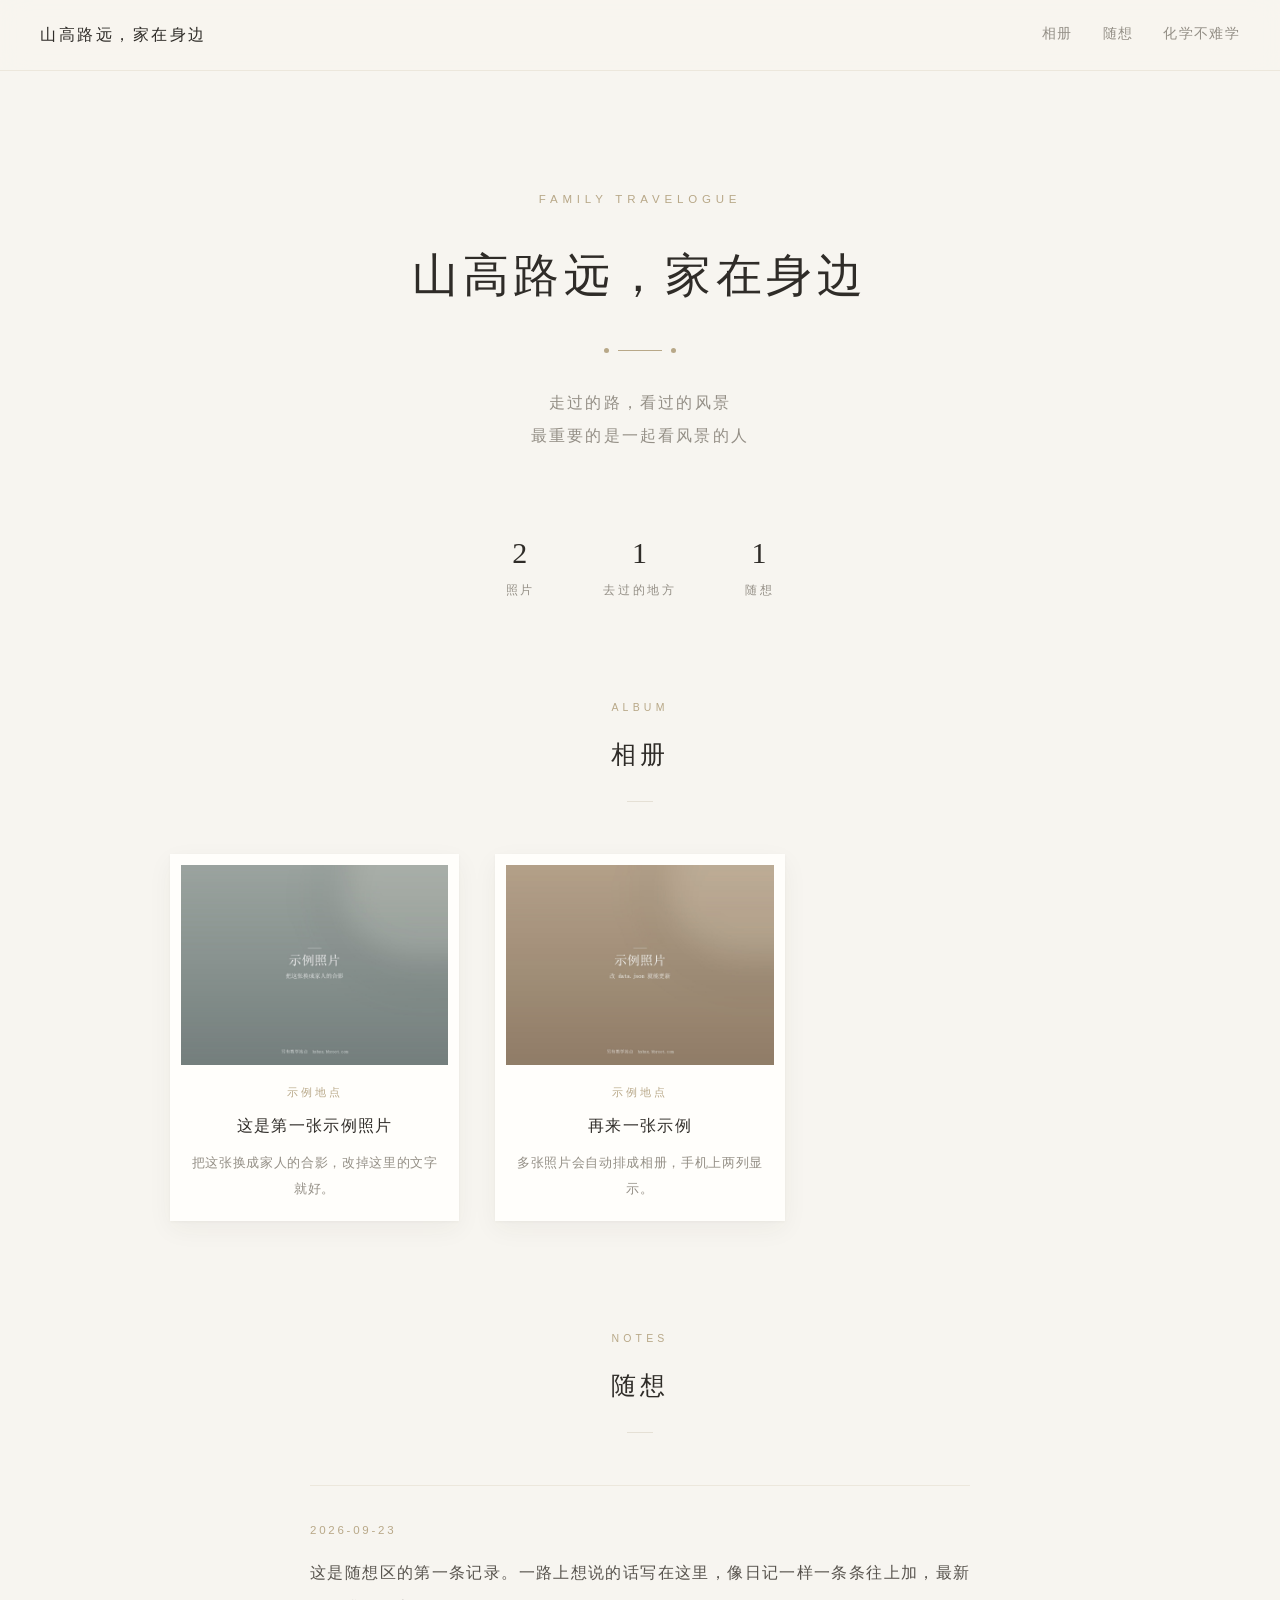
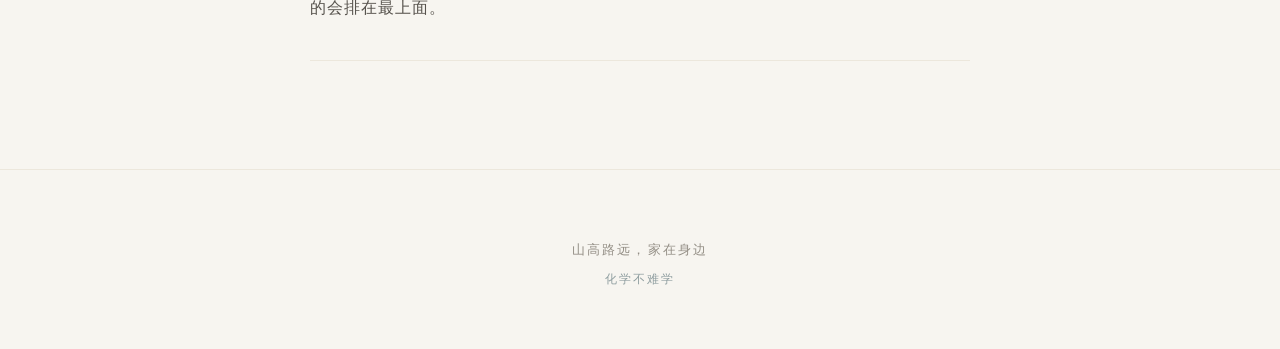
==== index.html @ c6950146 "style: 改为日系胶片风 — 家庭游记《山高路远，家在身边》" ====
<!DOCTYPE html>
<html lang="zh-CN">
<head>
<meta charset="UTF-8">
<meta name="viewport" content="width=device-width, initial-scale=1.0">
<title>山高路远，家在身边</title>
<meta name="description" content="一家人的旅行记录 — 走过的路，看过的风景，和身边的人">
<link rel="icon" href="data:image/svg+xml,<svg xmlns='http://www.w3.org/2000/svg' viewBox='0 0 100 100'><text y='.9em' font-size='88'>⛰</text></svg>">
<link rel="stylesheet" href="assets/blog.css">
</head>
<body>

<nav class="nav">
  <a href="index.html" class="nav-logo">山高路远，家在身边</a>
  <div class="nav-links">
    <a href="#photos">相册</a>
    <a href="#notes">随想</a>
    <a href="https://hxbnx.bbroot.com" target="_blank" rel="noopener">化学不难学</a>
  </div>
</nav>

<header class="hero">
  <div class="hero-en">Family Travelogue</div>
  <h1 class="hero-title">山高路远，家在身边</h1>
  <div class="hero-divider"></div>
  <p class="hero-sub">
    走过的路，看过的风景<br>
    最重要的是一起看风景的人
  </p>
</header>

<div class="stats">
  <div class="stat">
    <div class="stat-num" id="statPhotos">0</div>
    <div class="stat-label">照片</div>
  </div>
  <div class="stat">
    <div class="stat-num" id="statPlaces">0</div>
    <div class="stat-label">去过的地方</div>
  </div>
  <div class="stat">
    <div class="stat-num" id="statNotes">0</div>
    <div class="stat-label">随想</div>
  </div>
</div>

<section class="section" id="photos">
  <div class="section-head">
    <div class="section-en">Album</div>
    <h2 class="section-title">相册</h2>
  </div>
  <div class="photo-grid" id="photoGrid"></div>
</section>

<section class="section" id="notes">
  <div class="section-head">
    <div class="section-en">Notes</div>
    <h2 class="section-title">随想</h2>
  </div>
  <div class="notes" id="noteList"></div>
</section>

<footer class="footer">
  山高路远，家在身边<br>
  <span style="font-size:12px;opacity:.85;">
    <a href="https://hxbnx.bbroot.com" target="_blank" rel="noopener">化学不难学</a>
  </span>
</footer>

<div class="lightbox" id="lightbox">
  <span class="lightbox-close">✕</span>
  <img id="lightboxImg" alt="">
  <div class="lightbox-cap" id="lightboxCap"></div>
</div>

<script src="assets/blog.js"></script>
</body>
</html>
---- assets/blog.css ----
/* ===== 山高路远，家在身边 — 日系胶片感 ===== */
/* 米白底 / 大留白 / 细衬线 / 柔和暖调 */

:root {
  --paper: #f7f5f0;
  --paper-warm: #f2efe7;
  --card: #fffefb;
  --ink: #2f2c28;
  --ink-light: #57534d;
  --ink-faint: #948f86;
  --line: #e5e0d5;
  --line-soft: #ece7dc;
  --accent: #8a7a63;
  --accent-soft: #b8a888;
  --sea: #7d8f92;
  --shadow: 0 1px 3px rgba(58, 50, 38, 0.04), 0 8px 24px rgba(58, 50, 38, 0.05);
  --shadow-hover: 0 2px 6px rgba(58, 50, 38, 0.06), 0 16px 40px rgba(58, 50, 38, 0.10);
  --serif: 'Songti SC', 'STSong', 'SimSun', 'Noto Serif SC', Georgia, serif;
  --sans: 'PingFang SC', 'Hiragino Sans GB', 'Microsoft YaHei', sans-serif;
}

* { margin: 0; padding: 0; box-sizing: border-box; }

html { scroll-behavior: smooth; }

body {
  font-family: var(--sans);
  background: var(--paper);
  color: var(--ink);
  line-height: 1.9;
  -webkit-font-smoothing: antialiased;
  letter-spacing: 0.02em;
}

a { color: inherit; text-decoration: none; }

/* ===== 导航 ===== */
.nav {
  position: sticky;
  top: 0;
  z-index: 100;
  display: flex;
  align-items: center;
  justify-content: space-between;
  padding: 20px 40px;
  background: rgba(247, 245, 240, 0.88);
  backdrop-filter: saturate(160%) blur(14px);
  border-bottom: 1px solid var(--line-soft);
}

.nav-logo {
  font-family: var(--serif);
  font-size: 16px;
  letter-spacing: 0.16em;
  color: var(--ink);
}

.nav-links {
  display: flex;
  gap: 30px;
  font-size: 13.5px;
  letter-spacing: 0.1em;
}

.nav-links a {
  color: var(--ink-faint);
  transition: color 0.3s;
  padding-bottom: 2px;
  border-bottom: 1px solid transparent;
}

.nav-links a:hover {
  color: var(--ink);
  border-bottom-color: var(--accent-soft);
}

/* ===== 封面 ===== */
.hero {
  text-align: center;
  padding: 118px 32px 86px;
  position: relative;
}

.hero-en {
  font-size: 11.5px;
  letter-spacing: 0.42em;
  color: var(--accent-soft);
  text-transform: uppercase;
  margin-bottom: 30px;
  font-family: var(--sans);
}

.hero-title {
  font-family: var(--serif);
  font-size: 46px;
  font-weight: 400;
  letter-spacing: 0.1em;
  line-height: 1.5;
  color: var(--ink);
}

.hero-divider {
  width: 44px;
  height: 1px;
  background: var(--accent-soft);
  margin: 40px auto 0;
  position: relative;
}

.hero-divider::before,
.hero-divider::after {
  content: '';
  position: absolute;
  top: -2.5px;
  width: 5px;
  height: 5px;
  border-radius: 50%;
  background: var(--accent-soft);
}
.hero-divider::before { left: -14px; }
.hero-divider::after { right: -14px; }

.hero-sub {
  font-family: var(--serif);
  font-size: 15.5px;
  color: var(--ink-faint);
  margin-top: 36px;
  letter-spacing: 0.14em;
  line-height: 2.1;
}

/* ===== 统计 ===== */
.stats {
  display: flex;
  justify-content: center;
  gap: 68px;
  padding: 0 32px 96px;
  flex-wrap: wrap;
}

.stat { text-align: center; }

.stat-num {
  font-family: var(--serif);
  font-size: 30px;
  color: var(--ink);
  line-height: 1;
  letter-spacing: 0.04em;
}

.stat-label {
  font-size: 11.5px;
  color: var(--ink-faint);
  letter-spacing: 0.24em;
  margin-top: 12px;
}

/* ===== 区块 ===== */
.section {
  max-width: 1020px;
  margin: 0 auto;
  padding: 0 40px 108px;
}

.section-head {
  text-align: center;
  margin-bottom: 52px;
}

.section-en {
  font-size: 10.5px;
  letter-spacing: 0.4em;
  color: var(--accent-soft);
  text-transform: uppercase;
  margin-bottom: 13px;
}

.section-title {
  font-family: var(--serif);
  font-size: 25px;
  font-weight: 400;
  letter-spacing: 0.18em;
  color: var(--ink);
}

.section-title::after {
  content: '';
  display: block;
  width: 26px;
  height: 1px;
  background: var(--line);
  margin: 22px auto 0;
}

/* ===== 照片网格 ===== */
.photo-grid {
  display: grid;
  grid-template-columns: repeat(auto-fill, minmax(268px, 1fr));
  gap: 52px 36px;
}

.photo-card { display: block; }

/* 胶片感相框：米白内边距 + 极淡暖色 */
.photo-frame {
  background: var(--card);
  padding: 11px 11px 0;
  box-shadow: var(--shadow);
  transition: transform 0.5s cubic-bezier(.2,.8,.3,1), box-shadow 0.5s;
  position: relative;
}

.photo-card:hover .photo-frame {
  transform: translateY(-6px);
  box-shadow: var(--shadow-hover);
}

.photo-thumb {
  width: 100%;
  aspect-ratio: 4 / 3;
  overflow: hidden;
  background: var(--paper-warm);
  position: relative;
}

.photo-thumb img {
  width: 100%;
  height: 100%;
  object-fit: cover;
  display: block;
  /* 轻微降饱和 + 暖调，模仿胶片 */
  filter: saturate(0.9) contrast(0.98) brightness(1.02);
  transition: transform 1.1s cubic-bezier(.2,.8,.3,1), filter 0.6s;
}

.photo-card:hover .photo-thumb img {
  transform: scale(1.035);
  filter: saturate(1) contrast(1) brightness(1);
}

.photo-body {
  padding: 17px 5px 19px;
  text-align: center;
}

.photo-place {
  font-size: 11px;
  letter-spacing: 0.26em;
  color: var(--accent-soft);
  margin-bottom: 9px;
}

.photo-caption {
  font-family: var(--serif);
  font-size: 16px;
  color: var(--ink);
  letter-spacing: 0.08em;
  line-height: 1.7;
}

.photo-note {
  font-family: var(--serif);
  font-size: 13px;
  color: var(--ink-faint);
  line-height: 2;
  margin-top: 11px;
  letter-spacing: 0.05em;
  display: -webkit-box;
  -webkit-line-clamp: 2;
  -webkit-box-orient: vertical;
  overflow: hidden;
}

/* ===== 随想 ===== */
.notes {
  max-width: 660px;
  margin: 0 auto;
  display: flex;
  flex-direction: column;
}

.note-item {
  padding: 34px 0;
  border-bottom: 1px solid var(--line-soft);
}

.note-item:first-child { border-top: 1px solid var(--line-soft); }

.note-date {
  font-size: 11.5px;
  letter-spacing: 0.24em;
  color: var(--accent-soft);
  margin-bottom: 15px;
}

.note-text {
  font-family: var(--serif);
  font-size: 15.5px;
  line-height: 2.25;
  color: var(--ink-light);
  letter-spacing: 0.06em;
  text-align: justify;
}

/* ===== 空状态 ===== */
.empty {
  text-align: center;
  padding: 76px 32px;
  color: var(--ink-faint);
  font-family: var(--serif);
  font-size: 14px;
  letter-spacing: 0.1em;
  border: 1px dashed var(--line);
  background: var(--card);
}

.empty-mark {
  font-family: var(--serif);
  font-size: 26px;
  color: var(--accent-soft);
  margin-bottom: 16px;
  letter-spacing: 0.2em;
}

/* ===== 页脚 ===== */
.footer {
  text-align: center;
  padding: 66px 32px 56px;
  font-family: var(--serif);
  font-size: 13px;
  color: var(--ink-faint);
  letter-spacing: 0.16em;
  line-height: 2.2;
  border-top: 1px solid var(--line-soft);
}

.footer a { color: var(--sea); border-bottom: 1px solid transparent; transition: border-color 0.3s; }
.footer a:hover { border-bottom-color: var(--sea); }

/* ===== 灯箱 ===== */
.lightbox {
  position: fixed;
  inset: 0;
  z-index: 999;
  display: none;
  align-items: center;
  justify-content: center;
  background: rgba(30, 27, 23, 0.94);
  padding: 48px;
  cursor: zoom-out;
  backdrop-filter: blur(3px);
}

.lightbox.on { display: flex; animation: fadeIn 0.35s; }

.lightbox img {
  max-width: 100%;
  max-height: 86vh;
  box-shadow: 0 24px 70px rgba(0, 0, 0, 0.55);
}

.lightbox-cap {
  position: absolute;
  bottom: 30px;
  left: 0;
  right: 0;
  text-align: center;
  font-family: var(--serif);
  font-size: 14px;
  color: rgba(255, 255, 255, 0.8);
  letter-spacing: 0.16em;
}

.lightbox-close {
  position: absolute;
  top: 26px;
  right: 34px;
  font-size: 24px;
  color: rgba(255, 255, 255, 0.65);
  cursor: pointer;
  line-height: 1;
  font-family: var(--serif);
}
.lightbox-close:hover { color: #fff; }

@keyframes fadeIn { from { opacity: 0; } to { opacity: 1; } }

/* ===== 响应式 ===== */
@media (max-width: 720px) {
  .nav { padding: 15px 20px; }
  .nav-logo { font-size: 14px; letter-spacing: 0.12em; }
  .nav-links { gap: 18px; font-size: 12.5px; letter-spacing: 0.06em; }
  .hero { padding: 76px 24px 60px; }
  .hero-title { font-size: 30px; letter-spacing: 0.08em; }
  .hero-sub { font-size: 14px; margin-top: 28px; }
  .hero-en { margin-bottom: 22px; letter-spacing: 0.3em; }
  .stats { gap: 44px; padding: 0 20px 68px; }
  .stat-num { font-size: 25px; }
  .section { padding: 0 20px 76px; }
  .section-title { font-size: 21px; letter-spacing: 0.14em; }
  .photo-grid {
    grid-template-columns: repeat(2, 1fr);
    gap: 30px 16px;
  }
  .photo-frame { padding: 7px 7px 0; }
  .photo-body { padding: 12px 2px 14px; }
  .photo-caption { font-size: 13.5px; letter-spacing: 0.04em; }
  .photo-note { display: none; }
  .note-text { font-size: 14.5px; }
  .lightbox { padding: 20px; }
}
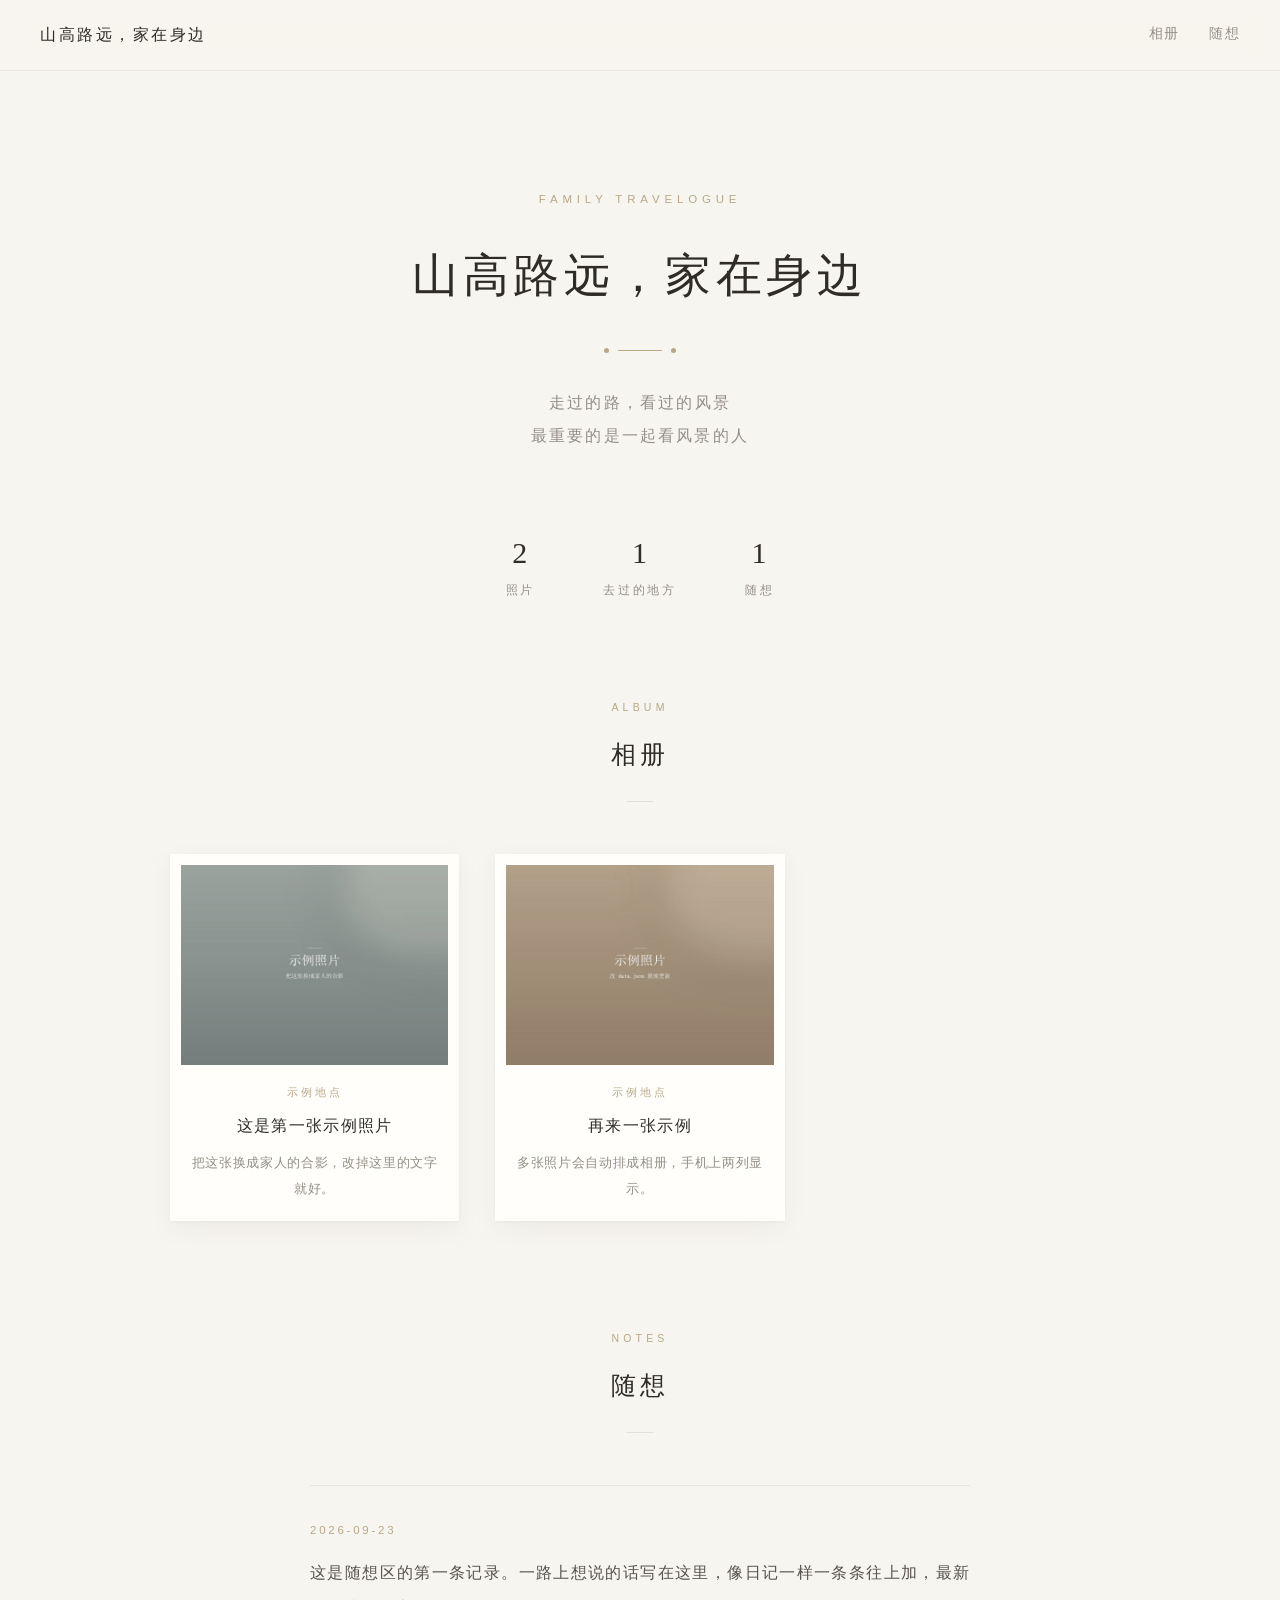
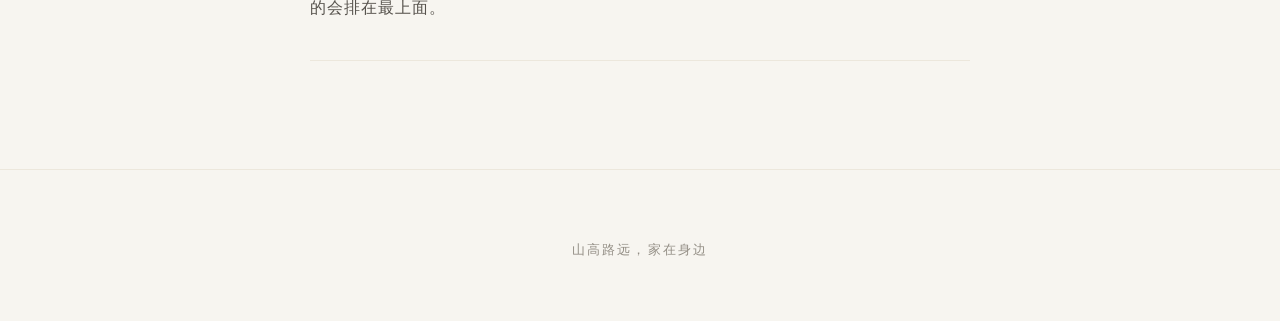
==== commit c9e87c58: "chore: 与 hxbnx 完全隔离，移除所有交叉引用" ====
--- a/index.html
+++ b/index.html
@@ -15,7 +15,6 @@
   <div class="nav-links">
     <a href="#photos">相册</a>
     <a href="#notes">随想</a>
-    <a href="https://hxbnx.bbroot.com" target="_blank" rel="noopener">化学不难学</a>
   </div>
 </nav>
 
@@ -61,10 +60,7 @@
 </section>
 
 <footer class="footer">
-  山高路远，家在身边<br>
-  <span style="font-size:12px;opacity:.85;">
-    <a href="https://hxbnx.bbroot.com" target="_blank" rel="noopener">化学不难学</a>
-  </span>
+  山高路远，家在身边
 </footer>
 
 <div class="lightbox" id="lightbox">
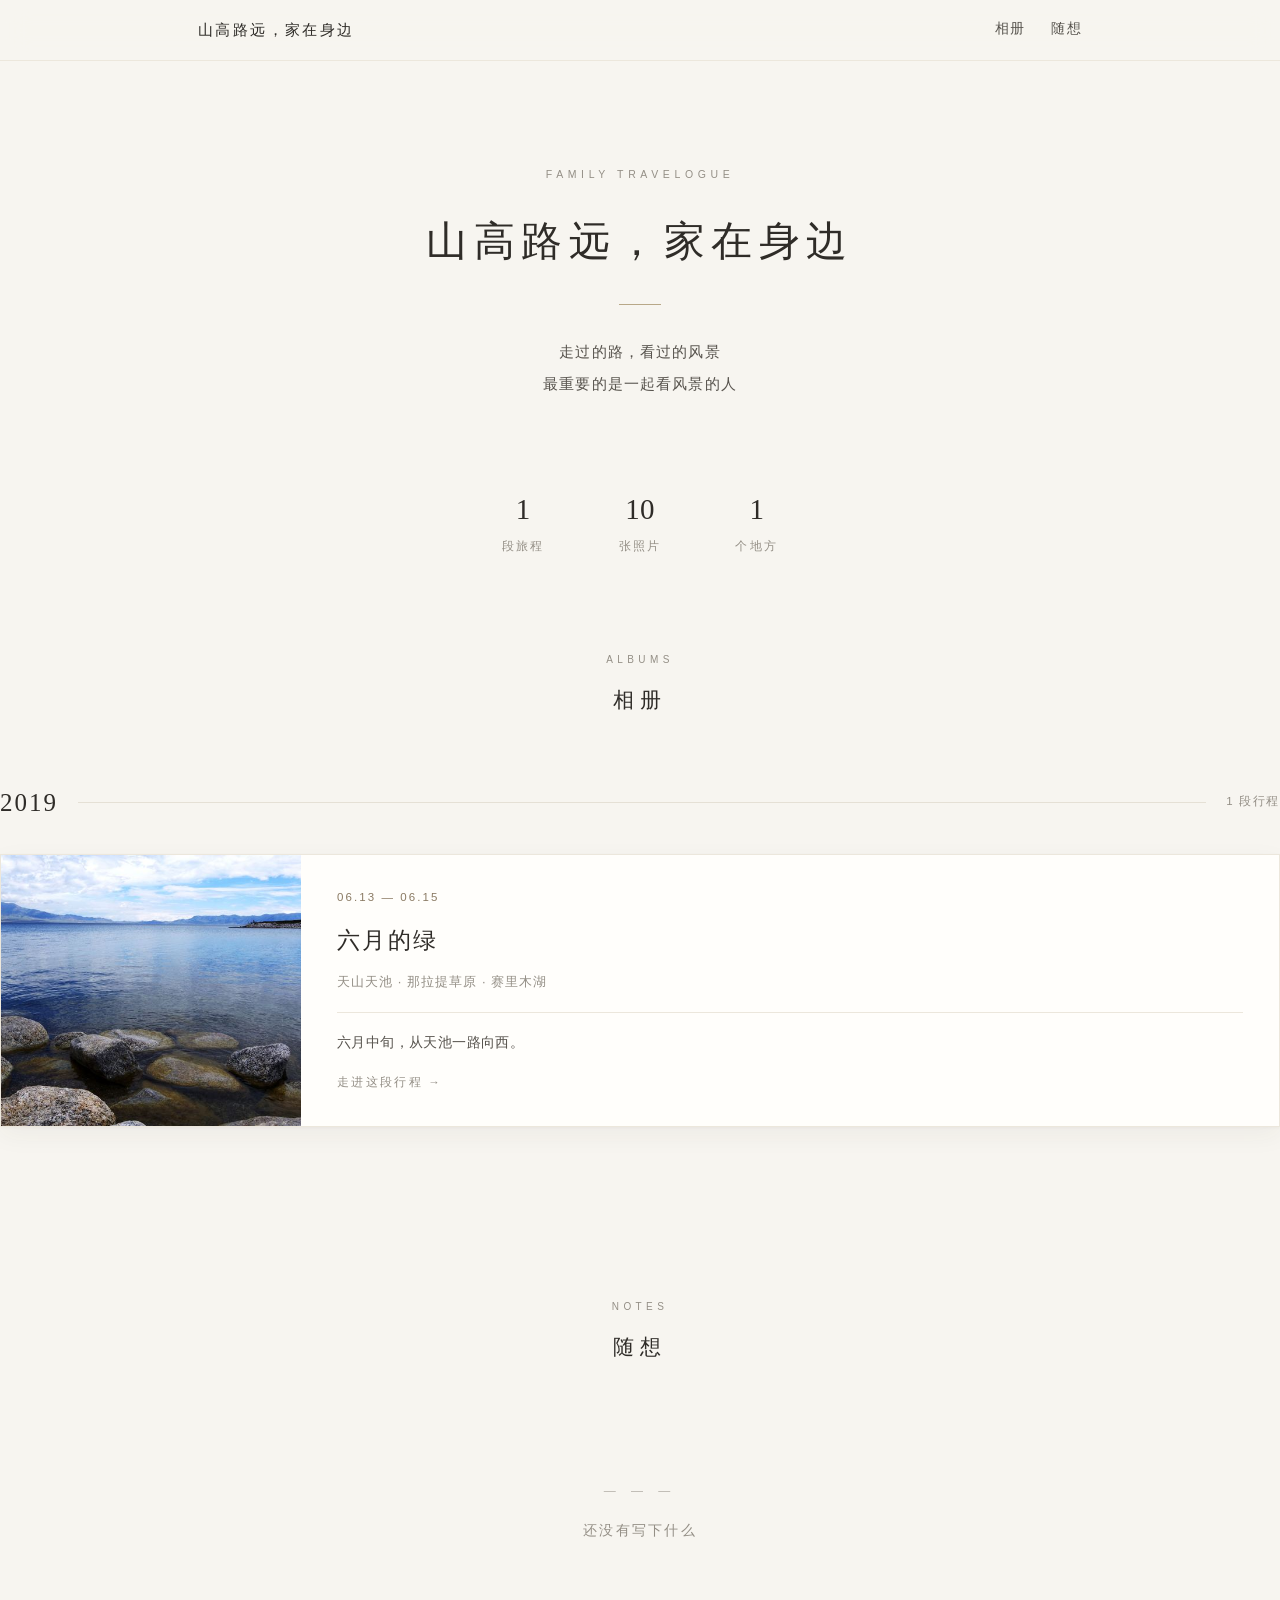
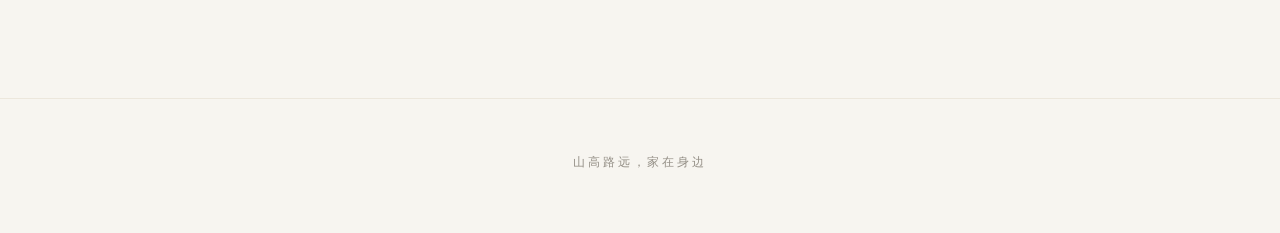
==== commit b12be87a: "feat: 上线首段行程《六月的绿》— 2019 天山天池/那拉提/赛里木湖 - 新增 trip.html 行程详情页（照片流 + 配文 + 灯箱） - 首页改为年份时间轴 + 行程卡片 - data" ====
--- a/index.html
+++ b/index.html
@@ -4,17 +4,19 @@
 <meta charset="UTF-8">
 <meta name="viewport" content="width=device-width, initial-scale=1.0">
 <title>山高路远，家在身边</title>
-<meta name="description" content="一家人的旅行记录 — 走过的路，看过的风景，和身边的人">
+<meta name="description" content="一家人的旅行记录 — 走过的路，看过的风景，最重要的是我们一起看的">
 <link rel="icon" href="data:image/svg+xml,<svg xmlns='http://www.w3.org/2000/svg' viewBox='0 0 100 100'><text y='.9em' font-size='88'>⛰</text></svg>">
 <link rel="stylesheet" href="assets/blog.css">
 </head>
 <body>
 
 <nav class="nav">
-  <a href="index.html" class="nav-logo">山高路远，家在身边</a>
-  <div class="nav-links">
-    <a href="#photos">相册</a>
-    <a href="#notes">随想</a>
+  <div class="nav-in">
+    <a href="index.html" class="nav-logo">山高路远，家在身边</a>
+    <div class="nav-links">
+      <a href="#albums">相册</a>
+      <a href="#notes">随想</a>
+    </div>
   </div>
 </nav>
 
@@ -22,53 +24,48 @@
   <div class="hero-en">Family Travelogue</div>
   <h1 class="hero-title">山高路远，家在身边</h1>
   <div class="hero-divider"></div>
-  <p class="hero-sub">
-    走过的路，看过的风景<br>
-    最重要的是一起看风景的人
-  </p>
+  <p class="hero-sub">走过的路，看过的风景<br>最重要的是一起看风景的人</p>
 </header>
 
 <div class="stats">
   <div class="stat">
-    <div class="stat-num" id="statPhotos">0</div>
-    <div class="stat-label">照片</div>
+    <div class="stat-num" id="statTrips">—</div>
+    <div class="stat-label">段旅程</div>
   </div>
   <div class="stat">
-    <div class="stat-num" id="statPlaces">0</div>
-    <div class="stat-label">去过的地方</div>
+    <div class="stat-num" id="statPhotos">—</div>
+    <div class="stat-label">张照片</div>
   </div>
   <div class="stat">
-    <div class="stat-num" id="statNotes">0</div>
-    <div class="stat-label">随想</div>
+    <div class="stat-num" id="statPlaces">—</div>
+    <div class="stat-label">个地方</div>
   </div>
 </div>
 
-<section class="section" id="photos">
-  <div class="section-head">
-    <div class="section-en">Album</div>
-    <h2 class="section-title">相册</h2>
+<section class="section" id="albums">
+  <div class="wrap">
+    <div class="section-head">
+      <div class="section-en">Albums</div>
+      <h2 class="section-title">相册</h2>
+    </div>
+    <div class="timeline" id="timeline"></div>
   </div>
-  <div class="photo-grid" id="photoGrid"></div>
 </section>
 
 <section class="section" id="notes">
-  <div class="section-head">
-    <div class="section-en">Notes</div>
-    <h2 class="section-title">随想</h2>
+  <div class="wrap">
+    <div class="section-head">
+      <div class="section-en">Notes</div>
+      <h2 class="section-title">随想</h2>
+    </div>
+    <div class="notes" id="noteList"></div>
   </div>
-  <div class="notes" id="noteList"></div>
 </section>
 
 <footer class="footer">
   山高路远，家在身边
 </footer>
 
-<div class="lightbox" id="lightbox">
-  <span class="lightbox-close">✕</span>
-  <img id="lightboxImg" alt="">
-  <div class="lightbox-cap" id="lightboxCap"></div>
-</div>
-
 <script src="assets/blog.js"></script>
 </body>
 </html>
--- a/assets/blog.css
+++ b/assets/blog.css
@@ -17,6 +17,7 @@
   --shadow-hover: 0 2px 6px rgba(58, 50, 38, 0.06), 0 16px 40px rgba(58, 50, 38, 0.10);
   --serif: 'Songti SC', 'STSong', 'SimSun', 'Noto Serif SC', Georgia, serif;
   --sans: 'PingFang SC', 'Hiragino Sans GB', 'Microsoft YaHei', sans-serif;
+  --maxw: 940px;
 }
 
 * { margin: 0; padding: 0; box-sizing: border-box; }
@@ -33,379 +34,480 @@
 }
 
 a { color: inherit; text-decoration: none; }
+img { display: block; max-width: 100%; height: auto; }
 
 /* ===== 导航 ===== */
 .nav {
   position: sticky;
   top: 0;
-  z-index: 100;
+  z-index: 50;
+  background: rgba(247, 245, 240, .9);
+  backdrop-filter: saturate(180%) blur(14px);
+  -webkit-backdrop-filter: saturate(180%) blur(14px);
+  border-bottom: 1px solid var(--line-soft);
+}
+.nav-in {
+  max-width: var(--maxw);
+  margin: 0 auto;
+  padding: 0 28px;
+  height: 60px;
   display: flex;
   align-items: center;
   justify-content: space-between;
-  padding: 20px 40px;
-  background: rgba(247, 245, 240, 0.88);
-  backdrop-filter: saturate(160%) blur(14px);
-  border-bottom: 1px solid var(--line-soft);
-}
-
+}
 .nav-logo {
   font-family: var(--serif);
-  font-size: 16px;
-  letter-spacing: 0.16em;
-  color: var(--ink);
-}
-
-.nav-links {
-  display: flex;
-  gap: 30px;
-  font-size: 13.5px;
-  letter-spacing: 0.1em;
-}
-
+  font-size: 15px;
+  letter-spacing: .16em;
+  color: var(--ink);
+  white-space: nowrap;
+}
+.nav-links { display: flex; gap: 26px; font-size: 13.5px; }
 .nav-links a {
-  color: var(--ink-faint);
-  transition: color 0.3s;
+  color: var(--ink-light);
+  letter-spacing: .1em;
+  border-bottom: 1px solid transparent;
   padding-bottom: 2px;
-  border-bottom: 1px solid transparent;
-}
-
-.nav-links a:hover {
-  color: var(--ink);
-  border-bottom-color: var(--accent-soft);
-}
-
-/* ===== 封面 ===== */
+  transition: color .25s, border-color .25s;
+}
+.nav-links a:hover { color: var(--accent); border-color: var(--accent-soft); }
+
+/* ===== 首页头部 ===== */
 .hero {
+  max-width: var(--maxw);
+  margin: 0 auto;
+  padding: 104px 28px 88px;
   text-align: center;
-  padding: 118px 32px 86px;
-  position: relative;
-}
-
+}
 .hero-en {
-  font-size: 11.5px;
-  letter-spacing: 0.42em;
-  color: var(--accent-soft);
+  font-size: 10.5px;
+  letter-spacing: .44em;
   text-transform: uppercase;
-  margin-bottom: 30px;
-  font-family: var(--sans);
-}
-
+  color: var(--ink-faint);
+  margin-bottom: 26px;
+}
 .hero-title {
   font-family: var(--serif);
-  font-size: 46px;
+  font-size: 41px;
   font-weight: 400;
-  letter-spacing: 0.1em;
+  letter-spacing: .16em;
   line-height: 1.5;
   color: var(--ink);
 }
-
 .hero-divider {
-  width: 44px;
+  width: 42px;
   height: 1px;
   background: var(--accent-soft);
-  margin: 40px auto 0;
-  position: relative;
-}
-
-.hero-divider::before,
-.hero-divider::after {
-  content: '';
-  position: absolute;
-  top: -2.5px;
-  width: 5px;
-  height: 5px;
-  border-radius: 50%;
-  background: var(--accent-soft);
-}
-.hero-divider::before { left: -14px; }
-.hero-divider::after { right: -14px; }
-
+  margin: 32px auto;
+}
 .hero-sub {
-  font-family: var(--serif);
-  font-size: 15.5px;
-  color: var(--ink-faint);
-  margin-top: 36px;
-  letter-spacing: 0.14em;
-  line-height: 2.1;
+  font-size: 14.5px;
+  color: var(--ink-light);
+  line-height: 2.2;
+  letter-spacing: .08em;
 }
 
 /* ===== 统计 ===== */
 .stats {
+  max-width: var(--maxw);
+  margin: 0 auto;
+  padding: 0 28px 92px;
   display: flex;
   justify-content: center;
-  gap: 68px;
-  padding: 0 32px 96px;
-  flex-wrap: wrap;
-}
-
+  gap: 74px;
+}
 .stat { text-align: center; }
-
 .stat-num {
   font-family: var(--serif);
-  font-size: 30px;
-  color: var(--ink);
-  line-height: 1;
-  letter-spacing: 0.04em;
-}
-
+  font-size: 29px;
+  color: var(--ink);
+  line-height: 1.4;
+  font-variant-numeric: tabular-nums;
+}
 .stat-label {
   font-size: 11.5px;
   color: var(--ink-faint);
-  letter-spacing: 0.24em;
-  margin-top: 12px;
-}
-
-/* ===== 区块 ===== */
-.section {
-  max-width: 1020px;
-  margin: 0 auto;
-  padding: 0 40px 108px;
-}
-
-.section-head {
-  text-align: center;
-  margin-bottom: 52px;
-}
-
+  letter-spacing: .2em;
+  margin-top: 6px;
+}
+
+/* ===== 区块标题 ===== */
+.section { padding-bottom: 100px; }
+.section-head { text-align: center; margin-bottom: 58px; }
 .section-en {
-  font-size: 10.5px;
-  letter-spacing: 0.4em;
-  color: var(--accent-soft);
+  font-size: 10px;
+  letter-spacing: .44em;
   text-transform: uppercase;
-  margin-bottom: 13px;
-}
-
+  color: var(--ink-faint);
+  margin-bottom: 12px;
+}
 .section-title {
   font-family: var(--serif);
+  font-size: 21px;
+  font-weight: 400;
+  letter-spacing: .28em;
+  color: var(--ink);
+}
+
+/* ===== 年份时间轴 ===== */
+.year-block { margin-bottom: 70px; }
+.year-line {
+  display: flex;
+  align-items: center;
+  gap: 20px;
+  margin-bottom: 28px;
+}
+.year-num {
+  font-family: var(--serif);
   font-size: 25px;
-  font-weight: 400;
-  letter-spacing: 0.18em;
-  color: var(--ink);
-}
-
-.section-title::after {
-  content: '';
-  display: block;
-  width: 26px;
-  height: 1px;
-  background: var(--line);
-  margin: 22px auto 0;
-}
-
-/* ===== 照片网格 ===== */
-.photo-grid {
+  color: var(--ink);
+  letter-spacing: .08em;
+  font-variant-numeric: tabular-nums;
+}
+.year-rule { flex: 1; height: 1px; background: var(--line); }
+.year-count {
+  font-size: 11.5px;
+  color: var(--ink-faint);
+  letter-spacing: .14em;
+}
+
+.trip-list { display: grid; gap: 28px; }
+
+/* ===== 行程卡片 ===== */
+.trip-card {
   display: grid;
-  grid-template-columns: repeat(auto-fill, minmax(268px, 1fr));
-  gap: 52px 36px;
-}
-
-.photo-card { display: block; }
-
-/* 胶片感相框：米白内边距 + 极淡暖色 */
-.photo-frame {
+  grid-template-columns: 300px 1fr;
   background: var(--card);
-  padding: 11px 11px 0;
+  border: 1px solid var(--line-soft);
   box-shadow: var(--shadow);
-  transition: transform 0.5s cubic-bezier(.2,.8,.3,1), box-shadow 0.5s;
+  overflow: hidden;
+  transition: box-shadow .45s cubic-bezier(.2,.7,.3,1), transform .45s cubic-bezier(.2,.7,.3,1);
+}
+.trip-card:hover {
+  transform: translateY(-3px);
+  box-shadow: var(--shadow-hover);
+}
+.trip-cover {
   position: relative;
-}
-
-.photo-card:hover .photo-frame {
-  transform: translateY(-6px);
-  box-shadow: var(--shadow-hover);
-}
-
-.photo-thumb {
-  width: 100%;
-  aspect-ratio: 4 / 3;
   overflow: hidden;
   background: var(--paper-warm);
-  position: relative;
-}
-
-.photo-thumb img {
+  min-height: 220px;
+}
+.trip-cover img {
   width: 100%;
   height: 100%;
   object-fit: cover;
-  display: block;
-  /* 轻微降饱和 + 暖调，模仿胶片 */
-  filter: saturate(0.9) contrast(0.98) brightness(1.02);
-  transition: transform 1.1s cubic-bezier(.2,.8,.3,1), filter 0.6s;
-}
-
-.photo-card:hover .photo-thumb img {
-  transform: scale(1.035);
-  filter: saturate(1) contrast(1) brightness(1);
-}
-
-.photo-body {
-  padding: 17px 5px 19px;
-  text-align: center;
-}
-
-.photo-place {
-  font-size: 11px;
-  letter-spacing: 0.26em;
-  color: var(--accent-soft);
-  margin-bottom: 9px;
-}
-
-.photo-caption {
-  font-family: var(--serif);
-  font-size: 16px;
-  color: var(--ink);
-  letter-spacing: 0.08em;
-  line-height: 1.7;
-}
-
-.photo-note {
-  font-family: var(--serif);
+  transition: transform 1.2s cubic-bezier(.2,.7,.3,1);
+}
+.trip-card:hover .trip-cover img { transform: scale(1.05); }
+
+.trip-body {
+  padding: 32px 36px;
+  display: flex;
+  flex-direction: column;
+  justify-content: center;
+}
+.trip-date {
+  font-size: 11.5px;
+  color: var(--accent);
+  letter-spacing: .18em;
+  margin-bottom: 14px;
+  font-variant-numeric: tabular-nums;
+}
+.trip-title {
+  font-family: var(--serif);
+  font-size: 23px;
+  font-weight: 400;
+  letter-spacing: .1em;
+  color: var(--ink);
+  line-height: 1.6;
+  margin-bottom: 10px;
+}
+.trip-sub {
   font-size: 13px;
   color: var(--ink-faint);
+  letter-spacing: .08em;
+  line-height: 1.9;
+  margin-bottom: 18px;
+}
+.trip-intro {
+  font-size: 13.5px;
+  color: var(--ink-light);
   line-height: 2;
-  margin-top: 11px;
-  letter-spacing: 0.05em;
+  letter-spacing: .03em;
+  border-top: 1px solid var(--line-soft);
+  padding-top: 16px;
   display: -webkit-box;
-  -webkit-line-clamp: 2;
+  -webkit-line-clamp: 3;
   -webkit-box-orient: vertical;
   overflow: hidden;
 }
+.trip-more {
+  font-size: 11.5px;
+  color: var(--ink-faint);
+  letter-spacing: .2em;
+  margin-top: 16px;
+}
+.trip-more::after { content: " →"; }
 
 /* ===== 随想 ===== */
-.notes {
-  max-width: 660px;
-  margin: 0 auto;
-  display: flex;
-  flex-direction: column;
-}
-
-.note-item {
-  padding: 34px 0;
-  border-bottom: 1px solid var(--line-soft);
-}
-
-.note-item:first-child { border-top: 1px solid var(--line-soft); }
-
+.notes { max-width: 640px; margin: 0 auto; }
+.note-item { padding: 26px 0; border-bottom: 1px solid var(--line-soft); }
+.note-item:last-child { border-bottom: 0; }
 .note-date {
   font-size: 11.5px;
-  letter-spacing: 0.24em;
-  color: var(--accent-soft);
-  margin-bottom: 15px;
-}
-
+  color: var(--ink-faint);
+  letter-spacing: .16em;
+  margin-bottom: 10px;
+}
 .note-text {
   font-family: var(--serif);
   font-size: 15.5px;
-  line-height: 2.25;
-  color: var(--ink-light);
-  letter-spacing: 0.06em;
-  text-align: justify;
+  color: var(--ink);
+  line-height: 2.1;
+  letter-spacing: .04em;
 }
 
 /* ===== 空状态 ===== */
 .empty {
   text-align: center;
-  padding: 76px 32px;
-  color: var(--ink-faint);
-  font-family: var(--serif);
+  color: var(--ink-faint);
   font-size: 14px;
-  letter-spacing: 0.1em;
-  border: 1px dashed var(--line);
-  background: var(--card);
-}
-
+  letter-spacing: .16em;
+  padding: 54px 0;
+}
 .empty-mark {
-  font-family: var(--serif);
-  font-size: 26px;
-  color: var(--accent-soft);
-  margin-bottom: 16px;
-  letter-spacing: 0.2em;
+  font-size: 12px;
+  letter-spacing: .5em;
+  margin-bottom: 14px;
+  opacity: .6;
 }
 
 /* ===== 页脚 ===== */
 .footer {
+  border-top: 1px solid var(--line-soft);
+  padding: 50px 28px 58px;
   text-align: center;
-  padding: 66px 32px 56px;
-  font-family: var(--serif);
-  font-size: 13px;
-  color: var(--ink-faint);
-  letter-spacing: 0.16em;
+  font-size: 12px;
+  color: var(--ink-faint);
+  letter-spacing: .24em;
   line-height: 2.2;
+}
+
+/* ============================================
+   行程详情页
+   ============================================ */
+.trip-hero-cover {
+  width: 100%;
+  height: 70vh;
+  overflow: hidden;
+  background: var(--paper-warm);
+}
+.trip-hero-cover img {
+  width: 100%;
+  height: 100%;
+  object-fit: cover;
+  object-position: center;
+}
+.trip-hero-inner {
+  max-width: var(--maxw);
+  margin: 0 auto;
+  padding: 68px 28px 58px;
+  text-align: center;
+}
+.trip-hero-date {
+  font-size: 11.5px;
+  color: var(--accent);
+  letter-spacing: .26em;
+  margin-bottom: 20px;
+  font-variant-numeric: tabular-nums;
+}
+.trip-hero-title {
+  font-family: var(--serif);
+  font-size: 35px;
+  font-weight: 400;
+  letter-spacing: .16em;
+  line-height: 1.6;
+  color: var(--ink);
+}
+.trip-hero-place {
+  font-size: 13.5px;
+  color: var(--ink-faint);
+  letter-spacing: .2em;
+  margin-top: 18px;
+}
+.trip-hero-divider {
+  width: 42px;
+  height: 1px;
+  background: var(--accent-soft);
+  margin: 34px auto;
+}
+.trip-hero-lead {
+  max-width: 600px;
+  margin: 0 auto;
+  font-family: var(--serif);
+  font-size: 15.5px;
+  color: var(--ink-light);
+  line-height: 2.3;
+  letter-spacing: .05em;
+  text-align: left;
+}
+.trip-hero-lead p + p { margin-top: 1em; }
+
+/* ===== 照片流 ===== */
+.flow {
+  max-width: var(--maxw);
+  margin: 0 auto;
+  padding: 16px 28px 96px;
+}
+.flow-item { margin-bottom: 82px; }
+.flow-item:last-child { margin-bottom: 0; }
+
+.flow-pic {
+  background: var(--paper-warm);
+  overflow: hidden;
+  cursor: zoom-in;
+  box-shadow: var(--shadow);
+}
+.flow-pic img { width: 100%; transition: opacity .5s; }
+.flow-pic:hover img { opacity: .94; }
+
+/* 竖构图：限宽居中，更耐看 */
+.flow-item.is-portrait .flow-pic { max-width: 540px; margin: 0 auto; }
+.flow-item.is-square .flow-pic { max-width: 700px; margin: 0 auto; }
+
+.flow-cap {
+  margin-top: 20px;
+  padding-left: 2px;
+}
+.flow-cap-head {
+  display: flex;
+  align-items: baseline;
+  gap: 14px;
+}
+.flow-cap-no {
+  font-size: 10.5px;
+  color: var(--ink-faint);
+  letter-spacing: .16em;
+  font-variant-numeric: tabular-nums;
+  flex-shrink: 0;
+}
+.flow-cap-main {
+  font-family: var(--serif);
+  font-size: 15px;
+  color: var(--ink);
+  letter-spacing: .12em;
+}
+.flow-cap-note {
+  font-family: var(--serif);
+  font-size: 14px;
+  color: var(--ink-light);
+  line-height: 2.1;
+  letter-spacing: .04em;
+  margin-top: 9px;
+  padding-left: 2px;
+  max-width: 620px;
+}
+.flow-item.is-portrait .flow-cap,
+.flow-item.is-square .flow-cap { max-width: 540px; margin-left: auto; margin-right: auto; }
+
+/* ===== 底部行程导航 ===== */
+.trip-end {
   border-top: 1px solid var(--line-soft);
-}
-
-.footer a { color: var(--sea); border-bottom: 1px solid transparent; transition: border-color 0.3s; }
-.footer a:hover { border-bottom-color: var(--sea); }
+  max-width: var(--maxw);
+  margin: 0 auto;
+  padding: 52px 28px 68px;
+  display: flex;
+  align-items: center;
+  justify-content: center;
+  gap: 40px;
+  font-size: 12.5px;
+  letter-spacing: .18em;
+}
+.trip-end a, .trip-end span { color: var(--ink-light); transition: color .25s; }
+.trip-end a:hover { color: var(--accent); }
+.trip-end .dim { color: var(--ink-faint); }
 
 /* ===== 灯箱 ===== */
 .lightbox {
   position: fixed;
   inset: 0;
-  z-index: 999;
-  display: none;
+  z-index: 200;
+  background: rgba(28, 25, 22, .95);
+  display: flex;
   align-items: center;
   justify-content: center;
-  background: rgba(30, 27, 23, 0.94);
-  padding: 48px;
-  cursor: zoom-out;
-  backdrop-filter: blur(3px);
-}
-
-.lightbox.on { display: flex; animation: fadeIn 0.35s; }
-
+  padding: 40px 28px;
+  opacity: 0;
+  pointer-events: none;
+  transition: opacity .34s ease;
+}
+.lightbox.on { opacity: 1; pointer-events: auto; }
 .lightbox img {
   max-width: 100%;
-  max-height: 86vh;
-  box-shadow: 0 24px 70px rgba(0, 0, 0, 0.55);
-}
-
+  max-height: 84vh;
+  object-fit: contain;
+  box-shadow: 0 30px 80px -30px rgba(0,0,0,.7);
+}
 .lightbox-cap {
   position: absolute;
-  bottom: 30px;
-  left: 0;
-  right: 0;
+  bottom: 32px; left: 0; right: 0;
   text-align: center;
-  font-family: var(--serif);
-  font-size: 14px;
-  color: rgba(255, 255, 255, 0.8);
-  letter-spacing: 0.16em;
-}
-
+  color: rgba(255,255,255,.72);
+  font-size: 12.5px;
+  letter-spacing: .2em;
+}
 .lightbox-close {
   position: absolute;
-  top: 26px;
-  right: 34px;
-  font-size: 24px;
-  color: rgba(255, 255, 255, 0.65);
+  top: 20px; right: 28px;
+  color: rgba(255,255,255,.55);
+  font-size: 23px;
+  line-height: 1;
+  padding: 8px;
   cursor: pointer;
-  line-height: 1;
-  font-family: var(--serif);
+  transition: color .25s;
 }
 .lightbox-close:hover { color: #fff; }
 
-@keyframes fadeIn { from { opacity: 0; } to { opacity: 1; } }
+/* ===== 载入淡入 ===== */
+.fade-in { animation: fadeUp .85s cubic-bezier(.2,.7,.3,1) both; }
+@keyframes fadeUp {
+  from { opacity: 0; transform: translateY(14px); }
+  to   { opacity: 1; transform: none; }
+}
 
 /* ===== 响应式 ===== */
-@media (max-width: 720px) {
-  .nav { padding: 15px 20px; }
-  .nav-logo { font-size: 14px; letter-spacing: 0.12em; }
-  .nav-links { gap: 18px; font-size: 12.5px; letter-spacing: 0.06em; }
-  .hero { padding: 76px 24px 60px; }
-  .hero-title { font-size: 30px; letter-spacing: 0.08em; }
-  .hero-sub { font-size: 14px; margin-top: 28px; }
-  .hero-en { margin-bottom: 22px; letter-spacing: 0.3em; }
-  .stats { gap: 44px; padding: 0 20px 68px; }
-  .stat-num { font-size: 25px; }
-  .section { padding: 0 20px 76px; }
-  .section-title { font-size: 21px; letter-spacing: 0.14em; }
-  .photo-grid {
-    grid-template-columns: repeat(2, 1fr);
-    gap: 30px 16px;
-  }
-  .photo-frame { padding: 7px 7px 0; }
-  .photo-body { padding: 12px 2px 14px; }
-  .photo-caption { font-size: 13.5px; letter-spacing: 0.04em; }
-  .photo-note { display: none; }
-  .note-text { font-size: 14.5px; }
-  .lightbox { padding: 20px; }
-}
+@media (max-width: 820px) {
+  .hero { padding: 76px 24px 66px; }
+  .hero-title { font-size: 30px; letter-spacing: .12em; }
+  .hero-sub { font-size: 14px; }
+  .stats { gap: 42px; padding-bottom: 70px; }
+  .stat-num { font-size: 24px; }
+
+  .trip-card { grid-template-columns: 1fr; }
+  .trip-cover { min-height: 0; aspect-ratio: 16/10; }
+  .trip-body { padding: 26px 24px 30px; }
+  .trip-title { font-size: 20px; }
+
+  .trip-hero-cover { height: 46vh; }
+  .trip-hero-inner { padding: 48px 24px 44px; }
+  .trip-hero-title { font-size: 25px; }
+
+  .flow { padding: 8px 20px 68px; }
+  .flow-item { margin-bottom: 56px; }
+  .flow-item.is-portrait .flow-pic { max-width: 100%; }
+  .trip-end { gap: 22px; font-size: 12px; }
+
+  .nav-in { padding: 0 20px; }
+  .nav-logo { font-size: 13.5px; letter-spacing: .1em; }
+  .nav-links { gap: 18px; font-size: 13px; }
+}
+
+@media (max-width: 480px) {
+  .hero-title { font-size: 25px; }
+  .section-title { font-size: 18px; }
+  .stats { gap: 30px; }
+  .stat-num { font-size: 21px; }
+  .stat-label { font-size: 10.5px; letter-spacing: .14em; }
+  .flow-cap-note { font-size: 13.5px; }
+}
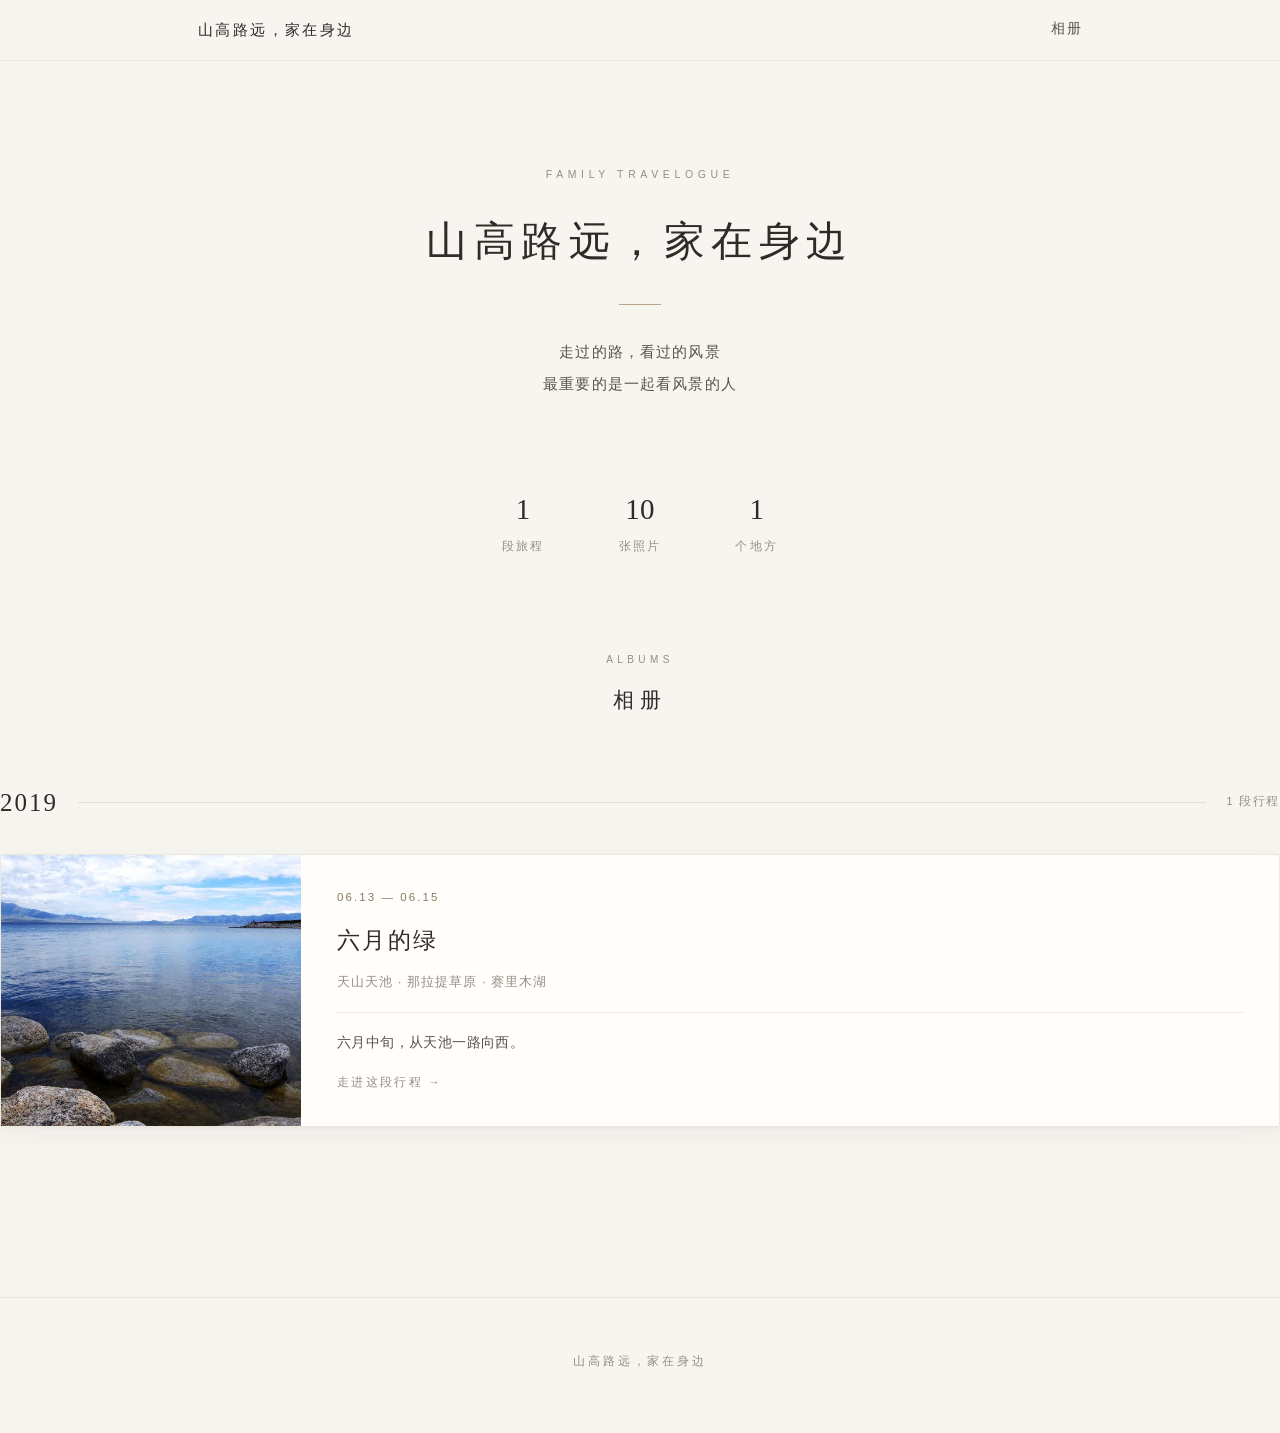
==== commit 841e00c7: "chore: 移除「随想」栏目，站点聚焦家庭相册" ====
--- a/index.html
+++ b/index.html
@@ -15,7 +15,6 @@
     <a href="index.html" class="nav-logo">山高路远，家在身边</a>
     <div class="nav-links">
       <a href="#albums">相册</a>
-      <a href="#notes">随想</a>
     </div>
   </div>
 </nav>
@@ -52,16 +51,6 @@
   </div>
 </section>
 
-<section class="section" id="notes">
-  <div class="wrap">
-    <div class="section-head">
-      <div class="section-en">Notes</div>
-      <h2 class="section-title">随想</h2>
-    </div>
-    <div class="notes" id="noteList"></div>
-  </div>
-</section>
-
 <footer class="footer">
   山高路远，家在身边
 </footer>
--- a/assets/blog.css
+++ b/assets/blog.css
@@ -250,24 +250,6 @@
 }
 .trip-more::after { content: " →"; }
 
-/* ===== 随想 ===== */
-.notes { max-width: 640px; margin: 0 auto; }
-.note-item { padding: 26px 0; border-bottom: 1px solid var(--line-soft); }
-.note-item:last-child { border-bottom: 0; }
-.note-date {
-  font-size: 11.5px;
-  color: var(--ink-faint);
-  letter-spacing: .16em;
-  margin-bottom: 10px;
-}
-.note-text {
-  font-family: var(--serif);
-  font-size: 15.5px;
-  color: var(--ink);
-  line-height: 2.1;
-  letter-spacing: .04em;
-}
-
 /* ===== 空状态 ===== */
 .empty {
   text-align: center;
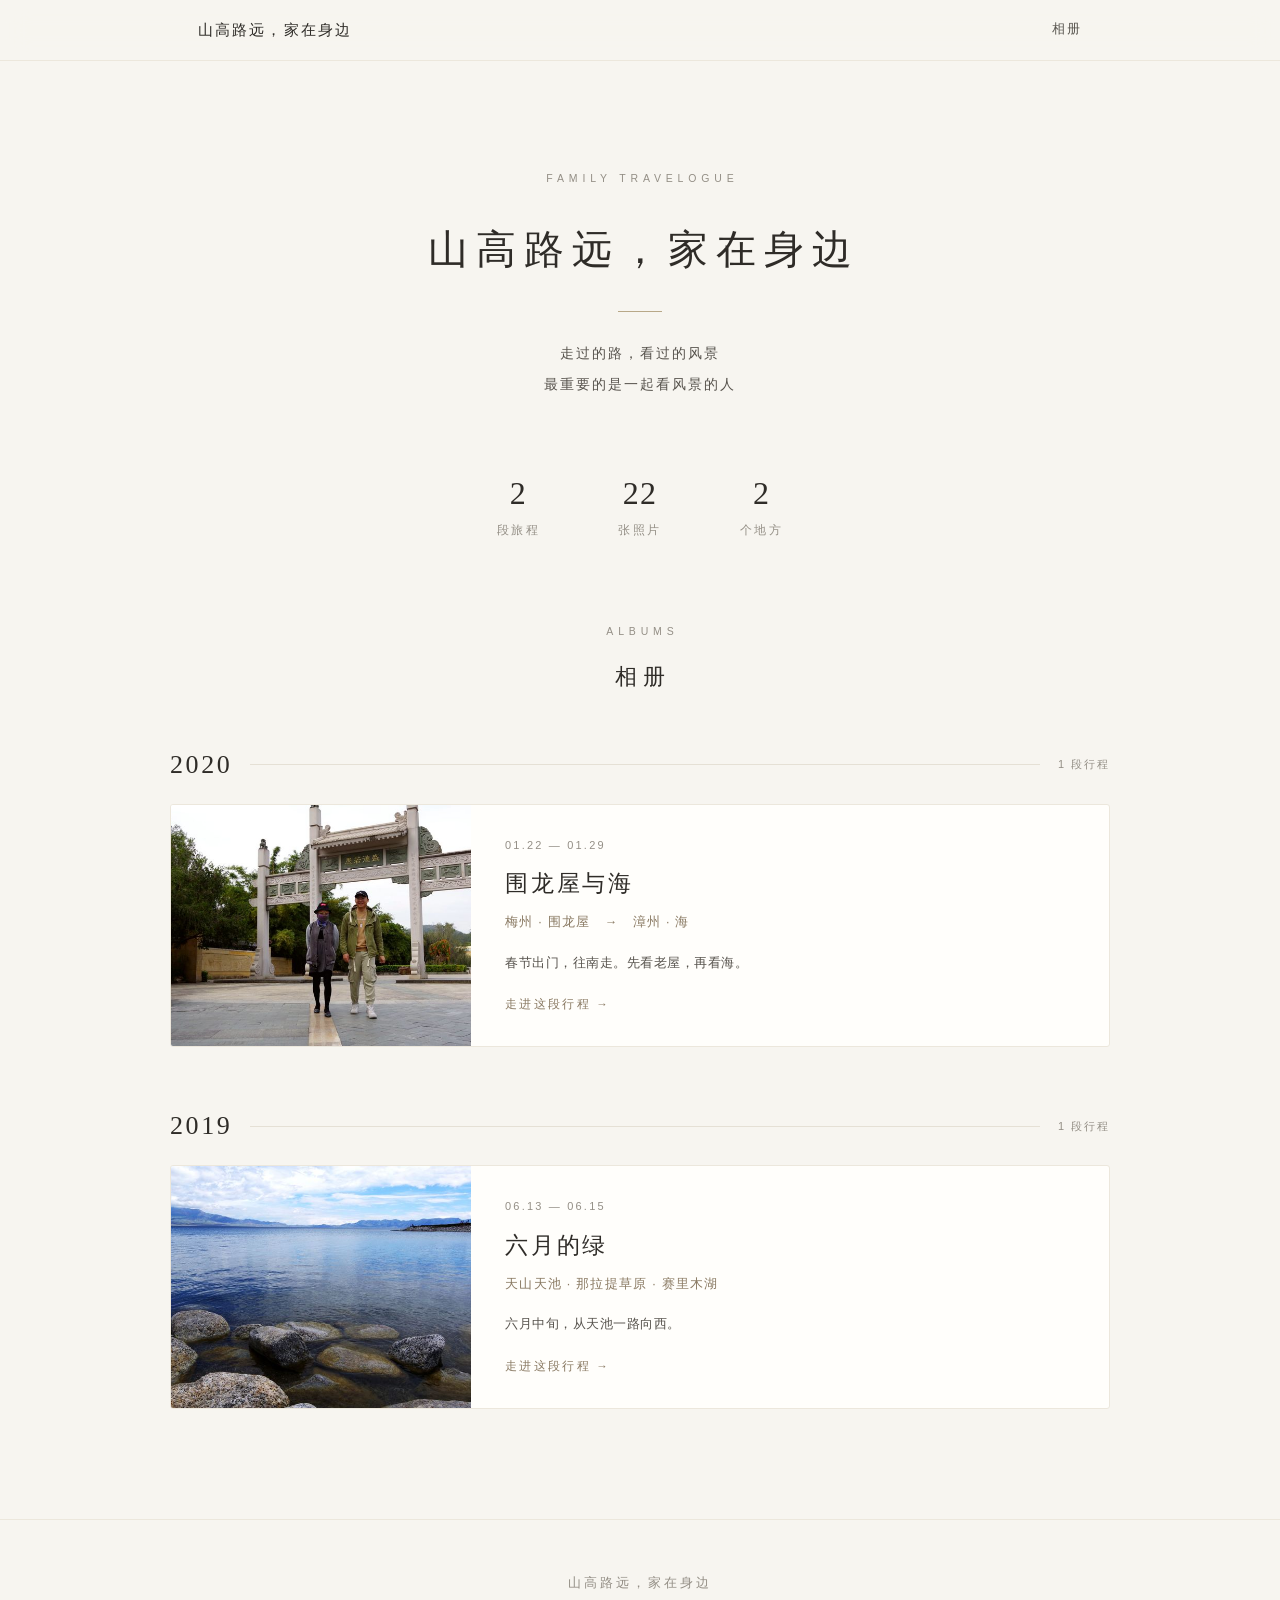
==== commit 2d5afb83: "feat: 新增《围龙屋与海》— 2020 春节梅州·漳州，并升级照片版式系统 - 新增行程 12 张（人物为主：围龙屋門前 / 东山书院 / 盛德若愚牌坊 / 海边码头 / 蓝墙） - 照片流改为 " ====
--- a/index.html
+++ b/index.html
@@ -4,7 +4,7 @@
 <meta charset="UTF-8">
 <meta name="viewport" content="width=device-width, initial-scale=1.0">
 <title>山高路远，家在身边</title>
-<meta name="description" content="一家人的旅行记录 — 走过的路，看过的风景，最重要的是我们一起看的">
+<meta name="description" content="一家人的生活记录 — 走过的路，看过的风景，最重要的是一起看风景的人">
 <link rel="icon" href="data:image/svg+xml,<svg xmlns='http://www.w3.org/2000/svg' viewBox='0 0 100 100'><text y='.9em' font-size='88'>⛰</text></svg>">
 <link rel="stylesheet" href="assets/blog.css">
 </head>
--- a/assets/blog.css
+++ b/assets/blog.css
@@ -1,5 +1,8 @@
-/* ===== 山高路远，家在身边 — 日系胶片感 ===== */
-/* 米白底 / 大留白 / 细衬线 / 柔和暖调 */
+/* ==========================================================
+   山高路远，家在身边 — 日系胶片感
+   米白纸底 / 大留白 / 细衬线 / 柔和暖调
+   行程页采用 12 列栅格，多版式编排（像翻开的相册）
+   ========================================================== */
 
 :root {
   --paper: #f7f5f0;
@@ -18,10 +21,11 @@
   --serif: 'Songti SC', 'STSong', 'SimSun', 'Noto Serif SC', Georgia, serif;
   --sans: 'PingFang SC', 'Hiragino Sans GB', 'Microsoft YaHei', sans-serif;
   --maxw: 940px;
+  --tripw: 1060px;
+  --gap: 24px;
 }
 
 * { margin: 0; padding: 0; box-sizing: border-box; }
-
 html { scroll-behavior: smooth; }
 
 body {
@@ -38,458 +42,333 @@
 
 /* ===== 导航 ===== */
 .nav {
-  position: sticky;
-  top: 0;
-  z-index: 50;
+  position: sticky; top: 0; z-index: 50;
   background: rgba(247, 245, 240, .9);
   backdrop-filter: saturate(180%) blur(14px);
   -webkit-backdrop-filter: saturate(180%) blur(14px);
   border-bottom: 1px solid var(--line-soft);
 }
 .nav-in {
-  max-width: var(--maxw);
-  margin: 0 auto;
-  padding: 0 28px;
-  height: 60px;
-  display: flex;
-  align-items: center;
-  justify-content: space-between;
+  max-width: var(--maxw); margin: 0 auto; padding: 0 28px;
+  height: 60px; display: flex; align-items: center; justify-content: space-between;
 }
 .nav-logo {
-  font-family: var(--serif);
-  font-size: 15px;
-  letter-spacing: .16em;
-  color: var(--ink);
-  white-space: nowrap;
-}
-.nav-links { display: flex; gap: 26px; font-size: 13.5px; }
+  font-family: var(--serif); font-size: 15px;
+  letter-spacing: .14em; color: var(--ink);
+}
+.nav-links { display: flex; gap: 26px; }
 .nav-links a {
-  color: var(--ink-light);
-  letter-spacing: .1em;
-  border-bottom: 1px solid transparent;
-  padding-bottom: 2px;
-  transition: color .25s, border-color .25s;
-}
-.nav-links a:hover { color: var(--accent); border-color: var(--accent-soft); }
-
-/* ===== 首页头部 ===== */
-.hero {
-  max-width: var(--maxw);
-  margin: 0 auto;
-  padding: 104px 28px 88px;
-  text-align: center;
-}
+  font-size: 13px; color: var(--ink-light); letter-spacing: .14em;
+  position: relative; padding-bottom: 2px; transition: color .25s;
+}
+.nav-links a::after {
+  content: ''; position: absolute; left: 0; right: 100%; bottom: 0;
+  height: 1px; background: var(--accent-soft); transition: right .3s ease;
+}
+.nav-links a:hover { color: var(--ink); }
+.nav-links a:hover::after { right: 0; }
+
+/* ===== 首页 Hero ===== */
+.hero { text-align: center; padding: 108px 28px 74px; }
 .hero-en {
-  font-size: 10.5px;
-  letter-spacing: .44em;
-  text-transform: uppercase;
-  color: var(--ink-faint);
-  margin-bottom: 26px;
+  font-size: 10.5px; letter-spacing: .46em; text-transform: uppercase;
+  color: var(--ink-faint); margin-bottom: 30px; padding-left: .46em;
 }
 .hero-title {
-  font-family: var(--serif);
-  font-size: 41px;
-  font-weight: 400;
-  letter-spacing: .16em;
-  line-height: 1.5;
-  color: var(--ink);
+  font-family: var(--serif); font-size: 40px; font-weight: 400;
+  letter-spacing: .2em; color: var(--ink); line-height: 1.55;
+  padding-left: .2em;
 }
 .hero-divider {
-  width: 42px;
-  height: 1px;
-  background: var(--accent-soft);
-  margin: 32px auto;
+  width: 44px; height: 1px; background: var(--accent-soft);
+  margin: 30px auto 26px;
 }
 .hero-sub {
-  font-size: 14.5px;
-  color: var(--ink-light);
-  line-height: 2.2;
-  letter-spacing: .08em;
+  font-size: 14px; color: var(--ink-light); line-height: 2.2;
+  letter-spacing: .14em;
 }
 
 /* ===== 统计 ===== */
 .stats {
-  max-width: var(--maxw);
-  margin: 0 auto;
-  padding: 0 28px 92px;
-  display: flex;
-  justify-content: center;
-  gap: 74px;
+  max-width: var(--maxw); margin: 0 auto; padding: 0 28px 80px;
+  display: flex; justify-content: center; gap: 78px;
 }
 .stat { text-align: center; }
 .stat-num {
-  font-family: var(--serif);
-  font-size: 29px;
-  color: var(--ink);
-  line-height: 1.4;
-  font-variant-numeric: tabular-nums;
+  font-family: var(--serif); font-size: 32px; font-weight: 400;
+  color: var(--ink); line-height: 1.2; letter-spacing: .04em;
 }
 .stat-label {
-  font-size: 11.5px;
-  color: var(--ink-faint);
-  letter-spacing: .2em;
-  margin-top: 6px;
-}
-
-/* ===== 区块标题 ===== */
-.section { padding-bottom: 100px; }
-.section-head { text-align: center; margin-bottom: 58px; }
+  font-size: 11.5px; color: var(--ink-faint);
+  letter-spacing: .22em; margin-top: 8px;
+}
+
+/* ===== 区块 ===== */
+.section { padding: 0 28px 110px; }
+.wrap { max-width: var(--maxw); margin: 0 auto; }
+.section-head { text-align: center; margin-bottom: 54px; }
 .section-en {
-  font-size: 10px;
-  letter-spacing: .44em;
-  text-transform: uppercase;
-  color: var(--ink-faint);
-  margin-bottom: 12px;
+  font-size: 10.5px; letter-spacing: .46em; text-transform: uppercase;
+  color: var(--ink-faint); margin-bottom: 14px; padding-left: .46em;
 }
 .section-title {
-  font-family: var(--serif);
-  font-size: 21px;
-  font-weight: 400;
-  letter-spacing: .28em;
-  color: var(--ink);
-}
-
-/* ===== 年份时间轴 ===== */
-.year-block { margin-bottom: 70px; }
-.year-line {
-  display: flex;
-  align-items: center;
-  gap: 20px;
-  margin-bottom: 28px;
-}
+  font-family: var(--serif); font-size: 22px; font-weight: 400;
+  letter-spacing: .3em; color: var(--ink); padding-left: .3em;
+}
+
+/* ===== 年份时间轴（首页）===== */
+.year-block { margin-bottom: 66px; }
+.year-block:last-child { margin-bottom: 0; }
+.year-line { display: flex; align-items: center; gap: 18px; margin-bottom: 26px; }
 .year-num {
-  font-family: var(--serif);
-  font-size: 25px;
-  color: var(--ink);
-  letter-spacing: .08em;
-  font-variant-numeric: tabular-nums;
+  font-family: var(--serif); font-size: 26px; font-weight: 400;
+  color: var(--ink); letter-spacing: .1em; line-height: 1;
 }
 .year-rule { flex: 1; height: 1px; background: var(--line); }
-.year-count {
-  font-size: 11.5px;
-  color: var(--ink-faint);
-  letter-spacing: .14em;
-}
+.year-count { font-size: 11px; color: var(--ink-faint); letter-spacing: .18em; }
 
 .trip-list { display: grid; gap: 28px; }
 
-/* ===== 行程卡片 ===== */
+/* ===== 行程卡（首页）===== */
 .trip-card {
-  display: grid;
-  grid-template-columns: 300px 1fr;
-  background: var(--card);
-  border: 1px solid var(--line-soft);
-  box-shadow: var(--shadow);
-  overflow: hidden;
-  transition: box-shadow .45s cubic-bezier(.2,.7,.3,1), transform .45s cubic-bezier(.2,.7,.3,1);
+  display: grid; grid-template-columns: 300px 1fr;
+  background: var(--card); border: 1px solid var(--line-soft);
+  border-radius: 3px; overflow: hidden;
+  transition: transform .5s cubic-bezier(.2,.8,.2,1), box-shadow .5s, border-color .5s;
 }
 .trip-card:hover {
   transform: translateY(-3px);
   box-shadow: var(--shadow-hover);
-}
-.trip-cover {
-  position: relative;
-  overflow: hidden;
+  border-color: var(--line);
+}
+.trip-cover { overflow: hidden; background: var(--paper-warm); }
+.trip-cover img {
+  width: 100%; height: 100%; object-fit: cover;
+  transition: transform 1.4s cubic-bezier(.2,.8,.2,1);
+}
+.trip-card:hover .trip-cover img { transform: scale(1.045); }
+.trip-body { padding: 30px 34px; display: flex; flex-direction: column; justify-content: center; }
+.trip-date {
+  font-size: 11px; color: var(--ink-faint);
+  letter-spacing: .2em; margin-bottom: 12px;
+}
+.trip-title {
+  font-family: var(--serif); font-size: 23px; font-weight: 400;
+  letter-spacing: .12em; color: var(--ink); line-height: 1.5;
+}
+.trip-sub {
+  font-size: 12.5px; color: var(--accent); letter-spacing: .1em;
+  margin-top: 9px;
+}
+.trip-intro {
+  font-size: 13px; color: var(--ink-light); line-height: 2.05;
+  margin-top: 15px; letter-spacing: .04em;
+  display: -webkit-box; -webkit-line-clamp: 2; -webkit-box-orient: vertical; overflow: hidden;
+}
+.trip-more {
+  font-size: 11.5px; color: var(--accent);
+  letter-spacing: .2em; margin-top: 18px;
+}
+.trip-more::after { content: " →"; }
+
+/* ==========================================================
+   行程详情页
+   ========================================================== */
+
+/* --- 头图 --- */
+.trip-hero {
+  position: relative; max-width: var(--tripw); margin: 0 auto;
+  padding: 0 28px; opacity: 0; transition: opacity 1.1s ease;
+}
+.trip-hero.fade-in { opacity: 1; }
+.trip-hero-in {
+  position: relative; overflow: hidden; border-radius: 3px;
   background: var(--paper-warm);
-  min-height: 220px;
-}
-.trip-cover img {
-  width: 100%;
-  height: 100%;
-  object-fit: cover;
-  transition: transform 1.2s cubic-bezier(.2,.7,.3,1);
-}
-.trip-card:hover .trip-cover img { transform: scale(1.05); }
-
-.trip-body {
-  padding: 32px 36px;
-  display: flex;
-  flex-direction: column;
-  justify-content: center;
-}
-.trip-date {
-  font-size: 11.5px;
-  color: var(--accent);
-  letter-spacing: .18em;
-  margin-bottom: 14px;
-  font-variant-numeric: tabular-nums;
-}
-.trip-title {
-  font-family: var(--serif);
-  font-size: 23px;
-  font-weight: 400;
+}
+.trip-hero-in img { width: 100%; max-height: 74vh; object-fit: cover; }
+.trip-hero-in::after {
+  content: ''; position: absolute; inset: 0;
+  background: linear-gradient(to top, rgba(30,26,20,.42) 0%, rgba(30,26,20,.10) 38%, transparent 66%);
+}
+.trip-hero-cap {
+  position: absolute; left: 0; right: 0; bottom: 0;
+  padding: 40px 44px; color: #fff; z-index: 2;
+}
+.trip-hero-date {
+  font-size: 11px; letter-spacing: .28em; opacity: .88; margin-bottom: 12px;
+}
+.trip-hero-title {
+  font-family: var(--serif); font-size: 34px; font-weight: 400;
+  letter-spacing: .16em; line-height: 1.4;
+}
+.trip-hero-place {
+  font-size: 13px; letter-spacing: .16em; opacity: .9; margin-top: 10px;
+}
+
+/* --- 导语 --- */
+.trip-lead {
+  max-width: 660px; margin: 0 auto; padding: 62px 28px 76px;
+  text-align: center;
+}
+.trip-lead p {
+  font-family: var(--serif); font-size: 15.5px; color: var(--ink-light);
+  line-height: 2.35; letter-spacing: .05em; margin-bottom: 14px;
+}
+.trip-lead p:last-child { margin-bottom: 0; }
+.trip-lead::after {
+  content: ''; display: block; width: 30px; height: 1px;
+  background: var(--line); margin: 46px auto 0;
+}
+
+/* --- 照片流：12 列栅格 --- */
+.flow {
+  max-width: var(--tripw); margin: 0 auto; padding: 0 28px 40px;
+  display: grid; grid-template-columns: repeat(12, 1fr);
+  column-gap: var(--gap); row-gap: 72px;
+  align-items: start;
+}
+
+/* 单张版式 */
+.f-full    { grid-column: 1 / -1; }
+.f-center  { grid-column: 3 / 11; }
+.f-narrow  { grid-column: 4 / 10; }
+.f-left    { grid-column: 1 / 9; }
+.f-right   { grid-column: 5 / 13; }
+
+/* 图文并排版式（图 7 栏 + 文字 4 栏）*/
+.f-aside { grid-column: 1 / -1; }
+.f-aside .flow-item {
+  display: grid; grid-template-columns: 7fr 4fr;
+  column-gap: 46px; align-items: center;
+}
+
+/* 双图并排 */
+.f-duo {
+  grid-column: 1 / -1;
+  display: grid; grid-template-columns: 1fr 1fr;
+  column-gap: var(--gap); align-items: start;
+}
+
+/* --- 单张照片 --- */
+.flow-item { margin: 0; }
+.flow-pic { overflow: hidden; background: var(--paper-warm); cursor: zoom-in; }
+.flow-pic img { width: 100%; transition: transform 1.6s cubic-bezier(.2,.8,.2,1); }
+.flow-pic:hover img { transform: scale(1.025); }
+.is-portrait .flow-pic img { max-height: 76vh; width: auto; margin: 0 auto; }
+
+.flow-cap { margin-top: 18px; }
+.flow-cap-head { display: flex; align-items: baseline; gap: 11px; }
+.flow-cap-no {
+  font-family: var(--serif); font-size: 11px; color: var(--accent-soft);
+  letter-spacing: .1em; flex-shrink: 0;
+}
+.flow-cap-main {
+  font-family: var(--serif); font-size: 15.5px; color: var(--ink);
   letter-spacing: .1em;
-  color: var(--ink);
-  line-height: 1.6;
-  margin-bottom: 10px;
-}
-.trip-sub {
-  font-size: 13px;
-  color: var(--ink-faint);
-  letter-spacing: .08em;
-  line-height: 1.9;
-  margin-bottom: 18px;
-}
-.trip-intro {
-  font-size: 13.5px;
-  color: var(--ink-light);
-  line-height: 2;
-  letter-spacing: .03em;
-  border-top: 1px solid var(--line-soft);
-  padding-top: 16px;
-  display: -webkit-box;
-  -webkit-line-clamp: 3;
-  -webkit-box-orient: vertical;
-  overflow: hidden;
-}
-.trip-more {
-  font-size: 11.5px;
-  color: var(--ink-faint);
-  letter-spacing: .2em;
-  margin-top: 16px;
-}
-.trip-more::after { content: " →"; }
+}
+.flow-cap-note {
+  font-size: 13px; color: var(--ink-light); line-height: 2.15;
+  margin-top: 9px; letter-spacing: .04em;
+  padding-left: 27px;
+}
+
+/* 图下配文的宽度控制 */
+.f-full .flow-cap, .f-center .flow-cap, .f-left .flow-cap, .f-right .flow-cap {
+  max-width: 620px;
+}
+.f-center .flow-cap, .f-narrow .flow-cap { margin-left: auto; margin-right: auto; }
+.f-right .flow-cap { margin-left: auto; }
+.f-aside .flow-cap { margin-top: 0; }
+.f-aside .flow-cap-note { padding-left: 0; }
+.f-duo .flow-cap-note { padding-left: 0; font-size: 12.5px; }
+
+/* --- 页尾 --- */
+.trip-end {
+  max-width: var(--tripw); margin: 0 auto; padding: 26px 28px 110px;
+  display: flex; justify-content: space-between; align-items: center;
+  gap: 18px; font-size: 12.5px; letter-spacing: .12em;
+  border-top: 1px solid var(--line-soft); margin-top: 46px;
+}
+.trip-end a { color: var(--accent); transition: color .25s, opacity .25s; }
+.trip-end a:hover { color: var(--ink); }
+.trip-end .dim { color: var(--ink-faint); }
+
+/* ===== 灯箱 ===== */
+.lightbox {
+  position: fixed; inset: 0; z-index: 200;
+  background: rgba(28, 25, 20, .94);
+  display: flex; flex-direction: column;
+  align-items: center; justify-content: center;
+  padding: 40px; opacity: 0; pointer-events: none;
+  transition: opacity .4s ease;
+}
+.lightbox.on { opacity: 1; pointer-events: auto; }
+.lightbox img {
+  max-width: 92vw; max-height: 82vh;
+  object-fit: contain; border-radius: 2px;
+}
+.lightbox-cap {
+  font-family: var(--serif); font-size: 14px; color: rgba(255,255,255,.82);
+  letter-spacing: .16em; margin-top: 22px;
+}
 
 /* ===== 空状态 ===== */
 .empty {
-  text-align: center;
-  color: var(--ink-faint);
-  font-size: 14px;
-  letter-spacing: .16em;
-  padding: 54px 0;
+  text-align: center; color: var(--ink-faint);
+  font-size: 14px; letter-spacing: .16em; padding: 54px 0;
 }
 .empty-mark {
-  font-size: 12px;
-  letter-spacing: .5em;
-  margin-bottom: 14px;
-  opacity: .6;
+  font-family: var(--serif); font-size: 20px;
+  margin-bottom: 14px; color: var(--accent-soft); letter-spacing: .3em;
 }
 
 /* ===== 页脚 ===== */
 .footer {
+  text-align: center; padding: 52px 28px 62px;
+  font-family: var(--serif); font-size: 12.5px;
+  color: var(--ink-faint); letter-spacing: .24em;
   border-top: 1px solid var(--line-soft);
-  padding: 50px 28px 58px;
-  text-align: center;
-  font-size: 12px;
-  color: var(--ink-faint);
-  letter-spacing: .24em;
-  line-height: 2.2;
-}
-
-/* ============================================
-   行程详情页
-   ============================================ */
-.trip-hero-cover {
-  width: 100%;
-  height: 70vh;
-  overflow: hidden;
-  background: var(--paper-warm);
-}
-.trip-hero-cover img {
-  width: 100%;
-  height: 100%;
-  object-fit: cover;
-  object-position: center;
-}
-.trip-hero-inner {
-  max-width: var(--maxw);
-  margin: 0 auto;
-  padding: 68px 28px 58px;
-  text-align: center;
-}
-.trip-hero-date {
-  font-size: 11.5px;
-  color: var(--accent);
-  letter-spacing: .26em;
-  margin-bottom: 20px;
-  font-variant-numeric: tabular-nums;
-}
-.trip-hero-title {
-  font-family: var(--serif);
-  font-size: 35px;
-  font-weight: 400;
-  letter-spacing: .16em;
-  line-height: 1.6;
-  color: var(--ink);
-}
-.trip-hero-place {
-  font-size: 13.5px;
-  color: var(--ink-faint);
-  letter-spacing: .2em;
-  margin-top: 18px;
-}
-.trip-hero-divider {
-  width: 42px;
-  height: 1px;
-  background: var(--accent-soft);
-  margin: 34px auto;
-}
-.trip-hero-lead {
-  max-width: 600px;
-  margin: 0 auto;
-  font-family: var(--serif);
-  font-size: 15.5px;
-  color: var(--ink-light);
-  line-height: 2.3;
-  letter-spacing: .05em;
-  text-align: left;
-}
-.trip-hero-lead p + p { margin-top: 1em; }
-
-/* ===== 照片流 ===== */
-.flow {
-  max-width: var(--maxw);
-  margin: 0 auto;
-  padding: 16px 28px 96px;
-}
-.flow-item { margin-bottom: 82px; }
-.flow-item:last-child { margin-bottom: 0; }
-
-.flow-pic {
-  background: var(--paper-warm);
-  overflow: hidden;
-  cursor: zoom-in;
-  box-shadow: var(--shadow);
-}
-.flow-pic img { width: 100%; transition: opacity .5s; }
-.flow-pic:hover img { opacity: .94; }
-
-/* 竖构图：限宽居中，更耐看 */
-.flow-item.is-portrait .flow-pic { max-width: 540px; margin: 0 auto; }
-.flow-item.is-square .flow-pic { max-width: 700px; margin: 0 auto; }
-
-.flow-cap {
-  margin-top: 20px;
-  padding-left: 2px;
-}
-.flow-cap-head {
-  display: flex;
-  align-items: baseline;
-  gap: 14px;
-}
-.flow-cap-no {
-  font-size: 10.5px;
-  color: var(--ink-faint);
-  letter-spacing: .16em;
-  font-variant-numeric: tabular-nums;
-  flex-shrink: 0;
-}
-.flow-cap-main {
-  font-family: var(--serif);
-  font-size: 15px;
-  color: var(--ink);
-  letter-spacing: .12em;
-}
-.flow-cap-note {
-  font-family: var(--serif);
-  font-size: 14px;
-  color: var(--ink-light);
-  line-height: 2.1;
-  letter-spacing: .04em;
-  margin-top: 9px;
-  padding-left: 2px;
-  max-width: 620px;
-}
-.flow-item.is-portrait .flow-cap,
-.flow-item.is-square .flow-cap { max-width: 540px; margin-left: auto; margin-right: auto; }
-
-/* ===== 底部行程导航 ===== */
-.trip-end {
-  border-top: 1px solid var(--line-soft);
-  max-width: var(--maxw);
-  margin: 0 auto;
-  padding: 52px 28px 68px;
-  display: flex;
-  align-items: center;
-  justify-content: center;
-  gap: 40px;
-  font-size: 12.5px;
-  letter-spacing: .18em;
-}
-.trip-end a, .trip-end span { color: var(--ink-light); transition: color .25s; }
-.trip-end a:hover { color: var(--accent); }
-.trip-end .dim { color: var(--ink-faint); }
-
-/* ===== 灯箱 ===== */
-.lightbox {
-  position: fixed;
-  inset: 0;
-  z-index: 200;
-  background: rgba(28, 25, 22, .95);
-  display: flex;
-  align-items: center;
-  justify-content: center;
-  padding: 40px 28px;
-  opacity: 0;
-  pointer-events: none;
-  transition: opacity .34s ease;
-}
-.lightbox.on { opacity: 1; pointer-events: auto; }
-.lightbox img {
-  max-width: 100%;
-  max-height: 84vh;
-  object-fit: contain;
-  box-shadow: 0 30px 80px -30px rgba(0,0,0,.7);
-}
-.lightbox-cap {
-  position: absolute;
-  bottom: 32px; left: 0; right: 0;
-  text-align: center;
-  color: rgba(255,255,255,.72);
-  font-size: 12.5px;
-  letter-spacing: .2em;
-}
-.lightbox-close {
-  position: absolute;
-  top: 20px; right: 28px;
-  color: rgba(255,255,255,.55);
-  font-size: 23px;
-  line-height: 1;
-  padding: 8px;
-  cursor: pointer;
-  transition: color .25s;
-}
-.lightbox-close:hover { color: #fff; }
-
-/* ===== 载入淡入 ===== */
-.fade-in { animation: fadeUp .85s cubic-bezier(.2,.7,.3,1) both; }
-@keyframes fadeUp {
-  from { opacity: 0; transform: translateY(14px); }
-  to   { opacity: 1; transform: none; }
 }
 
 /* ===== 响应式 ===== */
-@media (max-width: 820px) {
-  .hero { padding: 76px 24px 66px; }
-  .hero-title { font-size: 30px; letter-spacing: .12em; }
-  .hero-sub { font-size: 14px; }
-  .stats { gap: 42px; padding-bottom: 70px; }
-  .stat-num { font-size: 24px; }
-
+@media (max-width: 900px) {
+  .f-center { grid-column: 2 / 12; }
+  .f-narrow { grid-column: 3 / 11; }
+  .f-aside .flow-item { grid-template-columns: 6fr 5fr; column-gap: 30px; }
+}
+
+@media (max-width: 760px) {
+  .hero { padding: 76px 22px 52px; }
+  .hero-title { font-size: 30px; letter-spacing: .16em; }
+  .stats { gap: 46px; padding-bottom: 60px; }
+  .stat-num { font-size: 26px; }
+  .section { padding: 0 22px 80px; }
+
+  /* 首页卡片改竖排 */
   .trip-card { grid-template-columns: 1fr; }
-  .trip-cover { min-height: 0; aspect-ratio: 16/10; }
-  .trip-body { padding: 26px 24px 30px; }
-  .trip-title { font-size: 20px; }
-
-  .trip-hero-cover { height: 46vh; }
-  .trip-hero-inner { padding: 48px 24px 44px; }
+  .trip-cover img { height: 210px; }
+  .trip-body { padding: 24px 24px 28px; }
+
+  /* 行程页：栅格收紧 */
+  .trip-hero, .flow, .trip-end { padding-left: 22px; padding-right: 22px; }
+  .trip-hero-cap { padding: 26px 24px; }
   .trip-hero-title { font-size: 25px; }
-
-  .flow { padding: 8px 20px 68px; }
-  .flow-item { margin-bottom: 56px; }
-  .flow-item.is-portrait .flow-pic { max-width: 100%; }
-  .trip-end { gap: 22px; font-size: 12px; }
-
-  .nav-in { padding: 0 20px; }
-  .nav-logo { font-size: 13.5px; letter-spacing: .1em; }
-  .nav-links { gap: 18px; font-size: 13px; }
+  .trip-lead { padding: 44px 22px 52px; }
+
+  .flow { row-gap: 52px; column-gap: 16px; }
+  .f-full, .f-center, .f-narrow, .f-left, .f-right { grid-column: 1 / -1; }
+  .f-aside .flow-item { grid-template-columns: 1fr; row-gap: 16px; }
+  .f-duo { grid-template-columns: 1fr; row-gap: 44px; }
+  .is-portrait .flow-pic img { max-height: none; width: 100%; }
+  .flow-cap-note { padding-left: 0; }
+  .trip-end { flex-direction: column; align-items: flex-start; gap: 14px; }
+
+  .lightbox { padding: 20px; }
 }
 
 @media (max-width: 480px) {
   .hero-title { font-size: 25px; }
-  .section-title { font-size: 18px; }
   .stats { gap: 30px; }
-  .stat-num { font-size: 21px; }
-  .stat-label { font-size: 10.5px; letter-spacing: .14em; }
-  .flow-cap-note { font-size: 13.5px; }
-}
+  .stat-num { font-size: 22px; }
+  .stat-label { font-size: 10.5px; letter-spacing: .16em; }
+}
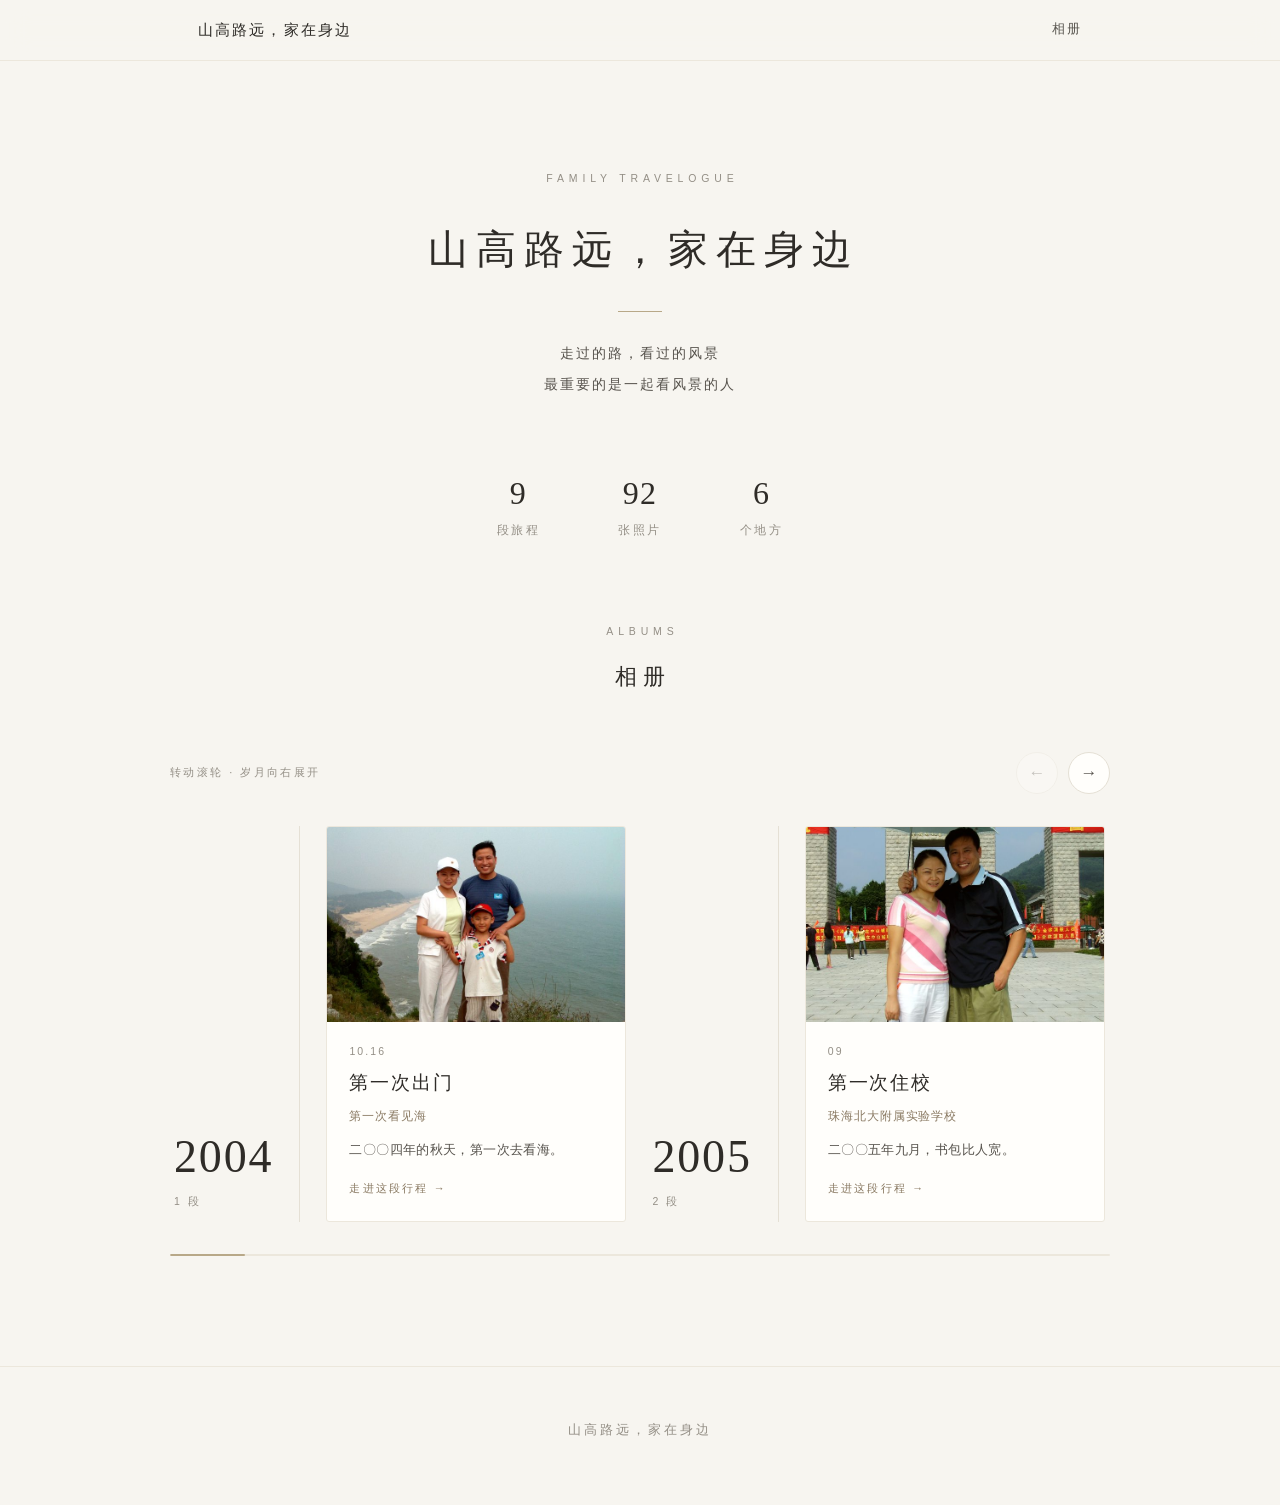
==== commit 4636c40d: "首页改版：相册改横向胶片长卷（滚轮映射+拖拽+箭头+进度条）" ====
--- a/index.html
+++ b/index.html
@@ -47,7 +47,15 @@
       <div class="section-en">Albums</div>
       <h2 class="section-title">相册</h2>
     </div>
-    <div class="timeline" id="timeline"></div>
+    <div class="reel-head">
+      <div class="reel-hint">转动滚轮 · 岁月向右展开</div>
+      <div class="reel-nav">
+        <button class="reel-btn" id="reelPrev" aria-label="向前">←</button>
+        <button class="reel-btn" id="reelNext" aria-label="向后">→</button>
+      </div>
+    </div>
+    <div class="timeline reel" id="timeline"></div>
+    <div class="reel-progress"><i class="reel-bar" id="reelBar"></i></div>
   </div>
 </section>
 
@@ -55,6 +63,7 @@
   山高路远，家在身边
 </footer>
 
+<script src="assets/data.js"></script>
 <script src="assets/blog.js"></script>
 </body>
 </html>
--- a/assets/blog.css
+++ b/assets/blog.css
@@ -116,60 +116,111 @@
   letter-spacing: .3em; color: var(--ink); padding-left: .3em;
 }
 
-/* ===== 年份时间轴（首页）===== */
-.year-block { margin-bottom: 66px; }
-.year-block:last-child { margin-bottom: 0; }
-.year-line { display: flex; align-items: center; gap: 18px; margin-bottom: 26px; }
-.year-num {
-  font-family: var(--serif); font-size: 26px; font-weight: 400;
-  color: var(--ink); letter-spacing: .1em; line-height: 1;
-}
-.year-rule { flex: 1; height: 1px; background: var(--line); }
-.year-count { font-size: 11px; color: var(--ink-faint); letter-spacing: .18em; }
-
-.trip-list { display: grid; gap: 28px; }
-
-/* ===== 行程卡（首页）===== */
-.trip-card {
-  display: grid; grid-template-columns: 300px 1fr;
+/* ===== 胶片长卷（首页·横向滚筒）===== */
+.reel-head {
+  display: flex; align-items: center; justify-content: space-between;
+  margin-bottom: 26px;
+}
+.reel-hint {
+  font-size: 11px; color: var(--ink-faint);
+  letter-spacing: .22em;
+}
+.reel-nav { display: flex; gap: 10px; }
+.reel-btn {
+  width: 42px; height: 42px; border: 1px solid var(--line);
+  background: var(--card); border-radius: 50%;
+  color: var(--ink-light); font-size: 17px; line-height: 1;
+  cursor: pointer; transition: border-color .3s, color .3s, opacity .3s;
+  font-family: var(--serif);
+}
+.reel-btn:hover { border-color: var(--accent); color: var(--accent); }
+
+.reel {
+  display: flex; align-items: stretch; gap: 26px;
+  overflow-x: auto; overflow-y: hidden;
+  padding: 6px 4px 28px;
+  cursor: grab;
+  scroll-snap-type: x proximity;
+  scrollbar-width: none;
+  -webkit-overflow-scrolling: touch;
+}
+.reel::-webkit-scrollbar { display: none; }
+.reel.dragging { cursor: grabbing; scroll-snap-type: none; }
+.reel { -webkit-user-select: none; user-select: none; }
+.reel img { -webkit-user-drag: none; }
+
+/* 年代分隔牌 */
+.era {
+  flex: 0 0 auto; scroll-snap-align: start;
+  display: flex; flex-direction: column; justify-content: flex-end;
+  min-width: 100px; padding: 0 26px 10px 0;
+  border-right: 1px solid var(--line);
+}
+.era-year {
+  font-family: var(--serif); font-size: 46px; font-weight: 400;
+  color: var(--ink); line-height: 1.1; letter-spacing: .04em;
+}
+.era-count {
+  font-size: 10.5px; color: var(--ink-faint);
+  letter-spacing: .24em; margin-top: 10px;
+}
+
+/* 行程卡（横筒内竖版）*/
+.reel .trip-card {
+  flex: 0 0 300px; display: flex; flex-direction: column;
+  scroll-snap-align: center;
   background: var(--card); border: 1px solid var(--line-soft);
   border-radius: 3px; overflow: hidden;
   transition: transform .5s cubic-bezier(.2,.8,.2,1), box-shadow .5s, border-color .5s;
 }
-.trip-card:hover {
+.reel .trip-card:hover {
   transform: translateY(-3px);
   box-shadow: var(--shadow-hover);
   border-color: var(--line);
 }
-.trip-cover { overflow: hidden; background: var(--paper-warm); }
-.trip-cover img {
-  width: 100%; height: 100%; object-fit: cover;
+.reel .trip-cover { overflow: hidden; background: var(--paper-warm); flex: 0 0 auto; }
+.reel .trip-cover img {
+  width: 100%; height: 195px; object-fit: cover; display: block;
   transition: transform 1.4s cubic-bezier(.2,.8,.2,1);
-}
-.trip-card:hover .trip-cover img { transform: scale(1.045); }
-.trip-body { padding: 30px 34px; display: flex; flex-direction: column; justify-content: center; }
-.trip-date {
-  font-size: 11px; color: var(--ink-faint);
-  letter-spacing: .2em; margin-bottom: 12px;
-}
-.trip-title {
-  font-family: var(--serif); font-size: 23px; font-weight: 400;
-  letter-spacing: .12em; color: var(--ink); line-height: 1.5;
-}
-.trip-sub {
-  font-size: 12.5px; color: var(--accent); letter-spacing: .1em;
-  margin-top: 9px;
-}
-.trip-intro {
-  font-size: 13px; color: var(--ink-light); line-height: 2.05;
-  margin-top: 15px; letter-spacing: .04em;
+  pointer-events: none;
+}
+.reel .trip-card:hover .trip-cover img { transform: scale(1.045); }
+.reel .trip-body {
+  padding: 20px 22px 22px; flex: 1;
+  display: flex; flex-direction: column; align-items: flex-start;
+}
+.reel .trip-date {
+  font-size: 10.5px; color: var(--ink-faint);
+  letter-spacing: .2em; margin-bottom: 8px;
+}
+.reel .trip-title {
+  font-family: var(--serif); font-size: 18.5px; font-weight: 400;
+  letter-spacing: .1em; color: var(--ink); line-height: 1.55;
+}
+.reel .trip-sub {
+  font-size: 12px; color: var(--accent); letter-spacing: .08em; margin-top: 7px;
+}
+.reel .trip-intro {
+  font-size: 12.5px; color: var(--ink-light); line-height: 1.95;
+  margin-top: 10px; letter-spacing: .03em;
   display: -webkit-box; -webkit-line-clamp: 2; -webkit-box-orient: vertical; overflow: hidden;
 }
-.trip-more {
-  font-size: 11.5px; color: var(--accent);
-  letter-spacing: .2em; margin-top: 18px;
-}
-.trip-more::after { content: " →"; }
+.reel .trip-more {
+  font-size: 11px; color: var(--accent);
+  letter-spacing: .2em; margin-top: auto; padding-top: 16px;
+}
+.reel .trip-more::after { content: " →"; }
+
+/* 进度条 */
+.reel-progress {
+  height: 2px; background: var(--line-soft);
+  border-radius: 2px; overflow: hidden; margin-top: 4px;
+}
+.reel-bar {
+  display: block; height: 100%; width: 8%;
+  background: var(--accent-soft); border-radius: 2px;
+  transition: width .25s ease;
+}
 
 /* ==========================================================
    行程详情页
@@ -248,6 +299,18 @@
   display: grid; grid-template-columns: 1fr 1fr;
   column-gap: var(--gap); align-items: start;
 }
+
+/* 重点照片：白边纸感大头图 + 居中大字图注（一段行程的定性之作）*/
+.f-hero { grid-column: 1 / -1; }
+.f-hero .flow-pic {
+  border: 12px solid #fff;
+  box-shadow: 0 30px 64px -34px rgba(58, 48, 34, .55), 0 1px 0 rgba(58, 48, 34, .07);
+}
+.f-hero .flow-cap { max-width: 640px; margin: 32px auto 0; text-align: center; }
+.f-hero .flow-cap-head { display: block; }
+.f-hero .flow-cap-no { display: block; margin-bottom: 12px; letter-spacing: .34em; }
+.f-hero .flow-cap-main { display: block; font-size: 23px; letter-spacing: .24em; line-height: 1.62; }
+.f-hero .flow-cap-note { padding-left: 0; margin-top: 16px; text-align: center; }
 
 /* --- 单张照片 --- */
 .flow-item { margin: 0; }
@@ -344,10 +407,14 @@
   .stat-num { font-size: 26px; }
   .section { padding: 0 22px 80px; }
 
-  /* 首页卡片改竖排 */
-  .trip-card { grid-template-columns: 1fr; }
-  .trip-cover img { height: 210px; }
-  .trip-body { padding: 24px 24px 28px; }
+  /* 胶片长卷：触屏原生横滑，隐藏箭头 */
+  .reel-btn, .reel-hint { display: none; }
+  .reel { gap: 16px; padding: 4px 18px 22px; cursor: default; }
+  .era { min-width: 64px; padding-right: 14px; }
+  .era-year { font-size: 30px; }
+  .reel .trip-card { flex: 0 0 72vw; }
+  .reel .trip-cover img { height: 200px; }
+  .reel .trip-body { padding: 20px 20px 22px; }
 
   /* 行程页：栅格收紧 */
   .trip-hero, .flow, .trip-end { padding-left: 22px; padding-right: 22px; }
@@ -359,6 +426,8 @@
   .f-full, .f-center, .f-narrow, .f-left, .f-right { grid-column: 1 / -1; }
   .f-aside .flow-item { grid-template-columns: 1fr; row-gap: 16px; }
   .f-duo { grid-template-columns: 1fr; row-gap: 44px; }
+  .f-hero .flow-pic { border-width: 7px; }
+  .f-hero .flow-cap-main { font-size: 19px; letter-spacing: .18em; }
   .is-portrait .flow-pic img { max-height: none; width: 100%; }
   .flow-cap-note { padding-left: 0; }
   .trip-end { flex-direction: column; align-items: flex-start; gap: 14px; }
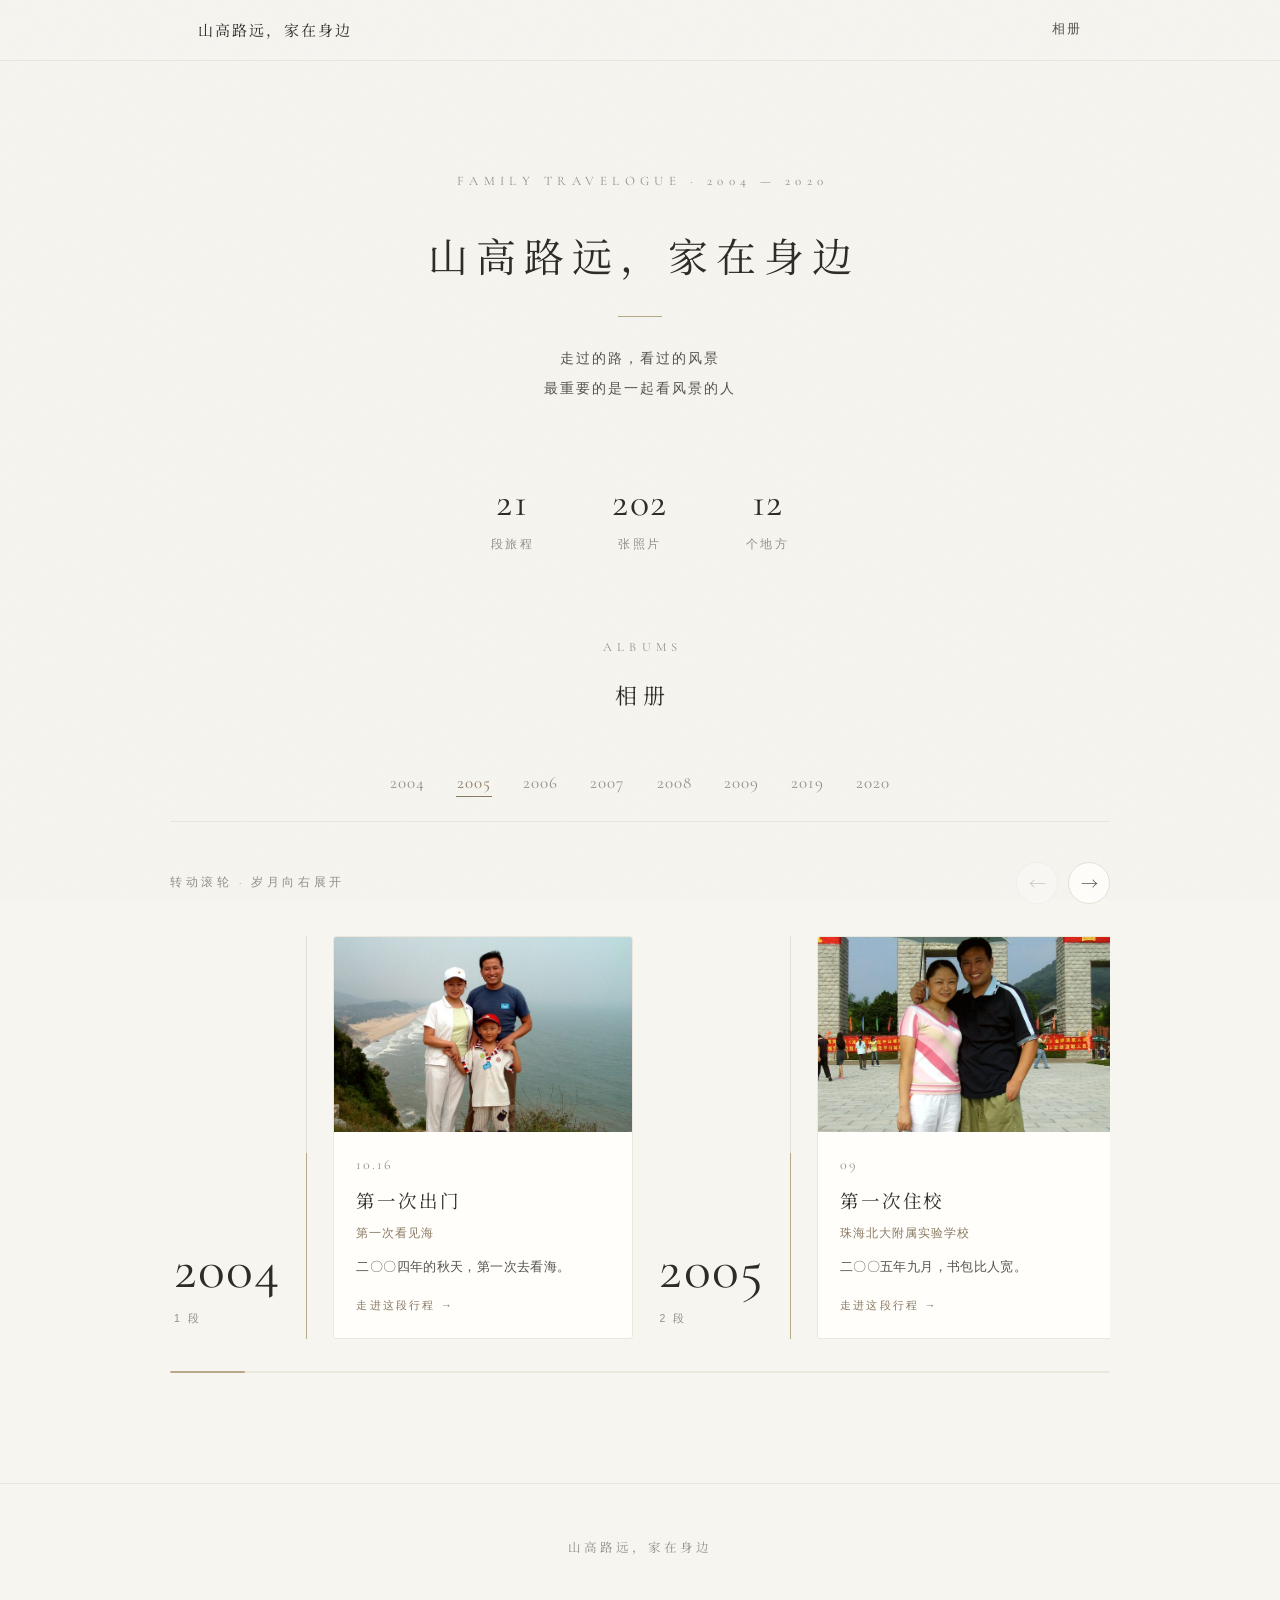
==== commit 6eb40931: "全面精致化改版：字体子集(思源宋体+Cormorant)、照片相纸化、行程页翻篇仪式感、总览时间线、灯箱键盘翻页、质感小件" ====
--- a/index.html
+++ b/index.html
@@ -5,10 +5,11 @@
 <meta name="viewport" content="width=device-width, initial-scale=1.0">
 <title>山高路远，家在身边</title>
 <meta name="description" content="一家人的生活记录 — 走过的路，看过的风景，最重要的是一起看风景的人">
-<link rel="icon" href="data:image/svg+xml,<svg xmlns='http://www.w3.org/2000/svg' viewBox='0 0 100 100'><text y='.9em' font-size='88'>⛰</text></svg>">
+<link rel="icon" href="favicon.png" type="image/png">
+<link rel="stylesheet" href="assets/blog-fonts.css">
 <link rel="stylesheet" href="assets/blog.css">
 </head>
-<body>
+<body class="main-fade">
 
 <nav class="nav">
   <div class="nav-in">
@@ -20,7 +21,7 @@
 </nav>
 
 <header class="hero">
-  <div class="hero-en">Family Travelogue</div>
+  <div class="hero-en">Family Travelogue · 2004 — 2020</div>
   <h1 class="hero-title">山高路远，家在身边</h1>
   <div class="hero-divider"></div>
   <p class="hero-sub">走过的路，看过的风景<br>最重要的是一起看风景的人</p>
@@ -47,6 +48,7 @@
       <div class="section-en">Albums</div>
       <h2 class="section-title">相册</h2>
     </div>
+    <div class="eras-line" id="erasLine"></div>
     <div class="reel-head">
       <div class="reel-hint">转动滚轮 · 岁月向右展开</div>
       <div class="reel-nav">
--- a/assets/blog-fonts.css
+++ b/assets/blog-fonts.css
@@ -0,0 +1,593 @@
+/* 本地字体子集：思源宋体(400/600) + Cormorant Garamond(400/italic) */
+
+@font-face {font-family: 'Noto Serif SC';
+  font-style: normal;
+  font-display: swap;
+  font-weight: 400;
+  src: url(fonts/noto-serif-sc-25-400-normal.woff2) format('woff2');
+  unicode-range: U+98dd,U+98e1-98e2,U+98e7-98ea,U+98ec,U+98ee-98ef,U+98f2,U+98f4,U+98fc-98fe,U+9903,U+9905,U+9908,U+990a,U+990c-990d,U+9913-9914,U+9918,U+991a-991b,U+991e,U+9921,U+9928,U+992c,U+992e,U+9935,U+9938-9939,U+993d-993e,U+9945,U+994b-994c,U+9951-9952,U+9954-9955,U+9957,U+995e,U+9963,U+9966-9969,U+996b-996c,U+996f,U+9974-9975,U+9977-9979,U+997d-997e,U+9980-9981,U+9983-9984,U+9987,U+998a-998b,U+998d-9991,U+9993-9995,U+9997-9998,U+99a5,U+99ab,U+99ad-99ae,U+99b1,U+99b3-99b4,U+99bc,U+99bf,U+99c1,U+99c3-99c6,U+99cc,U+99d0,U+99d2,U+99d5,U+99db,U+99dd,U+99e1,U+99ed,U+99f1,U+99ff,U+9a01,U+9a03-9a04,U+9a0e-9a0f,U+9a11-9a13,U+9a19,U+9a1b,U+9a28,U+9a2b,U+9a30,U+9a32,U+9a37,U+9a40,U+9a45,U+9a4a,U+9a4d-9a4e,U+9a52,U+9a55,U+9a57,U+9a5a-9a5b,U+9a5f,U+9a62,U+9a65,U+9a69,U+9a6b,U+9a6e,U+9a75,U+9a77-9a7a,U+9a7d;
+}
+
+@font-face {font-family: 'Noto Serif SC';
+  font-style: normal;
+  font-display: swap;
+  font-weight: 400;
+  src: url(fonts/noto-serif-sc-26-400-normal.woff2) format('woff2');
+  unicode-range: U+975b-975c,U+9763,U+9765-9766,U+976c-976d,U+9773,U+9776,U+977a,U+977c,U+9784-9785,U+978e-978f,U+9791-9792,U+9794-9795,U+9798,U+979a,U+979e,U+97a3,U+97a5-97a6,U+97a8,U+97ab-97ac,U+97ae-97af,U+97b2,U+97b4,U+97c6,U+97cb-97cc,U+97d3,U+97d8,U+97dc,U+97e1,U+97ea-97eb,U+97ee,U+97fb,U+97fe-97ff,U+9801-9803,U+9805-9806,U+9808,U+980c,U+9810-9814,U+9817-9818,U+981e,U+9820-9821,U+9824,U+9828,U+982b-982d,U+9830,U+9834,U+9838-9839,U+983c,U+9846,U+984d-984f,U+9851-9852,U+9854-9855,U+9857-9858,U+985a-985b,U+9862-9863,U+9865,U+9867,U+986b,U+986f-9871,U+9877-9878,U+987c,U+9880,U+9883,U+9885,U+9889,U+988b-988f,U+9893-9895,U+9899-989b,U+989e-989f,U+98a1-98a2,U+98a5-98a7,U+98a9,U+98af,U+98b1,U+98b6,U+98ba,U+98be,U+98c3-98c4,U+98c6-98c8,U+98cf-98d6,U+98da-98db;
+}
+
+@font-face {font-family: 'Noto Serif SC';
+  font-style: normal;
+  font-display: swap;
+  font-weight: 400;
+  src: url(fonts/noto-serif-sc-27-400-normal.woff2) format('woff2');
+  unicode-range: U+95c4-95ca,U+95cc-95cd,U+95d4-95d6,U+95d8,U+95e1-95e2,U+95e9,U+95f0-95f1,U+95f3,U+95f6,U+95fc,U+95fe-95ff,U+9602-9604,U+9606-960d,U+960f,U+9611-9613,U+9615-9617,U+9619-961b,U+961d,U+9621,U+9628,U+962f,U+963c-963e,U+9641-9642,U+9649,U+9654,U+965b-965f,U+9661,U+9663,U+9665,U+9667-9668,U+966c,U+9670,U+9672-9674,U+9678,U+967a,U+967d,U+9682,U+9685,U+9688,U+968a,U+968d-968e,U+9695,U+9697-9698,U+969e,U+96a0,U+96a3-96a4,U+96a8,U+96aa,U+96b0-96b1,U+96b3-96b4,U+96b7-96b9,U+96bb-96bd,U+96c9,U+96cb,U+96ce,U+96d1-96d2,U+96d6,U+96d9,U+96db-96dc,U+96de,U+96e0,U+96e3,U+96e9,U+96eb,U+96f0-96f2,U+96f9,U+96ff,U+9701-9702,U+9705,U+9708,U+970a,U+970e-970f,U+9711,U+9719,U+9727,U+972a,U+972d,U+9730,U+973d,U+9742,U+9744,U+9748-9749,U+9750-9751,U+975a;
+}
+
+@font-face {font-family: 'Noto Serif SC';
+  font-style: normal;
+  font-display: swap;
+  font-weight: 400;
+  src: url(fonts/noto-serif-sc-37-400-normal.woff2) format('woff2');
+  unicode-range: U+8882,U+8884-8886,U+8888,U+888f,U+8892-8893,U+889b,U+88a2,U+88a4,U+88a6,U+88a8,U+88aa,U+88ae,U+88b1,U+88b4,U+88b7,U+88bc,U+88c0,U+88c6-88c9,U+88ce-88cf,U+88d1-88d3,U+88d8,U+88db-88dd,U+88df,U+88e1-88e3,U+88e5,U+88e8,U+88ec,U+88f0-88f1,U+88f3-88f4,U+88fc-88fe,U+8900,U+8902,U+8906-8907,U+8909-890c,U+8912-8915,U+8918-891b,U+8921,U+8925,U+892b,U+8930,U+8932,U+8934,U+8936,U+893b,U+893d,U+8941,U+894c,U+8955-8956,U+8959,U+895c,U+895e-8960,U+8966,U+896a,U+896c,U+896f-8970,U+8972,U+897b,U+897e,U+8980,U+8983,U+8985,U+8987-8988,U+898c,U+898f,U+8993,U+8997,U+899a,U+89a1,U+89a7,U+89a9-89aa,U+89b2-89b3,U+89b7,U+89c0,U+89c7,U+89ca-89cc,U+89ce-89d1,U+89d6,U+89da,U+89dc,U+89de,U+89e5,U+89e7,U+89eb,U+89ef,U+89f1,U+89f3-89f4,U+89f8,U+89ff,U+8a01-8a03,U+8a07-8a0a,U+8a0e-8a0f,U+8a13;
+}
+
+@font-face {font-family: 'Noto Serif SC';
+  font-style: normal;
+  font-display: swap;
+  font-weight: 400;
+  src: url(fonts/noto-serif-sc-43-400-normal.woff2) format('woff2');
+  unicode-range: U+8016,U+8018-8019,U+801c,U+801e,U+8026-802a,U+8031,U+8034-8035,U+8037,U+8043,U+804b,U+804d,U+8052,U+8056,U+8059,U+805e,U+8061,U+8068-8069,U+806e-8074,U+8076-8078,U+807c-8080,U+8082,U+8084-8085,U+8088,U+808f,U+8093,U+809c,U+809f,U+80ab,U+80ad-80ae,U+80b1,U+80b6-80b8,U+80bc-80bd,U+80c2,U+80c4,U+80ca,U+80cd,U+80d1,U+80d4,U+80d7,U+80d9-80db,U+80dd,U+80e0,U+80e4-80e5,U+80e7-80ed,U+80ef-80f1,U+80f3-80f4,U+80fc,U+8101,U+8104-8105,U+8107-8108,U+810c-810e,U+8112-8115,U+8117-8119,U+811b-811f,U+8121-8130,U+8132-8134,U+8137,U+8139,U+813f-8140,U+8142,U+8146,U+8148,U+814d-814e,U+8151,U+8153,U+8158-815a,U+815e,U+8160;
+}
+
+@font-face {font-family: 'Noto Serif SC';
+  font-style: normal;
+  font-display: swap;
+  font-weight: 400;
+  src: url(fonts/noto-serif-sc-51-400-normal.woff2) format('woff2');
+  unicode-range: U+7722,U+7726,U+7728,U+772b-7730,U+7732-7736,U+7739-773a,U+773d-773f,U+7743,U+7746-7747,U+774c-774f,U+7751-7752,U+7758-775a,U+775c-775e,U+7762,U+7765-7766,U+7768-776a,U+776c-776d,U+7771-7772,U+777a,U+777c-777e,U+7780,U+7785,U+7787,U+778b-778d,U+778f-7791,U+7793,U+779e-77a0,U+77a2,U+77a5,U+77ad,U+77af,U+77b4-77b7,U+77bd-77c0,U+77c2,U+77c5,U+77c7,U+77cd,U+77d6-77d7,U+77d9-77da,U+77dd-77de,U+77e7,U+77ea,U+77ec,U+77ef,U+77f8,U+77fb,U+77fd-77fe,U+7800,U+7803,U+7806,U+7809,U+780f-7812,U+7815,U+7817-7818,U+781a-781f,U+7821-7823,U+7825-7827,U+7829,U+782b-7830,U+7832-7833,U+7835,U+7837,U+7839-783c,U+783e,U+7841-7844,U+7847-7849,U+784b;
+}
+
+@font-face {font-family: 'Noto Serif SC';
+  font-style: normal;
+  font-display: swap;
+  font-weight: 400;
+  src: url(fonts/noto-serif-sc-66-400-normal.woff2) format('woff2');
+  unicode-range: U+64f1-64f2,U+64f4,U+64f7-64f8,U+64fa,U+64fc,U+64fe-64ff,U+6503,U+6509,U+650f,U+6514,U+6518,U+651c-651e,U+6522-6525,U+652a-652c,U+652e,U+6530-6532,U+6534-6535,U+6537-6538,U+653a,U+653c-653d,U+6542,U+6549-654b,U+654d-654e,U+6553-6555,U+6557-6558,U+655d,U+6564,U+6569,U+656b,U+656d-656f,U+6571,U+6573,U+6575-6576,U+6578-657e,U+6581-6583,U+6585-6586,U+6589,U+658e-658f,U+6592-6593,U+6595-6596,U+659b,U+659d,U+659f-65a1,U+65a3,U+65ab-65ac,U+65b2,U+65b6-65b7,U+65ba-65bb,U+65be-65c0,U+65c2-65c4,U+65c6-65c8,U+65cc,U+65ce,U+65d0,U+65d2-65d3,U+65d6,U+65db,U+65dd,U+65e1,U+65e3,U+65ee-65f0,U+65f3-65f5,U+65f8,U+65fb-65fc,U+65fe-6600,U+6603,U+6607,U+6609,U+660b,U+6610-6611,U+6619-661a,U+661c-661e,U+6621,U+6624,U+6626,U+662a-662c,U+662e,U+6630;
+}
+
+@font-face {font-family: 'Noto Serif SC';
+  font-style: normal;
+  font-display: swap;
+  font-weight: 400;
+  src: url(fonts/noto-serif-sc-72-400-normal.woff2) format('woff2');
+  unicode-range: U+5d26-5d27,U+5d2e-5d34,U+5d3c-5d3e,U+5d41-5d44,U+5d46-5d48,U+5d4a-5d4b,U+5d4e,U+5d50,U+5d52,U+5d55-5d58,U+5d5a-5d5d,U+5d68-5d69,U+5d6b-5d6c,U+5d6f,U+5d74,U+5d7f,U+5d82-5d89,U+5d8b-5d8c,U+5d8f,U+5d92-5d93,U+5d99,U+5d9d,U+5db2,U+5db6-5db7,U+5dba,U+5dbc-5dbd,U+5dc2-5dc3,U+5dc6-5dc7,U+5dc9,U+5dcc,U+5dd2,U+5dd4,U+5dd6-5dd8,U+5ddb-5ddc,U+5de3,U+5ded,U+5def,U+5df3,U+5df6,U+5dfa-5dfd,U+5dff-5e00,U+5e07,U+5e0f,U+5e11,U+5e13-5e14,U+5e19-5e1b,U+5e22,U+5e25,U+5e28,U+5e2a,U+5e2f-5e31,U+5e33-5e34,U+5e36,U+5e39-5e3c,U+5e3e,U+5e40,U+5e44,U+5e46-5e48,U+5e4c,U+5e4f,U+5e53-5e54,U+5e57,U+5e59,U+5e5b,U+5e5e-5e5f,U+5e61,U+5e63,U+5e6a-5e6b,U+5e75,U+5e77,U+5e79-5e7a,U+5e7e,U+5e80-5e81,U+5e83,U+5e85,U+5e87,U+5e8b,U+5e91-5e92,U+5e96;
+}
+
+@font-face {font-family: 'Noto Serif SC';
+  font-style: normal;
+  font-display: swap;
+  font-weight: 400;
+  src: url(fonts/noto-serif-sc-79-400-normal.woff2) format('woff2');
+  unicode-range: U+550f,U+5511-5514,U+5516-5517,U+5519,U+551b,U+551d-551e,U+5520,U+5522-5523,U+5526-5527,U+552a-552c,U+5530,U+5532-5535,U+5537-5538,U+553b-5541,U+5543-5544,U+5547-5549,U+554b,U+554d,U+5550,U+5553,U+5555-5558,U+555b-555f,U+5567-5569,U+556b-5572,U+5574-5577,U+557b-557c,U+557e-557f,U+5581,U+5583,U+5585-5586,U+5588,U+558b-558c,U+558e-5591,U+5593,U+5599-559a,U+559f,U+55a5-55a6,U+55a8-55ac,U+55ae,U+55b0-55b3,U+55b6,U+55b9-55ba,U+55bc-55be,U+55c4,U+55c6-55c7,U+55c9,U+55cc-55d2,U+55d4-55db,U+55dd-55df,U+55e1,U+55e3-55e6,U+55ea-55ee,U+55f0-55f3;
+}
+
+@font-face {font-family: 'Noto Serif SC';
+  font-style: normal;
+  font-display: swap;
+  font-weight: 400;
+  src: url(fonts/noto-serif-sc-80-400-normal.woff2) format('woff2');
+  unicode-range: U+53e7-53e9,U+53f1,U+53f4-53f5,U+53fa-5400,U+5402,U+5405-5407,U+540b,U+540f,U+5412,U+5414,U+5416,U+5418-541a,U+541d,U+5420-5423,U+5425,U+5429-542a,U+542d-542e,U+5431-5433,U+5436,U+543d,U+543f,U+5442-5443,U+5449,U+544b-544c,U+544e,U+5451-5454,U+5456,U+5459,U+545b-545c,U+5461,U+5463-5464,U+546a-5472,U+5474,U+5476-5478,U+547a,U+547e-5484,U+5486,U+548a,U+548d-548e,U+5490-5491,U+5494,U+5497-5499,U+549b,U+549d,U+54a1-54a7,U+54a9,U+54ab,U+54ad,U+54b4-54b5,U+54b9,U+54bb,U+54be-54bf,U+54c2-54c3,U+54c9-54cc,U+54cf-54d0,U+54d3,U+54d5-54d6,U+54d9-54da,U+54dc-54de,U+54e2,U+54e7,U+54f3-54f4,U+54f8-54f9,U+54fd-54ff,U+5501,U+5504-5506,U+550c-550e;
+}
+
+@font-face {font-family: 'Noto Serif SC';
+  font-style: normal;
+  font-display: swap;
+  font-weight: 400;
+  src: url(fonts/noto-serif-sc-83-400-normal.woff2) format('woff2');
+  unicode-range: U+4fd1,U+4fd3,U+4fda-4fdc,U+4fdf-4fe0,U+4fe2-4fe4,U+4fe6,U+4fe8,U+4feb-4fed,U+4ff3,U+4ff5-4ff6,U+4ff8,U+4ffe,U+5001,U+5005-5006,U+5009,U+500c,U+500f,U+5013-5018,U+501b-501e,U+5022-5025,U+5027-5028,U+502b-502e,U+5030,U+5033-5034,U+5036-5039,U+503b,U+5041-5043,U+5045-5046,U+5048-504a,U+504c-504e,U+5051,U+5053,U+5055-5057,U+505b,U+505e,U+5060,U+5062-5063,U+5067,U+506a,U+506c,U+5070-5072,U+5074-5075,U+5078,U+507b,U+507d-507e,U+5080,U+5088-5089,U+5091-5092,U+5095,U+5097-509e,U+50a2-50a3,U+50a5-50a7,U+50a9,U+50ad,U+50b3,U+50b5,U+50b7,U+50ba,U+50be,U+50c4-50c5,U+50c7,U+50ca,U+50cd,U+50d1,U+50d5-50d6,U+50da,U+50de,U+50e5-50e6,U+50ec-50ee,U+50f0-50f1,U+50f3,U+50f9-50fb,U+50fe-5102;
+}
+
+@font-face {font-family: 'Noto Serif SC';
+  font-style: normal;
+  font-display: swap;
+  font-weight: 400;
+  src: url(fonts/noto-serif-sc-84-400-normal.woff2) format('woff2');
+  unicode-range: U+4ea3,U+4ea5,U+4eb0-4eb1,U+4eb3-4eb6,U+4eb8-4eb9,U+4ebb-4ebe,U+4ec2-4ec4,U+4ec8-4ec9,U+4ecc,U+4ecf-4ed0,U+4ed2,U+4eda-4edb,U+4edd-4ee1,U+4ee6-4ee9,U+4eeb,U+4eee-4eef,U+4ef3-4ef5,U+4ef8-4efa,U+4efc,U+4f00,U+4f03-4f05,U+4f08-4f09,U+4f0b,U+4f0e,U+4f12-4f13,U+4f15,U+4f1b,U+4f1d,U+4f21-4f22,U+4f25,U+4f27-4f29,U+4f2b-4f2e,U+4f31-4f33,U+4f36-4f37,U+4f39,U+4f3e,U+4f40-4f41,U+4f43,U+4f47-4f49,U+4f54,U+4f57-4f58,U+4f5d-4f5e,U+4f61-4f62,U+4f64-4f65,U+4f67,U+4f6a,U+4f6e-4f6f,U+4f72,U+4f74-4f7e,U+4f80-4f82,U+4f84,U+4f89-4f8a,U+4f8e-4f98,U+4f9e,U+4fa1,U+4fa5,U+4fa9-4faa,U+4fac,U+4fb3,U+4fb6-4fb8,U+4fbd,U+4fc2,U+4fc5-4fc6,U+4fcd-4fce,U+4fd0;
+}
+
+@font-face {font-family: 'Noto Serif SC';
+  font-style: normal;
+  font-display: swap;
+  font-weight: 400;
+  src: url(fonts/noto-serif-sc-86-400-normal.woff2) format('woff2');
+  unicode-range: U+279f-27a2,U+27a4-27a5,U+27a8,U+27b0,U+27b2-27b3,U+27b9,U+27e8-27e9,U+27f6,U+2800,U+28ec,U+2913,U+2921-2922,U+2934-2935,U+2a2f,U+2b05-2b07,U+2b50,U+2b55,U+2bc5-2bc6,U+2e1c-2e1d,U+2ebb,U+2f00,U+2f08,U+2f24,U+2f2d,U+2f2f-2f30,U+2f3c,U+2f45,U+2f63-2f64,U+2f74,U+2f83,U+2f8f,U+2fbc,U+3003,U+3005-3007,U+3012-3013,U+301c-301e,U+3021,U+3023-3024,U+3030,U+3034-3035,U+3041,U+3043,U+3045,U+3047,U+3049,U+3056,U+3058,U+305c,U+305e,U+3062,U+306c,U+3074,U+3077,U+307a,U+307c-307d,U+3080,U+308e,U+3090-3091,U+3099-309b,U+309d-309e,U+30a5,U+30bc,U+30be,U+30c2,U+30c5,U+30cc,U+30d8,U+30e2,U+30e8,U+30ee,U+30f0-30f2,U+30f4-30f6,U+30fd-30fe,U+3105-3126,U+3128;
+}
+
+@font-face {font-family: 'Noto Serif SC';
+  font-style: normal;
+  font-display: swap;
+  font-weight: 400;
+  src: url(fonts/noto-serif-sc-87-400-normal.woff2) format('woff2');
+  unicode-range: U+2651-2655,U+2658,U+265a-265b,U+265d-265e,U+2660-266d,U+266f,U+267b,U+2688,U+2693-2696,U+2698-2699,U+269c,U+26a0-26a1,U+26a4,U+26aa-26ab,U+26bd-26be,U+26c4-26c5,U+26d4,U+26e9,U+26f0-26f1,U+26f3,U+26f5,U+26fd,U+2702,U+2704-2706,U+2708-270f,U+2712-2718,U+271a-271b,U+271d,U+271f,U+2721,U+2724-2730,U+2732-2734,U+273a,U+273d-2744,U+2747-2749,U+274c,U+274e-274f,U+2753-2757,U+275b,U+275d-275e,U+2763,U+2765-2767,U+276e-276f,U+2776-277e,U+2780-2782,U+278a-278c,U+278e,U+2794-2796,U+279c;
+}
+
+@font-face {font-family: 'Noto Serif SC';
+  font-style: normal;
+  font-display: swap;
+  font-weight: 400;
+  src: url(fonts/noto-serif-sc-100-400-normal.woff2) format('woff2');
+  unicode-range: U+221a,U+2264,U+2464,U+25a0,U+3008,U+4e10,U+512a,U+5152,U+5201,U+5241,U+5340,U+5352,U+549a,U+54b2,U+54c6,U+54d7,U+54e1,U+5509,U+55c5,U+5618,U+5716,U+576f,U+5784,U+57a2,U+589f,U+5a20,U+5a25,U+5a29,U+5a34,U+5a7f,U+5ad6,U+5b09,U+5b5c,U+5bc7,U+5be6,U+5c27,U+5d2d,U+5dcd,U+5f1b,U+5f37,U+604d,U+6055,U+6073,U+60eb,U+61ff,U+62ce,U+62ed,U+6345,U+6390,U+63b0,U+63b7,U+64ae,U+64c2,U+64d2,U+6556,U+663c,U+667e,U+66d9,U+66f8,U+6756,U+6789,U+689d,U+68f1,U+695e,U+6975,U+6a1f,U+6b0a,U+6b61,U+6b87,U+6c5d,U+6c7e,U+6c92,U+6d31,U+6df9,U+6e0d,U+6e2d,U+6f31,U+6f3e,U+70b3,U+70bd,U+70ca,U+70e8,U+725f,U+733f,U+7396,U+739f,U+7459,U+74a7,U+75a1,U+75f0,U+76cf,U+76d4,U+7729,U+77aa,U+77b0,U+77e3,U+780c,U+78d5,U+7941,U+7977,U+797a,U+79c3,U+7a20,U+7a92,U+7b71,U+7bf1,U+7c9f,U+7eb6,U+7eca,U+7ef7,U+7f07,U+7f09,U+7f15,U+7f81,U+7fb9,U+8038,U+8098,U+80b4,U+8110,U+814b-814c,U+816e,U+818a,U+8205,U+8235,U+828b,U+82a5,U+82b7,U+82d4,U+82db,U+82df,U+8317,U+8338,U+8385-8386,U+83c1,U+83cf,U+8537,U+853b,U+854a,U+8715,U+8783,U+892a,U+8a71,U+8bb3,U+8d2e,U+8d58,U+8dbe,U+8f67,U+8fab,U+8fc4,U+8fe6,U+9023,U+9084,U+9091,U+916a,U+91c9,U+91dc,U+94b3,U+9502,U+9523,U+9551,U+956f,U+960e,U+962a,U+962e,U+9647,U+96f3,U+9739,U+97a0,U+97ed,U+983b,U+985e,U+988a,U+99ac,U+9a6f,U+9a87,U+9a8b,U+9ab7,U+9abc,U+9ac5,U+9e25,U+e608,U+e621,U+ff06,U+ff14-ff16;
+}
+
+@font-face {font-family: 'Noto Serif SC';
+  font-style: normal;
+  font-display: swap;
+  font-weight: 400;
+  src: url(fonts/noto-serif-sc-101-400-normal.woff2) format('woff2');
+  unicode-range: U+161,U+926,U+928,U+939,U+93f-940,U+94d,U+e17,U+e22,U+e44,U+25c7,U+25ce,U+2764,U+3009,U+3016-3017,U+4e4d,U+4e53,U+4f5a,U+4f70,U+4fae,U+4fd8,U+4ffa,U+5011,U+501a,U+51c4,U+5225,U+547b,U+5495,U+54e8,U+54ee,U+5594,U+55d3,U+55dc,U+55fd,U+560e,U+565c,U+5662,U+5669,U+566c,U+56bc,U+5742,U+5824,U+5834,U+598a,U+5992,U+59a9,U+5a04,U+5ac9,U+5b75,U+5b7d,U+5bc5,U+5c49,U+5c90,U+5e1c,U+5e27,U+5e2b,U+5e37,U+5e90,U+618b,U+61f5,U+620a,U+620c,U+6273,U+62c7,U+62f7,U+6320,U+6342,U+6401-6402,U+6413,U+6512,U+655b,U+65a7,U+65f1,U+65f7,U+665f,U+6687,U+66a7,U+673d,U+67b8,U+6854,U+68d8,U+68fa,U+696d,U+6a02,U+6a0a,U+6a80,U+6b7c,U+6bd9,U+6c2e,U+6c76,U+6cf8,U+6d4a,U+6d85,U+6e24,U+6e32,U+6ec7,U+6f88,U+700f,U+701a,U+7078,U+707c,U+70ac,U+70c1,U+72e9,U+7409,U+7422,U+745a,U+7480,U+74a8,U+752b,U+7574,U+7656,U+7699,U+7737,U+785d,U+78be,U+79b9,U+7a3d,U+7a91,U+7a9f,U+7ae3,U+7b77,U+7c3f,U+7d1a,U+7d50,U+7d93,U+8042,U+808b,U+8236,U+82b8-82b9,U+82ef,U+8309,U+836b,U+83ef,U+8431,U+85c9,U+865e,U+868c,U+8759,U+8760,U+8845,U+89ba,U+8a2a,U+8aaa,U+8c41,U+8d2c,U+8d4e,U+8e66,U+8e6d,U+8eaf,U+902e,U+914b,U+916e,U+919b,U+949b,U+94a0,U+94b0,U+9541-9542,U+9556,U+95eb,U+95f5,U+964b,U+968b,U+96cc-96cd,U+96cf,U+9713,U+9890,U+98a8,U+9985,U+9992,U+9a6d,U+9a81,U+9a86,U+9ab8,U+9ca4,U+e606-e607,U+e60a,U+e60c,U+e60e,U+fe0f,U+ff02,U+ff1e;
+}
+
+@font-face {font-family: 'Noto Serif SC';
+  font-style: normal;
+  font-display: swap;
+  font-weight: 400;
+  src: url(fonts/noto-serif-sc-102-400-normal.woff2) format('woff2');
+  unicode-range: U+10c,U+627-629,U+639,U+644,U+64a,U+203b,U+2265,U+2463,U+2573,U+25b2,U+3448-3449,U+4e1e,U+4e5e,U+4f3a,U+4f5f,U+4fea,U+5026,U+508d,U+516e,U+5189,U+5254,U+5288,U+52d8,U+52fa,U+5306,U+5308,U+5364,U+5384,U+53ed,U+543c,U+5450,U+5455,U+5466,U+54c4,U+5578,U+55a7,U+561f,U+5631,U+572d,U+575f,U+57ae,U+57e0,U+5830,U+594e,U+5984,U+5993,U+5bdd,U+5c0d,U+5c7f,U+5c82,U+5e62,U+5ed3,U+5f08,U+607a,U+60bc,U+625b,U+6292,U+62e2,U+6363,U+6467,U+6714,U+675e,U+6771,U+67a2,U+67ff,U+6805,U+68a7,U+68e0,U+6930,U+6986,U+69a8,U+69df,U+6a44,U+6a5f,U+6c13,U+6c1f,U+6c22,U+6c2f,U+6c40,U+6c81,U+6c9b,U+6ca5,U+6da4,U+6df3,U+6e85,U+6eba,U+6ed5,U+6f13,U+6f33,U+6f62,U+715e,U+72c4,U+73d1,U+7405,U+7487,U+7578,U+75a4,U+75eb,U+7693,U+7738,U+7741,U+776b,U+7792,U+77a7,U+77a9,U+77b3,U+788c,U+7984,U+79a7,U+79e4,U+7a1a,U+7a57,U+7aa6,U+7b0b,U+7b5d,U+7c27,U+7c7d,U+7caa,U+7cd9,U+7cef,U+7eda,U+7ede,U+7f24,U+803f,U+8046,U+80fa,U+81fb,U+8207,U+8258,U+8335,U+8339,U+8354,U+840e,U+85b0,U+85fb,U+8695,U+86aa,U+8717,U+8749,U+874c,U+8996,U+89bd,U+89c5,U+8bdb,U+8bf5,U+8c5a,U+8cec,U+8d3f,U+8d9f,U+8e44,U+8fed,U+9005,U+9019,U+9082,U+90af,U+90dd,U+90e1,U+90f8,U+916f,U+9176,U+949e,U+94a7,U+94c2,U+9525,U+9580,U+95dc,U+96e2,U+96fb,U+9704,U+9a7c,U+9a7f,U+9b41,U+9ca8,U+9cc4,U+9cde,U+9e92,U+9ede,U+9f9a,U+e60b,U+e610,U+ff10,U+ff13,U+ff3b,U+ff3d,U+f012b;
+}
+
+@font-face {font-family: 'Noto Serif SC';
+  font-style: normal;
+  font-display: swap;
+  font-weight: 400;
+  src: url(fonts/noto-serif-sc-103-400-normal.woff2) format('woff2');
+  unicode-range: U+60,U+631,U+2606,U+3014-3015,U+309c,U+33a1,U+4e52,U+4ec6,U+4f86,U+4f8d,U+4fde,U+4fef,U+500b,U+502a,U+515c,U+518a,U+51a5,U+51f3,U+5243,U+52c9,U+52d5,U+53a2,U+53ee,U+54ce,U+54fa,U+54fc,U+5580,U+5587,U+563f,U+56da,U+5792,U+5815,U+5960,U+59d7,U+5b78,U+5b9b,U+5be1,U+5c4e,U+5c51,U+5c6f,U+5c9a,U+5cfb,U+5d16,U+5ed6,U+5f27,U+5f6a,U+609a,U+60df,U+6168,U+61c8,U+6236,U+62f1,U+62fd,U+631a,U+6328,U+632b,U+6346,U+638f,U+63a0,U+63c9,U+655e,U+6590,U+6615,U+6627,U+66ae,U+66e6,U+66f0,U+67da,U+67ec,U+6813,U+6816,U+6869,U+6893,U+68ad,U+68f5,U+6977,U+6984,U+69db,U+6b72,U+6bb7,U+6ce3,U+6cfb,U+6d47,U+6da1,U+6dc4,U+6e43,U+6eaf,U+6eff,U+6f8e,U+7011,U+7063,U+7076,U+7096,U+70ba,U+70db,U+70ef,U+7119-711a,U+7172,U+718f,U+7194,U+727a,U+72d9,U+72ed,U+7325,U+73ae,U+73ba,U+73c0,U+73fe,U+7410,U+7426,U+7455,U+7554,U+7576,U+75ae,U+75b9,U+762b,U+766b,U+7682,U+7750,U+7779,U+7784,U+77eb,U+77ee,U+78f7,U+79e9,U+7a79,U+7b1b,U+7b28,U+7bf7,U+7db2,U+7ec5,U+7eee,U+7f14,U+7f1a,U+7fe1,U+8087,U+809b,U+81b3,U+8231,U+830e,U+835f,U+83e9,U+849c,U+851a,U+868a,U+8718,U+874e,U+8822,U+8910,U+8944,U+8a3b,U+8bb6,U+8bbc,U+8e72,U+8f9c,U+900d,U+904b,U+904e,U+9063,U+90a2,U+90b9,U+9119,U+94f2,U+952f,U+9576-9577,U+9593,U+95f8,U+961c,U+969b,U+96a7,U+96c1,U+9716,U+9761,U+97ad,U+97e7,U+98a4,U+997a,U+9a73,U+9b44,U+9e3d,U+9ecf,U+9ed4,U+ff11-ff12,U+fffd;
+}
+
+@font-face {font-family: 'Noto Serif SC';
+  font-style: normal;
+  font-display: swap;
+  font-weight: 400;
+  src: url(fonts/noto-serif-sc-104-400-normal.woff2) format('woff2');
+  unicode-range: U+2003,U+2193,U+2462,U+4e19,U+4e2b,U+4e36,U+4ea8,U+4ed1,U+4ed7,U+4f51,U+4f63,U+4f83,U+50e7,U+5112,U+5167,U+51a4,U+51b6,U+5239,U+5265,U+532a,U+5351,U+537f,U+5401,U+548f,U+5492,U+54af,U+54b3,U+54bd,U+54d1,U+54df,U+554f,U+5564,U+5598,U+5632,U+56a3,U+56e7,U+574e,U+575d-575e,U+57d4,U+584c,U+58e4,U+5937,U+5955,U+5a05,U+5a1f,U+5a49,U+5ac2,U+5c39,U+5c61,U+5d0e,U+5de9,U+5e9a,U+5eb8,U+5f0a,U+5f13,U+5f6c,U+5f8c,U+603c,U+608d,U+611b,U+6127,U+62a0,U+62d0,U+634f,U+635e,U+63fd,U+6577,U+658b,U+65bc,U+660a,U+6643,U+6656,U+6703,U+6760,U+67af,U+67c4,U+67e0,U+6817,U+68cd,U+690e,U+6960,U+69b4,U+6a71,U+6aac,U+6b67,U+6bb4,U+6c55,U+6c70,U+6c82,U+6ca6,U+6cb8,U+6cbe,U+6ede,U+6ee5,U+6f4d,U+6f84,U+6f9c,U+7115,U+7121,U+722a,U+7261,U+7272,U+7280,U+72f8,U+7504,U+754f,U+75d8,U+767c,U+76ef,U+778e,U+77bb,U+77f6,U+786b,U+78b1,U+7948,U+7985,U+79be,U+7a83,U+7a8d,U+7eac,U+7eef,U+7ef8,U+7efd,U+7f00,U+803d,U+8086,U+810a,U+8165,U+819d,U+81a8,U+8214,U+829c,U+831c,U+832b,U+8367,U+83e0,U+83f1,U+8403,U+846b,U+8475,U+84b2,U+8513,U+8574,U+85af,U+86d9,U+86db,U+8acb,U+8bbd,U+8be0-8be1,U+8c0e,U+8d29,U+8d50,U+8d63,U+8f7f,U+9032,U+9042,U+90b1,U+90b5,U+9165,U+9175,U+94a6,U+94c5,U+950c,U+9610,U+9631,U+9699,U+973e,U+978d,U+97ec,U+97f6,U+984c,U+987d,U+9882,U+9965,U+996a,U+9972,U+9a8f,U+9ad3,U+9ae6,U+9cb8,U+9edb,U+e600,U+e60f,U+e611,U+ff05,U+ff0b;
+}
+
+@font-face {font-family: 'Noto Serif SC';
+  font-style: normal;
+  font-display: swap;
+  font-weight: 400;
+  src: url(fonts/noto-serif-sc-105-400-normal.woff2) format('woff2');
+  unicode-range: U+5e,U+2190,U+250a,U+25bc,U+25cf,U+4e56,U+4ea9,U+4f3d,U+4f6c,U+4f88,U+4fa8,U+4fcf,U+5029,U+5188,U+51f9,U+5203,U+524a,U+5256,U+529d,U+5375,U+53db,U+541f,U+5435,U+5457,U+548b,U+54c7,U+54d4,U+54e9,U+556a,U+5589,U+55bb,U+55e8,U+55ef,U+563b,U+566a,U+576a,U+58f9,U+598d,U+599e,U+59a8,U+5a9b,U+5ae3,U+5bb0,U+5bde,U+5c4c,U+5c60,U+5d1b,U+5deb,U+5df7,U+5e18,U+5f26,U+5f64,U+601c,U+6084,U+60e9,U+614c,U+6208,U+621a,U+6233,U+6254,U+62d8,U+62e6,U+62ef,U+6323,U+632a,U+633d,U+6361,U+6405,U+640f,U+6614,U+6642,U+6657,U+67a3,U+6808,U+683d,U+6850,U+6897,U+68b3,U+68b5,U+68d5,U+6a58,U+6b47,U+6b6a,U+6c28,U+6c90,U+6ca7,U+6cf5,U+6d51,U+6da9,U+6dc7,U+6dd1,U+6e0a,U+6e5b,U+6e9c,U+6f47,U+6f6d,U+70ad,U+70f9,U+710a,U+7130,U+71ac,U+745f,U+7476,U+7490,U+7529,U+7538,U+75d2,U+7696,U+76b1,U+76fc,U+777f,U+77dc,U+789f,U+795b,U+79bd,U+79c9,U+7a3b,U+7a46,U+7aa5,U+7ad6,U+7ca5,U+7cb9,U+7cdf,U+7d6e,U+7f06,U+7f38,U+7fa1,U+7fc1,U+8015,U+803b,U+80a2,U+80aa,U+8116,U+813e,U+82bd,U+8305,U+8328,U+8346,U+846c,U+8549,U+859b,U+8611,U+8680,U+87f9,U+884d,U+8877,U+888d,U+88d4,U+898b,U+8a79,U+8a93,U+8c05,U+8c0d,U+8c26,U+8d1e,U+8d31,U+8d81,U+8e22,U+8e81,U+8f90,U+8f96,U+90ca,U+916c,U+917f,U+9187,U+918b,U+9499,U+94a9,U+9524,U+9540,U+958b,U+9600,U+9640,U+96b6,U+96c7,U+96ef,U+98d9,U+9976,U+997f,U+9a74,U+9a84,U+9c8d,U+9e26,U+9e9f,U+ad6d,U+c5b4,U+d55c,U+ff0f;
+}
+
+@font-face {font-family: 'Noto Serif SC';
+  font-style: normal;
+  font-display: swap;
+  font-weight: 400;
+  src: url(fonts/noto-serif-sc-106-400-normal.woff2) format('woff2');
+  unicode-range: U+b0,U+2191,U+2460-2461,U+25c6,U+300e-300f,U+4e1b,U+4e7e,U+4ed5,U+4ef2,U+4f10,U+4f1e,U+4f50,U+4fa6,U+4faf,U+5021,U+50f5,U+5179,U+5180,U+51d1,U+522e,U+52a3,U+52c3,U+52cb,U+5300,U+5319,U+5320,U+5349,U+5395,U+53d9,U+541e,U+5428,U+543e,U+54b1,U+54c0,U+54d2,U+570b,U+5858,U+58f6,U+5974,U+59a5,U+59e8,U+59ec,U+5a36,U+5a9a,U+5ab3,U+5b99,U+5baa,U+5ce1,U+5d14,U+5d4c,U+5dc5,U+5de2,U+5e99,U+5e9e,U+5f18,U+5f66,U+5f70,U+6070,U+60d5,U+60e7,U+6101,U+611a,U+61be,U+6241,U+6252,U+626f,U+6296,U+62bc,U+62cc,U+6380,U+63a9,U+644a,U+6454,U+64a9,U+64b8,U+6500,U+6572,U+65a5,U+65a9,U+65ec,U+660f,U+6749,U+6795,U+67ab,U+68da,U+6912,U+6bbf,U+6bef,U+6cab,U+6cca,U+6ccc,U+6cfc,U+6d3d,U+6d78,U+6dee,U+6e17,U+6e34,U+6e83,U+6ea2,U+6eb6,U+6f20,U+6fa1,U+707f,U+70d8,U+70eb,U+714c,U+714e,U+7235,U+7239,U+73ca,U+743c,U+745c,U+7624,U+763e,U+76f2,U+77db,U+77e9,U+780d,U+7838,U+7845,U+78ca,U+796d,U+7a84,U+7aed,U+7b3c,U+7eb2,U+7f05,U+7f20,U+7f34,U+7f62,U+7fc5,U+7fd8,U+7ff0,U+800d,U+8036,U+80ba,U+80be,U+80c0-80c1,U+8155,U+817a,U+8180,U+81e3,U+8206,U+8247,U+8270,U+8299,U+82ad,U+8304,U+8393,U+83b9,U+840d,U+8427,U+8469,U+8471,U+84c4,U+84ec,U+853d,U+8681-8682,U+8721,U+8854,U+88d5,U+88f9,U+8bc0,U+8c0a,U+8c29,U+8c2d,U+8d41,U+8dea,U+8eb2,U+8f9f,U+903b,U+903e,U+9102,U+9493,U+94a5,U+94f8,U+95f7,U+9706,U+9709,U+9774,U+98a0,U+9e64,U+9f9f,U+e603;
+}
+
+@font-face {font-family: 'Noto Serif SC';
+  font-style: normal;
+  font-display: swap;
+  font-weight: 400;
+  src: url(fonts/noto-serif-sc-107-400-normal.woff2) format('woff2');
+  unicode-range: U+200b,U+2103,U+4e18,U+4e27-4e28,U+4e38,U+4e59,U+4e8f,U+4ead,U+4ec7,U+4fe9,U+503a,U+5085,U+5146,U+51af,U+51f8,U+52ab,U+5339,U+535c,U+5378,U+538c,U+5398,U+53f9,U+5415,U+5475,U+54aa,U+54ac,U+54b8,U+5582,U+5760,U+5764,U+57cb,U+5835,U+5885,U+5951,U+5983,U+59da,U+5a77,U+5b5d,U+5b5f,U+5bb5,U+5bc2,U+5be8,U+5bfa,U+5c2c,U+5c34,U+5c41,U+5c48,U+5c65,U+5cad,U+5e06,U+5e42,U+5ef7,U+5f17,U+5f25,U+5f6d,U+5f79,U+6028,U+6064,U+6068,U+606d,U+607c,U+6094,U+6109,U+6124,U+6247,U+626d,U+6291,U+629a,U+62ac,U+62b9,U+62fe,U+6324,U+6349,U+6367,U+6398,U+6495,U+64a4,U+64b0,U+64bc,U+64ce,U+658c,U+65ed,U+6602,U+6674,U+6691,U+66a8,U+674f,U+679a,U+67ef,U+67f4,U+680b,U+6876,U+68a8,U+6a59,U+6a61,U+6b20,U+6bc5,U+6d12,U+6d46,U+6d8c,U+6dc0,U+6e14,U+6e23,U+6f06,U+7164,U+716e,U+7199,U+71e5,U+72ac,U+742a,U+755c,U+75ab,U+75b2,U+75f4,U+7897,U+78b3,U+78c5,U+7978,U+79fd,U+7a74,U+7b4b,U+7b5b,U+7ece,U+7ed2,U+7ee3,U+7ef3,U+7f50,U+7f55,U+7f9e,U+7fe0,U+809d,U+8106,U+814a,U+8154,U+817b,U+818f,U+81c2,U+81ed,U+821f,U+82a6,U+82d1,U+8302,U+83c7,U+83ca,U+845b,U+848b,U+84c9,U+85e4,U+86ee,U+8700,U+8774,U+8881,U+8c1c,U+8c79,U+8d2a,U+8d3c,U+8eba,U+8f70,U+8fa9,U+8fb1,U+900a,U+9017,U+901d,U+9022,U+906e,U+946b,U+94dd,U+94ed,U+953b,U+95ef,U+95fa,U+95fd,U+96c0,U+971e,U+9753,U+9756,U+97e6,U+9881,U+9887,U+9b4f,U+9e2d,U+9f0e,U+e601-e602,U+e604-e605,U+ff5c;
+}
+
+@font-face {font-family: 'Noto Serif SC';
+  font-style: normal;
+  font-display: swap;
+  font-weight: 400;
+  src: url(fonts/noto-serif-sc-108-400-normal.woff2) format('woff2');
+  unicode-range: U+24,U+4e08,U+4e43,U+4e4f,U+4ef0,U+4f2a,U+507f,U+50ac,U+50bb,U+5151,U+51bb,U+51f6,U+51fd,U+5272,U+52fe,U+5362,U+53c9,U+53d4,U+53e0,U+543b,U+54f2,U+5507,U+5524,U+558a,U+55b5,U+561b,U+56ca,U+5782,U+57c3,U+5893,U+5915,U+5949,U+5962,U+59ae,U+59dc,U+59fb,U+5bd3,U+5c38,U+5cb3,U+5d07,U+5d29,U+5de1,U+5dfe,U+5e15,U+5eca,U+5f2f,U+5f7c,U+5fcc,U+6021,U+609f,U+60f9,U+6108,U+6148,U+6155,U+6170,U+61d2,U+6251,U+629b,U+62ab,U+62e8,U+62f3,U+6321,U+6350,U+6566,U+659c,U+65e8,U+6635,U+6655,U+6670,U+66f9,U+6734,U+679d,U+6851,U+6905,U+6b49,U+6b96,U+6c1b,U+6c41,U+6c6a,U+6c83,U+6cf3,U+6d9b,U+6dcb,U+6e1d,U+6e20-6e21,U+6eaa,U+6ee4,U+6ee9,U+6f58,U+70e4,U+722c,U+7262,U+7267,U+72b9,U+72e0,U+72ee,U+72f1,U+7334,U+73ab,U+7433,U+7470,U+758f,U+75d5,U+764c,U+7686,U+76c6,U+76fe,U+7720,U+77e2,U+7802,U+7816,U+788d,U+7891,U+7a00,U+7a9d,U+7b52,U+7bad,U+7c98,U+7cca,U+7eba,U+7eea,U+7ef5,U+7f1d,U+7f69,U+806a,U+809a,U+80bf,U+80c3,U+81c0,U+820c,U+82ac,U+82af,U+82cd,U+82d7,U+838e,U+839e,U+8404,U+84b8,U+852c,U+8587,U+8650,U+8679,U+86c7,U+8702,U+87ba,U+886b-886c,U+8870,U+8c10,U+8c23,U+8c6b,U+8d3e,U+8d4b-8d4c,U+8d64,U+8d6b,U+8d74,U+8e29,U+8f69,U+8f74,U+8fb0,U+8fdf,U+901b,U+9038,U+9093,U+9171,U+9489,U+94ae,U+94c3,U+9508,U+9510,U+9601,U+9614,U+964c,U+9675,U+971c,U+97f5,U+9888,U+98d8,U+9971,U+9aa4,U+9e3f,U+9e45,U+9e4f,U+9e70,U+9f7f,U+e715;
+}
+
+@font-face {font-family: 'Noto Serif SC';
+  font-style: normal;
+  font-display: swap;
+  font-weight: 400;
+  src: url(fonts/noto-serif-sc-109-400-normal.woff2) format('woff2');
+  unicode-range: U+a5,U+2192,U+2605,U+4e11,U+4e22,U+4e32,U+4f0d,U+4f0f,U+4f69,U+4ff1,U+50b2,U+5154,U+51dd,U+51f0,U+5211,U+5269,U+533f,U+5366-5367,U+5389,U+5413,U+5440,U+5446,U+5561,U+574a,U+5751,U+57ab,U+5806,U+5821,U+582a,U+58f3,U+5938,U+5948,U+5978,U+59d1,U+5a03,U+5a07,U+5ac1,U+5acc,U+5ae9,U+5bb4,U+5bc4,U+5c3f,U+5e3d,U+5e7d,U+5f92,U+5faa,U+5fe0,U+5ffd,U+6016,U+60a0,U+60dc,U+60e8,U+614e,U+6212,U+6284,U+62c6,U+62d3-62d4,U+63f4,U+642c,U+6478,U+6491-6492,U+64e6,U+6591,U+65a4,U+664b,U+6735,U+6746,U+67f1,U+67f3,U+6842,U+68af,U+68c9,U+68cb,U+6a31,U+6b3a,U+6bc1,U+6c0f,U+6c27,U+6c57,U+6cc4,U+6ce5,U+6d2a,U+6d66,U+6d69,U+6daf,U+6e58,U+6ecb,U+6ef4,U+707e,U+7092,U+70ab,U+71d5,U+7275,U+7384,U+73b2,U+7434,U+74e6,U+74f7,U+75bc,U+76c8,U+76d0,U+7709,U+77ac,U+7855,U+78a7,U+78c1,U+7a77,U+7b79,U+7c92,U+7cae,U+7cd5,U+7ea4,U+7eb5,U+7ebd,U+7f5a,U+7fd4,U+7ffc,U+8083,U+8096,U+80a0,U+80d6,U+80de,U+8102,U+8109,U+810f,U+8179,U+8292,U+82b3,U+8352,U+8361,U+83cc,U+841d,U+8461,U+8482,U+8521,U+857e,U+85aa,U+866b,U+8776,U+8896,U+889c,U+88f8,U+8a9e,U+8bc8,U+8bf8,U+8c0b,U+8c28,U+8d2b,U+8d2f,U+8d37,U+8d3a,U+8d54,U+8dc3,U+8dcc,U+8df5,U+8e0f,U+8e48,U+8f86,U+8f88,U+8f9e,U+8fc1,U+8fc8,U+8feb,U+9065,U+90a6,U+90aa,U+90bb,U+90c1,U+94dc,U+9521,U+9676,U+96d5,U+970d,U+9897,U+997c,U+9a70,U+9a76,U+9a9a,U+9ad4,U+9e23,U+9e7f,U+9f3b,U+e675,U+e6b9,U+ffe5;
+}
+
+@font-face {font-family: 'Noto Serif SC';
+  font-style: normal;
+  font-display: swap;
+  font-weight: 400;
+  src: url(fonts/noto-serif-sc-110-400-normal.woff2) format('woff2');
+  unicode-range: U+300c-300d,U+4e54,U+4e58,U+4e95,U+4ec1,U+4f2f,U+4f38,U+4fa3,U+4fca,U+503e,U+5141,U+5144,U+517c,U+51cc,U+51ed,U+5242,U+52b2,U+52d2,U+52e4,U+540a,U+5439,U+5448,U+5496,U+54ed,U+5565,U+5761,U+5766,U+58ee,U+593a,U+594b,U+594f,U+5954,U+5996,U+59c6,U+59ff,U+5b64,U+5bff,U+5c18,U+5c1d,U+5c97,U+5ca9,U+5cb8,U+5e9f,U+5ec9,U+5f04,U+5f7b,U+5fa1,U+5fcd,U+6012,U+60a6,U+60ac,U+60b2,U+60ef,U+626e,U+6270,U+6276,U+62d6,U+62dc,U+6316,U+632f,U+633a,U+6355,U+63aa,U+6447,U+649e,U+64c5,U+654c,U+65c1,U+65cb,U+65e6,U+6606,U+6731,U+675c,U+67cf,U+67dc,U+6846,U+6b8b,U+6beb,U+6c61,U+6c88,U+6cbf,U+6cdb,U+6cea,U+6d45,U+6d53,U+6d74,U+6d82,U+6da8,U+6db5,U+6deb,U+6eda,U+6ee8,U+6f0f,U+706d,U+708e,U+70ae,U+70bc,U+70c2,U+70e6,U+7237-7238,U+72fc,U+730e,U+731b,U+739b,U+73bb,U+7483,U+74dc,U+74f6,U+7586,U+7626,U+775b,U+77ff,U+788e,U+78b0,U+7956,U+7965,U+79e6,U+7af9,U+7bee,U+7c97,U+7eb1,U+7eb7,U+7ed1,U+7ed5,U+7f6a,U+7f72,U+7fbd,U+8017,U+808c,U+80a9,U+80c6,U+80ce,U+8150,U+8170,U+819c,U+820d,U+8230,U+8239,U+827e,U+8377,U+8389,U+83b2,U+8428,U+8463,U+867e,U+88c2,U+88d9,U+8986,U+8bca,U+8bde,U+8c13,U+8c8c,U+8d21,U+8d24,U+8d56,U+8d60,U+8d8b,U+8db4,U+8e2a,U+8f68,U+8f89,U+8f9b,U+8fa8,U+8fbd,U+9003,U+90ce,U+90ed,U+9189,U+94bb,U+9505,U+95f9,U+963b,U+9655,U+966a,U+9677,U+96fe,U+9896,U+99a8,U+9a71,U+9a82,U+9a91,U+9b45,U+9ece,U+9f20,U+feff,U+ff0d;
+}
+
+@font-face {font-family: 'Noto Serif SC';
+  font-style: normal;
+  font-display: swap;
+  font-weight: 400;
+  src: url(fonts/noto-serif-sc-111-400-normal.woff2) format('woff2');
+  unicode-range: U+4e4c,U+4e88,U+4ea1,U+4ea6,U+4ed3-4ed4,U+4eff,U+4f30,U+4fa7,U+4fc4,U+4fd7,U+500d,U+504f,U+5076-5077,U+517d,U+5192,U+51c9,U+51ef,U+5238,U+5251,U+526a,U+52c7,U+52df,U+52ff,U+53a6,U+53a8,U+53ec,U+5410,U+559d,U+55b7,U+5634,U+573e,U+5783,U+585e,U+586b,U+58a8,U+5999,U+59d3,U+5a1c,U+5a46,U+5b54-5b55,U+5b85,U+5b8b,U+5b8f,U+5bbf,U+5bd2,U+5c16,U+5c24,U+5e05,U+5e45,U+5e7c,U+5e84,U+5f03,U+5f1f,U+5f31,U+5f84,U+5f90,U+5fbd,U+5fc6,U+5fd9,U+5fe7,U+6052,U+6062,U+6089,U+60a3,U+60d1,U+6167,U+622a,U+6234,U+624e,U+6269,U+626c,U+62b5,U+62d2,U+6325,U+63e1,U+643a,U+6446,U+6562,U+656c,U+65e2,U+65fa,U+660c,U+6628,U+6652,U+6668,U+6676,U+66fc,U+66ff,U+6717,U+676d,U+67aa,U+67d4,U+6843,U+6881,U+68d2,U+695a,U+69fd,U+6a2a,U+6b8a,U+6c60,U+6c64,U+6c9f,U+6caa,U+6cc9,U+6ce1,U+6cfd,U+6d1b,U+6d1e,U+6d6e,U+6de1,U+6e10,U+6e7f,U+6f5c,U+704c,U+7070,U+7089,U+70b8,U+718a,U+71c3,U+723d,U+732a,U+73cd,U+7518,U+756a,U+75af,U+75be,U+75c7,U+76d2,U+76d7,U+7763,U+78e8,U+795d,U+79df,U+7c4d,U+7d2f,U+7ee9,U+7f13,U+7f8a,U+8000,U+8010,U+80af,U+80f6,U+80f8,U+8212,U+8273,U+82f9,U+83ab,U+83b1,U+83f2,U+8584,U+871c,U+8861,U+888b,U+88c1,U+88e4,U+8bd1,U+8bf1,U+8c31,U+8d5a,U+8d75-8d76,U+8de8,U+8f85,U+8fa3,U+8fc5,U+9006,U+903c,U+904d,U+9075,U+9178,U+9274,U+950b,U+9526,U+95ea,U+9636,U+9686,U+978b,U+987f,U+9a7e,U+9b42,U+9e1f,U+9ea6,U+9f13,U+9f84,U+ff5e;
+}
+
+@font-face {font-family: 'Noto Serif SC';
+  font-style: normal;
+  font-display: swap;
+  font-weight: 400;
+  src: url(fonts/noto-serif-sc-112-400-normal.woff2) format('woff2');
+  unicode-range: U+23,U+3d,U+4e01,U+4e39,U+4e73,U+4ecd,U+4ed9,U+4eea,U+4f0a,U+4f1f,U+4f5b,U+4fa0,U+4fc3,U+501f,U+50a8,U+515a,U+5175,U+51a0,U+51c0,U+51e1,U+51e4,U+5200,U+520a,U+5224,U+523a,U+52aa,U+52b1,U+52b3,U+5348,U+5353,U+5360,U+5371,U+5377,U+539a,U+541b,U+5434,U+547c,U+54e6,U+5510,U+5531,U+5609,U+56f0,U+56fa,U+5733,U+574f,U+5851,U+5854,U+5899,U+58c1,U+592e,U+5939,U+5976,U+5986,U+59bb,U+5a18,U+5a74,U+5b59,U+5b87,U+5b97,U+5ba0,U+5bab,U+5bbd-5bbe,U+5bf8,U+5c0a,U+5c3a,U+5c4a,U+5e16,U+5e1d,U+5e2d,U+5e8a,U+6015,U+602a,U+6050,U+6069,U+6162,U+61c2,U+6293,U+6297,U+62b1,U+62bd,U+62df,U+62fc,U+6302,U+635f,U+638c,U+63ed,U+6458,U+6469,U+6563,U+6620,U+6653,U+6696-6697,U+66dd,U+675f,U+676f-6770,U+67d0,U+67d3,U+684c,U+6865,U+6885,U+68b0,U+68ee,U+690d,U+6b23,U+6b32,U+6bd5,U+6c89,U+6d01,U+6d25,U+6d89,U+6da6,U+6db2,U+6df7,U+6ed1,U+6f02,U+70c8,U+70df,U+70e7,U+7126,U+7236,U+7259,U+731c,U+745e,U+74e3,U+751a,U+751c,U+7532,U+7545,U+75db,U+7761,U+7a0d,U+7b51,U+7ca4,U+7cd6,U+7d2b,U+7ea0,U+7eb9,U+7ed8,U+7f18,U+7f29,U+8033,U+804a,U+80a4-80a5,U+80e1,U+817f,U+829d,U+82e6,U+8336,U+840c,U+8499,U+864e,U+8651,U+865a,U+88ad,U+89e6,U+8bd7,U+8bfa,U+8c37,U+8d25,U+8d38,U+8ddd,U+8fea,U+9010,U+9012,U+906d,U+907f-9080,U+90d1,U+9177,U+91ca,U+94fa,U+9501,U+9634-9635,U+9694,U+9707,U+9738,U+9769,U+9a7b,U+9a97,U+9aa8,U+9b3c,U+9c81,U+9ed8;
+}
+
+@font-face {font-family: 'Noto Serif SC';
+  font-style: normal;
+  font-display: swap;
+  font-weight: 400;
+  src: url(fonts/noto-serif-sc-113-400-normal.woff2) format('woff2');
+  unicode-range: U+26,U+3c,U+d7,U+4e4e,U+4e61,U+4e71,U+4ebf,U+4f26,U+5012,U+51ac,U+51b0,U+51b2,U+51b7,U+5218,U+521a,U+5220,U+5237,U+523b,U+526f,U+5385,U+53bf,U+53e5,U+53eb,U+53f3,U+53f6,U+5409,U+5438,U+54c8,U+54e5,U+552f,U+5584,U+5706,U+5723,U+5750,U+575a,U+5987-5988,U+59b9,U+59d0,U+59d4,U+5b88,U+5b9c,U+5bdf,U+5bfb,U+5c01,U+5c04,U+5c3e,U+5c4b,U+5c4f,U+5c9b,U+5cf0,U+5ddd,U+5de6,U+5de8,U+5e01,U+5e78,U+5e7b,U+5e9c,U+5ead,U+5ef6,U+5f39,U+5fd8,U+6000,U+6025,U+604b,U+6076,U+613f,U+6258,U+6263,U+6267,U+6298,U+62a2,U+62e5,U+62ec,U+6311,U+6377,U+6388-6389,U+63a2,U+63d2,U+641e,U+642d,U+654f,U+6551,U+6597,U+65cf,U+65d7,U+65e7,U+6682,U+66f2,U+671d,U+672b,U+6740,U+6751,U+6768,U+6811,U+6863,U+6982,U+6bd2,U+6cf0,U+6d0b,U+6d17,U+6d59,U+6dd8,U+6dfb,U+6e7e,U+6f6e,U+6fb3,U+706f,U+719f,U+72af,U+72d0,U+72d7,U+732b,U+732e,U+7389,U+73e0,U+7530,U+7687,U+76d6,U+76db,U+7840,U+786c,U+79cb,U+79d2,U+7a0e,U+7a33,U+7a3f,U+7a97,U+7ade-7adf,U+7b26,U+7e41,U+7ec3,U+7f3a,U+8089,U+80dc,U+811a,U+8131,U+8138,U+821e,U+8349,U+83dc,U+8457,U+867d,U+86cb,U+8a89,U+8ba8,U+8bad,U+8bef,U+8bfe,U+8c6a,U+8d1d,U+8d4f,U+8d62,U+8dd1,U+8df3,U+8f6e,U+8ff9,U+900f,U+9014,U+9057,U+9192,U+91ce,U+9488,U+94a2,U+9547,U+955c,U+95f2,U+9644,U+964d,U+96c4-96c5,U+96e8,U+96f6-96f7,U+9732,U+9759,U+9760,U+987a,U+989c,U+9910,U+996d-996e,U+9b54,U+9e21,U+9ebb,U+9f50;
+}
+
+@font-face {font-family: 'Noto Serif SC';
+  font-style: normal;
+  font-display: swap;
+  font-weight: 400;
+  src: url(fonts/noto-serif-sc-114-400-normal.woff2) format('woff2');
+  unicode-range: U+7e,U+2026,U+4e03,U+4e25,U+4e30,U+4e34,U+4e45,U+4e5d,U+4e89,U+4eae,U+4ed8,U+4f11,U+4f19,U+4f24,U+4f34,U+4f59,U+4f73,U+4f9d,U+4fb5,U+5047,U+505c,U+5170,U+519c,U+51cf,U+5267,U+5356,U+5374,U+5382,U+538b,U+53e6,U+5426,U+542b,U+542f,U+5462,U+5473,U+554a,U+5566,U+5708,U+571f,U+5757,U+57df,U+57f9,U+5802,U+590f,U+591c,U+591f,U+592b,U+5965,U+5979,U+5a01,U+5a5a,U+5b63,U+5b69,U+5b81,U+5ba1,U+5ba3,U+5c3c,U+5c42,U+5c81,U+5de7,U+5dee,U+5e0c,U+5e10,U+5e55,U+5e86,U+5e8f,U+5ea7,U+5f02,U+5f52,U+5f81,U+5ff5,U+60ca,U+60e0,U+6279,U+62c5,U+62ff,U+63cf,U+6444,U+64cd,U+653b,U+65bd,U+65e9,U+665a,U+66b4,U+66fe,U+6728,U+6742,U+677e,U+67b6,U+680f,U+68a6,U+68c0,U+699c,U+6b4c,U+6b66,U+6b7b,U+6bcd,U+6bdb,U+6c38,U+6c47,U+6c49,U+6cb3,U+6cb9,U+6ce2,U+6d32,U+6d3e,U+6d4f,U+6e56,U+6fc0,U+7075,U+7206,U+725b,U+72c2,U+73ed,U+7565,U+7591,U+7597,U+75c5,U+76ae,U+76d1,U+76df,U+7834,U+7968,U+7981,U+79c0,U+7a7f,U+7a81,U+7ae5,U+7b14,U+7c89,U+7d27,U+7eaf,U+7eb3,U+7eb8,U+7ec7,U+7ee7,U+7eff,U+7f57,U+7ffb,U+805a,U+80a1,U+822c,U+82cf,U+82e5,U+8363,U+836f,U+84dd,U+878d,U+8840,U+8857,U+8863,U+8865,U+8b66,U+8bb2,U+8bda,U+8c01,U+8c08,U+8c46,U+8d1f,U+8d35,U+8d5b,U+8d5e,U+8da3,U+8ddf,U+8f93,U+8fdd,U+8ff0,U+8ff7,U+8ffd,U+9000,U+9047,U+9152,U+949f,U+94c1,U+94f6,U+9646,U+9648,U+9669,U+969c,U+96ea,U+97e9,U+987b,U+987e,U+989d,U+9970,U+9986,U+9c7c,U+9c9c;
+}
+
+@font-face {font-family: 'Noto Serif SC';
+  font-style: normal;
+  font-display: swap;
+  font-weight: 400;
+  src: url(fonts/noto-serif-sc-115-400-normal.woff2) format('woff2');
+  unicode-range: U+25,U+4e14,U+4e1d,U+4e3d,U+4e49,U+4e60,U+4e9a,U+4eb2,U+4ec5,U+4efd,U+4f3c,U+4f4f,U+4f8b,U+4fbf,U+5019,U+5145,U+514b,U+516b,U+516d,U+5174,U+5178,U+517b,U+5199,U+519b,U+51b3,U+51b5,U+5207,U+5212,U+5219,U+521d,U+52bf,U+533b,U+5343,U+5347,U+534a,U+536b,U+5370,U+53e4,U+53f2,U+5403,U+542c,U+547d,U+54a8,U+54cd,U+54ea,U+552e,U+56f4,U+5747,U+575b,U+5883,U+589e,U+5931,U+5947,U+5956-5957,U+5a92,U+5b83,U+5ba4,U+5bb3,U+5bcc,U+5c14,U+5c1a,U+5c3d,U+5c40,U+5c45,U+5c5e,U+5df4,U+5e72,U+5e95,U+5f80,U+5f85,U+5fb7,U+5fd7,U+601d,U+626b,U+627f,U+62c9,U+62cd,U+6309,U+63a7,U+6545,U+65ad,U+65af,U+65c5,U+666e,U+667a,U+670b,U+671b,U+674e,U+677f,U+6781,U+6790,U+6797,U+6821,U+6838-6839,U+697c,U+6b27,U+6b62,U+6bb5,U+6c7d,U+6c99,U+6d4b,U+6d4e,U+6d6a,U+6e29,U+6e2f,U+6ee1,U+6f14,U+6f2b,U+72b6,U+72ec,U+7387,U+7533,U+753b,U+76ca,U+76d8,U+7701,U+773c,U+77ed,U+77f3,U+7814,U+793c,U+79bb,U+79c1,U+79d8,U+79ef,U+79fb,U+7a76,U+7b11,U+7b54,U+7b56,U+7b97,U+7bc7,U+7c73,U+7d20,U+7eaa,U+7ec8,U+7edd,U+7eed,U+7efc,U+7fa4,U+804c,U+8058,U+80cc,U+8111,U+817e,U+826f,U+8303,U+843d,U+89c9,U+89d2,U+8ba2,U+8bbf,U+8bc9,U+8bcd,U+8be6,U+8c22,U+8c61,U+8d22,U+8d26-8d27,U+8d8a,U+8f6f,U+8f7b,U+8f83,U+8f91,U+8fb9,U+8fd4,U+8fdc,U+9002,U+94b1,U+9519,U+95ed,U+961f,U+9632-9633,U+963f,U+968f-9690,U+96be,U+9876,U+9884,U+98de,U+9988,U+9999,U+9ec4,U+ff1b;
+}
+
+@font-face {font-family: 'Noto Serif SC';
+  font-style: normal;
+  font-display: swap;
+  font-weight: 400;
+  src: url(fonts/noto-serif-sc-116-400-normal.woff2) format('woff2');
+  unicode-range: U+2b,U+40,U+3000,U+300a-300b,U+4e16,U+4e66,U+4e70,U+4e91-4e92,U+4e94,U+4e9b,U+4ec0,U+4eca,U+4f01,U+4f17-4f18,U+4f46,U+4f4e,U+4f9b,U+4fee,U+503c,U+5065,U+50cf,U+513f,U+5148,U+518d,U+51c6,U+51e0,U+5217,U+529e-529f,U+5341,U+534f,U+5361,U+5386,U+53c2,U+53c8,U+53cc,U+53d7-53d8,U+53ea,U+5404,U+5411,U+5417,U+5427,U+5468,U+559c,U+5668,U+56e0,U+56e2,U+56ed,U+5740,U+57fa,U+58eb,U+5904,U+592a,U+59cb,U+5a31,U+5b58,U+5b9d,U+5bc6,U+5c71,U+5dde,U+5df1,U+5e08,U+5e26,U+5e2e,U+5e93,U+5e97,U+5eb7,U+5f15,U+5f20,U+5f3a,U+5f62,U+5f69,U+5f88,U+5f8b,U+5fc5,U+600e,U+620f,U+6218,U+623f,U+627e,U+628a,U+62a4,U+62db,U+62e9,U+6307,U+6362,U+636e,U+64ad,U+6539,U+653f,U+6548,U+6574,U+6613,U+6625,U+663e,U+666f,U+672a,U+6750,U+6784,U+6a21,U+6b3e,U+6b65,U+6bcf,U+6c11,U+6c5f,U+6df1,U+706b,U+7167,U+724c,U+738b,U+73a9,U+73af,U+7403,U+7537,U+754c,U+7559,U+767d,U+7740,U+786e,U+795e,U+798f,U+79f0,U+7aef,U+7b7e,U+7bb1,U+7ea2,U+7ea6,U+7ec4,U+7ec6,U+7ecd,U+7edc,U+7ef4,U+8003,U+80b2,U+81f3-81f4,U+822a,U+827a,U+82f1,U+83b7,U+8425,U+89c2,U+89c8,U+8ba9,U+8bb8,U+8bc6,U+8bd5,U+8be2,U+8be5,U+8bed,U+8c03,U+8d23,U+8d2d,U+8d34,U+8d70,U+8db3,U+8fbe,U+8fce,U+8fd1,U+8fde,U+9001,U+901f-9020,U+90a3,U+914d,U+91c7,U+94fe,U+9500,U+952e,U+9605,U+9645,U+9662,U+9664,U+9700,U+9752,U+975e,U+97f3,U+9879,U+9886,U+98df,U+9a6c,U+9a8c,U+9ed1,U+9f99;
+}
+
+@font-face {font-family: 'Noto Serif SC';
+  font-style: normal;
+  font-display: swap;
+  font-weight: 400;
+  src: url(fonts/noto-serif-sc-117-400-normal.woff2) format('woff2');
+  unicode-range: U+4e,U+201c-201d,U+3010-3011,U+4e07,U+4e1c,U+4e24,U+4e3e,U+4e48,U+4e50,U+4e5f,U+4e8b-4e8c,U+4ea4,U+4eab-4eac,U+4ecb,U+4ece,U+4ed6,U+4ee3,U+4ef6-4ef7,U+4efb,U+4f20,U+4f55,U+4f7f,U+4fdd,U+505a,U+5143,U+5149,U+514d,U+5171,U+5177,U+518c,U+51fb,U+521b,U+5229,U+522b,U+52a9,U+5305,U+5317,U+534e,U+5355,U+5357,U+535a,U+5373,U+539f,U+53bb,U+53ca,U+53cd,U+53d6,U+53e3,U+53f0,U+5458,U+5546,U+56db,U+573a,U+578b,U+57ce,U+58f0,U+590d,U+5934,U+5973,U+5b57,U+5b8c,U+5b98,U+5bb9,U+5bfc,U+5c06,U+5c11,U+5c31,U+5c55,U+5df2,U+5e03,U+5e38,U+5e76,U+5e94,U+5efa,U+5f71,U+5f97,U+5feb,U+6001,U+603b,U+60f3,U+611f,U+6216,U+624d,U+6253,U+6295,U+6301,U+6392,U+641c,U+652f,U+653e,U+6559,U+6599,U+661f,U+671f,U+672f,U+6761,U+67e5,U+6807,U+6837,U+683c,U+6848,U+6b22,U+6b64,U+6bd4,U+6c14,U+6c34,U+6c42,U+6ca1,U+6d41,U+6d77,U+6d88,U+6e05,U+6e38,U+6e90,U+7136,U+7231,U+7531,U+767e,U+76ee,U+76f4,U+771f,U+7801,U+793a,U+79cd,U+7a0b,U+7a7a,U+7acb,U+7ae0,U+7b2c,U+7b80,U+7ba1,U+7cbe,U+7d22,U+7ea7,U+7ed3,U+7ed9,U+7edf,U+7f16,U+7f6e,U+8001,U+800c,U+8272,U+8282,U+82b1,U+8350,U+88ab,U+88c5,U+897f,U+89c1,U+89c4,U+89e3,U+8a00,U+8ba1,U+8ba4,U+8bae-8bb0,U+8bbe,U+8bc1,U+8bc4,U+8bfb,U+8d28,U+8d39,U+8d77,U+8d85,U+8def,U+8eab,U+8f66,U+8f6c,U+8f7d,U+8fd0,U+9009,U+90ae,U+90fd,U+91cc-91cd,U+91cf,U+95fb,U+9650,U+96c6,U+9891,U+98ce,U+ff1f;
+}
+
+@font-face {font-family: 'Noto Serif SC';
+  font-style: normal;
+  font-display: swap;
+  font-weight: 400;
+  src: url(fonts/noto-serif-sc-118-400-normal.woff2) format('woff2');
+  unicode-range: U+d,U+3e,U+5f,U+7c,U+a0,U+a9,U+4e09-4e0b,U+4e0d-4e0e,U+4e13,U+4e1a,U+4e2a,U+4e3a-4e3b,U+4e4b,U+4e86,U+4e8e,U+4ea7,U+4eba,U+4ee4-4ee5,U+4eec,U+4f1a,U+4f4d,U+4f53,U+4f5c,U+4f60,U+4fe1,U+5165,U+5168,U+516c,U+5173,U+5176,U+5185,U+51fa,U+5206,U+5230,U+5236,U+524d,U+529b,U+52a0-52a1,U+52a8,U+5316,U+533a,U+53cb,U+53d1,U+53ef,U+53f7-53f8,U+5408,U+540c-540e,U+544a,U+548c,U+54c1,U+56de,U+56fd-56fe,U+5728,U+5730,U+5907,U+5916,U+591a,U+5927,U+5929,U+597d,U+5982,U+5b50,U+5b66,U+5b89,U+5b9a,U+5b9e,U+5ba2,U+5bb6,U+5bf9,U+5c0f,U+5de5,U+5e02,U+5e73-5e74,U+5e7f,U+5ea6,U+5f00,U+5f0f,U+5f53,U+5f55,U+5fae,U+5fc3,U+6027,U+606f,U+60a8,U+60c5,U+610f,U+6210-6211,U+6237,U+6240,U+624b,U+6280,U+62a5,U+63a5,U+63a8,U+63d0,U+6536,U+6570,U+6587,U+65b9,U+65e0,U+65f6,U+660e,U+662d,U+662f,U+66f4,U+6700,U+670d,U+672c,U+673a,U+6743,U+6765,U+679c,U+682a,U+6b21,U+6b63,U+6cbb,U+6cd5,U+6ce8,U+6d3b,U+70ed,U+7247-7248,U+7269,U+7279,U+73b0,U+7406,U+751f,U+7528,U+7535,U+767b,U+76f8,U+770b,U+77e5,U+793e,U+79d1,U+7ad9,U+7b49,U+7c7b,U+7cfb,U+7ebf,U+7ecf,U+7f8e,U+8005,U+8054,U+80fd,U+81ea,U+85cf,U+884c,U+8868,U+8981,U+89c6,U+8bba,U+8bdd,U+8bf4,U+8bf7,U+8d44,U+8fc7,U+8fd8-8fd9,U+8fdb,U+901a,U+9053,U+90e8,U+91d1,U+957f,U+95e8,U+95ee,U+95f4,U+9762,U+9875,U+9898,U+9996,U+9ad8,U+ff01,U+ff08-ff09;
+}
+
+@font-face {font-family: 'Noto Serif SC';
+  font-style: normal;
+  font-display: swap;
+  font-weight: 400;
+  src: url(fonts/noto-serif-sc-119-400-normal.woff2) format('woff2');
+  unicode-range: U+20-22,U+27-2a,U+2c-3b,U+3f,U+41-4d,U+4f-5d,U+61-7b,U+7d,U+ab,U+ae,U+b2,U+b7,U+bb,U+df-e5,U+e7-ea,U+ec-ed,U+f1-f4,U+f6,U+f9-fa,U+fc,U+101,U+103,U+113,U+12b,U+148,U+14d,U+16b,U+1ce,U+1d0,U+300-301,U+1ebf,U+1ec7,U+2013-2014,U+2022,U+2027,U+2039-203a,U+2122,U+3001-3002,U+3042,U+3044,U+3046,U+3048,U+304a-3055,U+3057,U+3059-305b,U+305d,U+305f-3061,U+3063-306b,U+306d-3073,U+3075-3076,U+3078-3079,U+307b,U+307e-307f,U+3081-308d,U+308f,U+3092-3093,U+30a1-30a4,U+30a6-30bb,U+30bd,U+30bf-30c1,U+30c3-30c4,U+30c6-30cb,U+30cd-30d7,U+30d9-30e1,U+30e3-30e7,U+30e9-30ed,U+30ef,U+30f3,U+30fb-30fc,U+3127,U+4e00,U+4e2d,U+65b0,U+65e5,U+6708-6709,U+70b9,U+7684,U+7f51,U+ff0c,U+ff0e,U+ff1a;
+}
+
+@font-face {font-family: 'Noto Serif SC';
+  font-style: normal;
+  font-display: swap;
+  font-weight: 400;
+  src: url(fonts/noto-serif-sc-latin-400-normal.woff2) format('woff2');
+  unicode-range: U+0000-00FF,U+0131,U+0152-0153,U+02BB-02BC,U+02C6,U+02DA,U+02DC,U+0304,U+0308,U+0329,U+2000-206F,U+20AC,U+2122,U+2191,U+2193,U+2212,U+2215,U+FEFF,U+FFFD;
+}
+
+@font-face {font-family: 'Noto Serif SC';
+  font-style: normal;
+  font-display: swap;
+  font-weight: 600;
+  src: url(fonts/noto-serif-sc-25-600-normal.woff2) format('woff2');
+  unicode-range: U+98dd,U+98e1-98e2,U+98e7-98ea,U+98ec,U+98ee-98ef,U+98f2,U+98f4,U+98fc-98fe,U+9903,U+9905,U+9908,U+990a,U+990c-990d,U+9913-9914,U+9918,U+991a-991b,U+991e,U+9921,U+9928,U+992c,U+992e,U+9935,U+9938-9939,U+993d-993e,U+9945,U+994b-994c,U+9951-9952,U+9954-9955,U+9957,U+995e,U+9963,U+9966-9969,U+996b-996c,U+996f,U+9974-9975,U+9977-9979,U+997d-997e,U+9980-9981,U+9983-9984,U+9987,U+998a-998b,U+998d-9991,U+9993-9995,U+9997-9998,U+99a5,U+99ab,U+99ad-99ae,U+99b1,U+99b3-99b4,U+99bc,U+99bf,U+99c1,U+99c3-99c6,U+99cc,U+99d0,U+99d2,U+99d5,U+99db,U+99dd,U+99e1,U+99ed,U+99f1,U+99ff,U+9a01,U+9a03-9a04,U+9a0e-9a0f,U+9a11-9a13,U+9a19,U+9a1b,U+9a28,U+9a2b,U+9a30,U+9a32,U+9a37,U+9a40,U+9a45,U+9a4a,U+9a4d-9a4e,U+9a52,U+9a55,U+9a57,U+9a5a-9a5b,U+9a5f,U+9a62,U+9a65,U+9a69,U+9a6b,U+9a6e,U+9a75,U+9a77-9a7a,U+9a7d;
+}
+
+@font-face {font-family: 'Noto Serif SC';
+  font-style: normal;
+  font-display: swap;
+  font-weight: 600;
+  src: url(fonts/noto-serif-sc-26-600-normal.woff2) format('woff2');
+  unicode-range: U+975b-975c,U+9763,U+9765-9766,U+976c-976d,U+9773,U+9776,U+977a,U+977c,U+9784-9785,U+978e-978f,U+9791-9792,U+9794-9795,U+9798,U+979a,U+979e,U+97a3,U+97a5-97a6,U+97a8,U+97ab-97ac,U+97ae-97af,U+97b2,U+97b4,U+97c6,U+97cb-97cc,U+97d3,U+97d8,U+97dc,U+97e1,U+97ea-97eb,U+97ee,U+97fb,U+97fe-97ff,U+9801-9803,U+9805-9806,U+9808,U+980c,U+9810-9814,U+9817-9818,U+981e,U+9820-9821,U+9824,U+9828,U+982b-982d,U+9830,U+9834,U+9838-9839,U+983c,U+9846,U+984d-984f,U+9851-9852,U+9854-9855,U+9857-9858,U+985a-985b,U+9862-9863,U+9865,U+9867,U+986b,U+986f-9871,U+9877-9878,U+987c,U+9880,U+9883,U+9885,U+9889,U+988b-988f,U+9893-9895,U+9899-989b,U+989e-989f,U+98a1-98a2,U+98a5-98a7,U+98a9,U+98af,U+98b1,U+98b6,U+98ba,U+98be,U+98c3-98c4,U+98c6-98c8,U+98cf-98d6,U+98da-98db;
+}
+
+@font-face {font-family: 'Noto Serif SC';
+  font-style: normal;
+  font-display: swap;
+  font-weight: 600;
+  src: url(fonts/noto-serif-sc-27-600-normal.woff2) format('woff2');
+  unicode-range: U+95c4-95ca,U+95cc-95cd,U+95d4-95d6,U+95d8,U+95e1-95e2,U+95e9,U+95f0-95f1,U+95f3,U+95f6,U+95fc,U+95fe-95ff,U+9602-9604,U+9606-960d,U+960f,U+9611-9613,U+9615-9617,U+9619-961b,U+961d,U+9621,U+9628,U+962f,U+963c-963e,U+9641-9642,U+9649,U+9654,U+965b-965f,U+9661,U+9663,U+9665,U+9667-9668,U+966c,U+9670,U+9672-9674,U+9678,U+967a,U+967d,U+9682,U+9685,U+9688,U+968a,U+968d-968e,U+9695,U+9697-9698,U+969e,U+96a0,U+96a3-96a4,U+96a8,U+96aa,U+96b0-96b1,U+96b3-96b4,U+96b7-96b9,U+96bb-96bd,U+96c9,U+96cb,U+96ce,U+96d1-96d2,U+96d6,U+96d9,U+96db-96dc,U+96de,U+96e0,U+96e3,U+96e9,U+96eb,U+96f0-96f2,U+96f9,U+96ff,U+9701-9702,U+9705,U+9708,U+970a,U+970e-970f,U+9711,U+9719,U+9727,U+972a,U+972d,U+9730,U+973d,U+9742,U+9744,U+9748-9749,U+9750-9751,U+975a;
+}
+
+@font-face {font-family: 'Noto Serif SC';
+  font-style: normal;
+  font-display: swap;
+  font-weight: 600;
+  src: url(fonts/noto-serif-sc-37-600-normal.woff2) format('woff2');
+  unicode-range: U+8882,U+8884-8886,U+8888,U+888f,U+8892-8893,U+889b,U+88a2,U+88a4,U+88a6,U+88a8,U+88aa,U+88ae,U+88b1,U+88b4,U+88b7,U+88bc,U+88c0,U+88c6-88c9,U+88ce-88cf,U+88d1-88d3,U+88d8,U+88db-88dd,U+88df,U+88e1-88e3,U+88e5,U+88e8,U+88ec,U+88f0-88f1,U+88f3-88f4,U+88fc-88fe,U+8900,U+8902,U+8906-8907,U+8909-890c,U+8912-8915,U+8918-891b,U+8921,U+8925,U+892b,U+8930,U+8932,U+8934,U+8936,U+893b,U+893d,U+8941,U+894c,U+8955-8956,U+8959,U+895c,U+895e-8960,U+8966,U+896a,U+896c,U+896f-8970,U+8972,U+897b,U+897e,U+8980,U+8983,U+8985,U+8987-8988,U+898c,U+898f,U+8993,U+8997,U+899a,U+89a1,U+89a7,U+89a9-89aa,U+89b2-89b3,U+89b7,U+89c0,U+89c7,U+89ca-89cc,U+89ce-89d1,U+89d6,U+89da,U+89dc,U+89de,U+89e5,U+89e7,U+89eb,U+89ef,U+89f1,U+89f3-89f4,U+89f8,U+89ff,U+8a01-8a03,U+8a07-8a0a,U+8a0e-8a0f,U+8a13;
+}
+
+@font-face {font-family: 'Noto Serif SC';
+  font-style: normal;
+  font-display: swap;
+  font-weight: 600;
+  src: url(fonts/noto-serif-sc-43-600-normal.woff2) format('woff2');
+  unicode-range: U+8016,U+8018-8019,U+801c,U+801e,U+8026-802a,U+8031,U+8034-8035,U+8037,U+8043,U+804b,U+804d,U+8052,U+8056,U+8059,U+805e,U+8061,U+8068-8069,U+806e-8074,U+8076-8078,U+807c-8080,U+8082,U+8084-8085,U+8088,U+808f,U+8093,U+809c,U+809f,U+80ab,U+80ad-80ae,U+80b1,U+80b6-80b8,U+80bc-80bd,U+80c2,U+80c4,U+80ca,U+80cd,U+80d1,U+80d4,U+80d7,U+80d9-80db,U+80dd,U+80e0,U+80e4-80e5,U+80e7-80ed,U+80ef-80f1,U+80f3-80f4,U+80fc,U+8101,U+8104-8105,U+8107-8108,U+810c-810e,U+8112-8115,U+8117-8119,U+811b-811f,U+8121-8130,U+8132-8134,U+8137,U+8139,U+813f-8140,U+8142,U+8146,U+8148,U+814d-814e,U+8151,U+8153,U+8158-815a,U+815e,U+8160;
+}
+
+@font-face {font-family: 'Noto Serif SC';
+  font-style: normal;
+  font-display: swap;
+  font-weight: 600;
+  src: url(fonts/noto-serif-sc-51-600-normal.woff2) format('woff2');
+  unicode-range: U+7722,U+7726,U+7728,U+772b-7730,U+7732-7736,U+7739-773a,U+773d-773f,U+7743,U+7746-7747,U+774c-774f,U+7751-7752,U+7758-775a,U+775c-775e,U+7762,U+7765-7766,U+7768-776a,U+776c-776d,U+7771-7772,U+777a,U+777c-777e,U+7780,U+7785,U+7787,U+778b-778d,U+778f-7791,U+7793,U+779e-77a0,U+77a2,U+77a5,U+77ad,U+77af,U+77b4-77b7,U+77bd-77c0,U+77c2,U+77c5,U+77c7,U+77cd,U+77d6-77d7,U+77d9-77da,U+77dd-77de,U+77e7,U+77ea,U+77ec,U+77ef,U+77f8,U+77fb,U+77fd-77fe,U+7800,U+7803,U+7806,U+7809,U+780f-7812,U+7815,U+7817-7818,U+781a-781f,U+7821-7823,U+7825-7827,U+7829,U+782b-7830,U+7832-7833,U+7835,U+7837,U+7839-783c,U+783e,U+7841-7844,U+7847-7849,U+784b;
+}
+
+@font-face {font-family: 'Noto Serif SC';
+  font-style: normal;
+  font-display: swap;
+  font-weight: 600;
+  src: url(fonts/noto-serif-sc-66-600-normal.woff2) format('woff2');
+  unicode-range: U+64f1-64f2,U+64f4,U+64f7-64f8,U+64fa,U+64fc,U+64fe-64ff,U+6503,U+6509,U+650f,U+6514,U+6518,U+651c-651e,U+6522-6525,U+652a-652c,U+652e,U+6530-6532,U+6534-6535,U+6537-6538,U+653a,U+653c-653d,U+6542,U+6549-654b,U+654d-654e,U+6553-6555,U+6557-6558,U+655d,U+6564,U+6569,U+656b,U+656d-656f,U+6571,U+6573,U+6575-6576,U+6578-657e,U+6581-6583,U+6585-6586,U+6589,U+658e-658f,U+6592-6593,U+6595-6596,U+659b,U+659d,U+659f-65a1,U+65a3,U+65ab-65ac,U+65b2,U+65b6-65b7,U+65ba-65bb,U+65be-65c0,U+65c2-65c4,U+65c6-65c8,U+65cc,U+65ce,U+65d0,U+65d2-65d3,U+65d6,U+65db,U+65dd,U+65e1,U+65e3,U+65ee-65f0,U+65f3-65f5,U+65f8,U+65fb-65fc,U+65fe-6600,U+6603,U+6607,U+6609,U+660b,U+6610-6611,U+6619-661a,U+661c-661e,U+6621,U+6624,U+6626,U+662a-662c,U+662e,U+6630;
+}
+
+@font-face {font-family: 'Noto Serif SC';
+  font-style: normal;
+  font-display: swap;
+  font-weight: 600;
+  src: url(fonts/noto-serif-sc-72-600-normal.woff2) format('woff2');
+  unicode-range: U+5d26-5d27,U+5d2e-5d34,U+5d3c-5d3e,U+5d41-5d44,U+5d46-5d48,U+5d4a-5d4b,U+5d4e,U+5d50,U+5d52,U+5d55-5d58,U+5d5a-5d5d,U+5d68-5d69,U+5d6b-5d6c,U+5d6f,U+5d74,U+5d7f,U+5d82-5d89,U+5d8b-5d8c,U+5d8f,U+5d92-5d93,U+5d99,U+5d9d,U+5db2,U+5db6-5db7,U+5dba,U+5dbc-5dbd,U+5dc2-5dc3,U+5dc6-5dc7,U+5dc9,U+5dcc,U+5dd2,U+5dd4,U+5dd6-5dd8,U+5ddb-5ddc,U+5de3,U+5ded,U+5def,U+5df3,U+5df6,U+5dfa-5dfd,U+5dff-5e00,U+5e07,U+5e0f,U+5e11,U+5e13-5e14,U+5e19-5e1b,U+5e22,U+5e25,U+5e28,U+5e2a,U+5e2f-5e31,U+5e33-5e34,U+5e36,U+5e39-5e3c,U+5e3e,U+5e40,U+5e44,U+5e46-5e48,U+5e4c,U+5e4f,U+5e53-5e54,U+5e57,U+5e59,U+5e5b,U+5e5e-5e5f,U+5e61,U+5e63,U+5e6a-5e6b,U+5e75,U+5e77,U+5e79-5e7a,U+5e7e,U+5e80-5e81,U+5e83,U+5e85,U+5e87,U+5e8b,U+5e91-5e92,U+5e96;
+}
+
+@font-face {font-family: 'Noto Serif SC';
+  font-style: normal;
+  font-display: swap;
+  font-weight: 600;
+  src: url(fonts/noto-serif-sc-79-600-normal.woff2) format('woff2');
+  unicode-range: U+550f,U+5511-5514,U+5516-5517,U+5519,U+551b,U+551d-551e,U+5520,U+5522-5523,U+5526-5527,U+552a-552c,U+5530,U+5532-5535,U+5537-5538,U+553b-5541,U+5543-5544,U+5547-5549,U+554b,U+554d,U+5550,U+5553,U+5555-5558,U+555b-555f,U+5567-5569,U+556b-5572,U+5574-5577,U+557b-557c,U+557e-557f,U+5581,U+5583,U+5585-5586,U+5588,U+558b-558c,U+558e-5591,U+5593,U+5599-559a,U+559f,U+55a5-55a6,U+55a8-55ac,U+55ae,U+55b0-55b3,U+55b6,U+55b9-55ba,U+55bc-55be,U+55c4,U+55c6-55c7,U+55c9,U+55cc-55d2,U+55d4-55db,U+55dd-55df,U+55e1,U+55e3-55e6,U+55ea-55ee,U+55f0-55f3;
+}
+
+@font-face {font-family: 'Noto Serif SC';
+  font-style: normal;
+  font-display: swap;
+  font-weight: 600;
+  src: url(fonts/noto-serif-sc-80-600-normal.woff2) format('woff2');
+  unicode-range: U+53e7-53e9,U+53f1,U+53f4-53f5,U+53fa-5400,U+5402,U+5405-5407,U+540b,U+540f,U+5412,U+5414,U+5416,U+5418-541a,U+541d,U+5420-5423,U+5425,U+5429-542a,U+542d-542e,U+5431-5433,U+5436,U+543d,U+543f,U+5442-5443,U+5449,U+544b-544c,U+544e,U+5451-5454,U+5456,U+5459,U+545b-545c,U+5461,U+5463-5464,U+546a-5472,U+5474,U+5476-5478,U+547a,U+547e-5484,U+5486,U+548a,U+548d-548e,U+5490-5491,U+5494,U+5497-5499,U+549b,U+549d,U+54a1-54a7,U+54a9,U+54ab,U+54ad,U+54b4-54b5,U+54b9,U+54bb,U+54be-54bf,U+54c2-54c3,U+54c9-54cc,U+54cf-54d0,U+54d3,U+54d5-54d6,U+54d9-54da,U+54dc-54de,U+54e2,U+54e7,U+54f3-54f4,U+54f8-54f9,U+54fd-54ff,U+5501,U+5504-5506,U+550c-550e;
+}
+
+@font-face {font-family: 'Noto Serif SC';
+  font-style: normal;
+  font-display: swap;
+  font-weight: 600;
+  src: url(fonts/noto-serif-sc-83-600-normal.woff2) format('woff2');
+  unicode-range: U+4fd1,U+4fd3,U+4fda-4fdc,U+4fdf-4fe0,U+4fe2-4fe4,U+4fe6,U+4fe8,U+4feb-4fed,U+4ff3,U+4ff5-4ff6,U+4ff8,U+4ffe,U+5001,U+5005-5006,U+5009,U+500c,U+500f,U+5013-5018,U+501b-501e,U+5022-5025,U+5027-5028,U+502b-502e,U+5030,U+5033-5034,U+5036-5039,U+503b,U+5041-5043,U+5045-5046,U+5048-504a,U+504c-504e,U+5051,U+5053,U+5055-5057,U+505b,U+505e,U+5060,U+5062-5063,U+5067,U+506a,U+506c,U+5070-5072,U+5074-5075,U+5078,U+507b,U+507d-507e,U+5080,U+5088-5089,U+5091-5092,U+5095,U+5097-509e,U+50a2-50a3,U+50a5-50a7,U+50a9,U+50ad,U+50b3,U+50b5,U+50b7,U+50ba,U+50be,U+50c4-50c5,U+50c7,U+50ca,U+50cd,U+50d1,U+50d5-50d6,U+50da,U+50de,U+50e5-50e6,U+50ec-50ee,U+50f0-50f1,U+50f3,U+50f9-50fb,U+50fe-5102;
+}
+
+@font-face {font-family: 'Noto Serif SC';
+  font-style: normal;
+  font-display: swap;
+  font-weight: 600;
+  src: url(fonts/noto-serif-sc-84-600-normal.woff2) format('woff2');
+  unicode-range: U+4ea3,U+4ea5,U+4eb0-4eb1,U+4eb3-4eb6,U+4eb8-4eb9,U+4ebb-4ebe,U+4ec2-4ec4,U+4ec8-4ec9,U+4ecc,U+4ecf-4ed0,U+4ed2,U+4eda-4edb,U+4edd-4ee1,U+4ee6-4ee9,U+4eeb,U+4eee-4eef,U+4ef3-4ef5,U+4ef8-4efa,U+4efc,U+4f00,U+4f03-4f05,U+4f08-4f09,U+4f0b,U+4f0e,U+4f12-4f13,U+4f15,U+4f1b,U+4f1d,U+4f21-4f22,U+4f25,U+4f27-4f29,U+4f2b-4f2e,U+4f31-4f33,U+4f36-4f37,U+4f39,U+4f3e,U+4f40-4f41,U+4f43,U+4f47-4f49,U+4f54,U+4f57-4f58,U+4f5d-4f5e,U+4f61-4f62,U+4f64-4f65,U+4f67,U+4f6a,U+4f6e-4f6f,U+4f72,U+4f74-4f7e,U+4f80-4f82,U+4f84,U+4f89-4f8a,U+4f8e-4f98,U+4f9e,U+4fa1,U+4fa5,U+4fa9-4faa,U+4fac,U+4fb3,U+4fb6-4fb8,U+4fbd,U+4fc2,U+4fc5-4fc6,U+4fcd-4fce,U+4fd0;
+}
+
+@font-face {font-family: 'Noto Serif SC';
+  font-style: normal;
+  font-display: swap;
+  font-weight: 600;
+  src: url(fonts/noto-serif-sc-86-600-normal.woff2) format('woff2');
+  unicode-range: U+279f-27a2,U+27a4-27a5,U+27a8,U+27b0,U+27b2-27b3,U+27b9,U+27e8-27e9,U+27f6,U+2800,U+28ec,U+2913,U+2921-2922,U+2934-2935,U+2a2f,U+2b05-2b07,U+2b50,U+2b55,U+2bc5-2bc6,U+2e1c-2e1d,U+2ebb,U+2f00,U+2f08,U+2f24,U+2f2d,U+2f2f-2f30,U+2f3c,U+2f45,U+2f63-2f64,U+2f74,U+2f83,U+2f8f,U+2fbc,U+3003,U+3005-3007,U+3012-3013,U+301c-301e,U+3021,U+3023-3024,U+3030,U+3034-3035,U+3041,U+3043,U+3045,U+3047,U+3049,U+3056,U+3058,U+305c,U+305e,U+3062,U+306c,U+3074,U+3077,U+307a,U+307c-307d,U+3080,U+308e,U+3090-3091,U+3099-309b,U+309d-309e,U+30a5,U+30bc,U+30be,U+30c2,U+30c5,U+30cc,U+30d8,U+30e2,U+30e8,U+30ee,U+30f0-30f2,U+30f4-30f6,U+30fd-30fe,U+3105-3126,U+3128;
+}
+
+@font-face {font-family: 'Noto Serif SC';
+  font-style: normal;
+  font-display: swap;
+  font-weight: 600;
+  src: url(fonts/noto-serif-sc-87-600-normal.woff2) format('woff2');
+  unicode-range: U+2651-2655,U+2658,U+265a-265b,U+265d-265e,U+2660-266d,U+266f,U+267b,U+2688,U+2693-2696,U+2698-2699,U+269c,U+26a0-26a1,U+26a4,U+26aa-26ab,U+26bd-26be,U+26c4-26c5,U+26d4,U+26e9,U+26f0-26f1,U+26f3,U+26f5,U+26fd,U+2702,U+2704-2706,U+2708-270f,U+2712-2718,U+271a-271b,U+271d,U+271f,U+2721,U+2724-2730,U+2732-2734,U+273a,U+273d-2744,U+2747-2749,U+274c,U+274e-274f,U+2753-2757,U+275b,U+275d-275e,U+2763,U+2765-2767,U+276e-276f,U+2776-277e,U+2780-2782,U+278a-278c,U+278e,U+2794-2796,U+279c;
+}
+
+@font-face {font-family: 'Noto Serif SC';
+  font-style: normal;
+  font-display: swap;
+  font-weight: 600;
+  src: url(fonts/noto-serif-sc-100-600-normal.woff2) format('woff2');
+  unicode-range: U+221a,U+2264,U+2464,U+25a0,U+3008,U+4e10,U+512a,U+5152,U+5201,U+5241,U+5340,U+5352,U+549a,U+54b2,U+54c6,U+54d7,U+54e1,U+5509,U+55c5,U+5618,U+5716,U+576f,U+5784,U+57a2,U+589f,U+5a20,U+5a25,U+5a29,U+5a34,U+5a7f,U+5ad6,U+5b09,U+5b5c,U+5bc7,U+5be6,U+5c27,U+5d2d,U+5dcd,U+5f1b,U+5f37,U+604d,U+6055,U+6073,U+60eb,U+61ff,U+62ce,U+62ed,U+6345,U+6390,U+63b0,U+63b7,U+64ae,U+64c2,U+64d2,U+6556,U+663c,U+667e,U+66d9,U+66f8,U+6756,U+6789,U+689d,U+68f1,U+695e,U+6975,U+6a1f,U+6b0a,U+6b61,U+6b87,U+6c5d,U+6c7e,U+6c92,U+6d31,U+6df9,U+6e0d,U+6e2d,U+6f31,U+6f3e,U+70b3,U+70bd,U+70ca,U+70e8,U+725f,U+733f,U+7396,U+739f,U+7459,U+74a7,U+75a1,U+75f0,U+76cf,U+76d4,U+7729,U+77aa,U+77b0,U+77e3,U+780c,U+78d5,U+7941,U+7977,U+797a,U+79c3,U+7a20,U+7a92,U+7b71,U+7bf1,U+7c9f,U+7eb6,U+7eca,U+7ef7,U+7f07,U+7f09,U+7f15,U+7f81,U+7fb9,U+8038,U+8098,U+80b4,U+8110,U+814b-814c,U+816e,U+818a,U+8205,U+8235,U+828b,U+82a5,U+82b7,U+82d4,U+82db,U+82df,U+8317,U+8338,U+8385-8386,U+83c1,U+83cf,U+8537,U+853b,U+854a,U+8715,U+8783,U+892a,U+8a71,U+8bb3,U+8d2e,U+8d58,U+8dbe,U+8f67,U+8fab,U+8fc4,U+8fe6,U+9023,U+9084,U+9091,U+916a,U+91c9,U+91dc,U+94b3,U+9502,U+9523,U+9551,U+956f,U+960e,U+962a,U+962e,U+9647,U+96f3,U+9739,U+97a0,U+97ed,U+983b,U+985e,U+988a,U+99ac,U+9a6f,U+9a87,U+9a8b,U+9ab7,U+9abc,U+9ac5,U+9e25,U+e608,U+e621,U+ff06,U+ff14-ff16;
+}
+
+@font-face {font-family: 'Noto Serif SC';
+  font-style: normal;
+  font-display: swap;
+  font-weight: 600;
+  src: url(fonts/noto-serif-sc-101-600-normal.woff2) format('woff2');
+  unicode-range: U+161,U+926,U+928,U+939,U+93f-940,U+94d,U+e17,U+e22,U+e44,U+25c7,U+25ce,U+2764,U+3009,U+3016-3017,U+4e4d,U+4e53,U+4f5a,U+4f70,U+4fae,U+4fd8,U+4ffa,U+5011,U+501a,U+51c4,U+5225,U+547b,U+5495,U+54e8,U+54ee,U+5594,U+55d3,U+55dc,U+55fd,U+560e,U+565c,U+5662,U+5669,U+566c,U+56bc,U+5742,U+5824,U+5834,U+598a,U+5992,U+59a9,U+5a04,U+5ac9,U+5b75,U+5b7d,U+5bc5,U+5c49,U+5c90,U+5e1c,U+5e27,U+5e2b,U+5e37,U+5e90,U+618b,U+61f5,U+620a,U+620c,U+6273,U+62c7,U+62f7,U+6320,U+6342,U+6401-6402,U+6413,U+6512,U+655b,U+65a7,U+65f1,U+65f7,U+665f,U+6687,U+66a7,U+673d,U+67b8,U+6854,U+68d8,U+68fa,U+696d,U+6a02,U+6a0a,U+6a80,U+6b7c,U+6bd9,U+6c2e,U+6c76,U+6cf8,U+6d4a,U+6d85,U+6e24,U+6e32,U+6ec7,U+6f88,U+700f,U+701a,U+7078,U+707c,U+70ac,U+70c1,U+72e9,U+7409,U+7422,U+745a,U+7480,U+74a8,U+752b,U+7574,U+7656,U+7699,U+7737,U+785d,U+78be,U+79b9,U+7a3d,U+7a91,U+7a9f,U+7ae3,U+7b77,U+7c3f,U+7d1a,U+7d50,U+7d93,U+8042,U+808b,U+8236,U+82b8-82b9,U+82ef,U+8309,U+836b,U+83ef,U+8431,U+85c9,U+865e,U+868c,U+8759,U+8760,U+8845,U+89ba,U+8a2a,U+8aaa,U+8c41,U+8d2c,U+8d4e,U+8e66,U+8e6d,U+8eaf,U+902e,U+914b,U+916e,U+919b,U+949b,U+94a0,U+94b0,U+9541-9542,U+9556,U+95eb,U+95f5,U+964b,U+968b,U+96cc-96cd,U+96cf,U+9713,U+9890,U+98a8,U+9985,U+9992,U+9a6d,U+9a81,U+9a86,U+9ab8,U+9ca4,U+e606-e607,U+e60a,U+e60c,U+e60e,U+fe0f,U+ff02,U+ff1e;
+}
+
+@font-face {font-family: 'Noto Serif SC';
+  font-style: normal;
+  font-display: swap;
+  font-weight: 600;
+  src: url(fonts/noto-serif-sc-102-600-normal.woff2) format('woff2');
+  unicode-range: U+10c,U+627-629,U+639,U+644,U+64a,U+203b,U+2265,U+2463,U+2573,U+25b2,U+3448-3449,U+4e1e,U+4e5e,U+4f3a,U+4f5f,U+4fea,U+5026,U+508d,U+516e,U+5189,U+5254,U+5288,U+52d8,U+52fa,U+5306,U+5308,U+5364,U+5384,U+53ed,U+543c,U+5450,U+5455,U+5466,U+54c4,U+5578,U+55a7,U+561f,U+5631,U+572d,U+575f,U+57ae,U+57e0,U+5830,U+594e,U+5984,U+5993,U+5bdd,U+5c0d,U+5c7f,U+5c82,U+5e62,U+5ed3,U+5f08,U+607a,U+60bc,U+625b,U+6292,U+62e2,U+6363,U+6467,U+6714,U+675e,U+6771,U+67a2,U+67ff,U+6805,U+68a7,U+68e0,U+6930,U+6986,U+69a8,U+69df,U+6a44,U+6a5f,U+6c13,U+6c1f,U+6c22,U+6c2f,U+6c40,U+6c81,U+6c9b,U+6ca5,U+6da4,U+6df3,U+6e85,U+6eba,U+6ed5,U+6f13,U+6f33,U+6f62,U+715e,U+72c4,U+73d1,U+7405,U+7487,U+7578,U+75a4,U+75eb,U+7693,U+7738,U+7741,U+776b,U+7792,U+77a7,U+77a9,U+77b3,U+788c,U+7984,U+79a7,U+79e4,U+7a1a,U+7a57,U+7aa6,U+7b0b,U+7b5d,U+7c27,U+7c7d,U+7caa,U+7cd9,U+7cef,U+7eda,U+7ede,U+7f24,U+803f,U+8046,U+80fa,U+81fb,U+8207,U+8258,U+8335,U+8339,U+8354,U+840e,U+85b0,U+85fb,U+8695,U+86aa,U+8717,U+8749,U+874c,U+8996,U+89bd,U+89c5,U+8bdb,U+8bf5,U+8c5a,U+8cec,U+8d3f,U+8d9f,U+8e44,U+8fed,U+9005,U+9019,U+9082,U+90af,U+90dd,U+90e1,U+90f8,U+916f,U+9176,U+949e,U+94a7,U+94c2,U+9525,U+9580,U+95dc,U+96e2,U+96fb,U+9704,U+9a7c,U+9a7f,U+9b41,U+9ca8,U+9cc4,U+9cde,U+9e92,U+9ede,U+9f9a,U+e60b,U+e610,U+ff10,U+ff13,U+ff3b,U+ff3d,U+f012b;
+}
+
+@font-face {font-family: 'Noto Serif SC';
+  font-style: normal;
+  font-display: swap;
+  font-weight: 600;
+  src: url(fonts/noto-serif-sc-103-600-normal.woff2) format('woff2');
+  unicode-range: U+60,U+631,U+2606,U+3014-3015,U+309c,U+33a1,U+4e52,U+4ec6,U+4f86,U+4f8d,U+4fde,U+4fef,U+500b,U+502a,U+515c,U+518a,U+51a5,U+51f3,U+5243,U+52c9,U+52d5,U+53a2,U+53ee,U+54ce,U+54fa,U+54fc,U+5580,U+5587,U+563f,U+56da,U+5792,U+5815,U+5960,U+59d7,U+5b78,U+5b9b,U+5be1,U+5c4e,U+5c51,U+5c6f,U+5c9a,U+5cfb,U+5d16,U+5ed6,U+5f27,U+5f6a,U+609a,U+60df,U+6168,U+61c8,U+6236,U+62f1,U+62fd,U+631a,U+6328,U+632b,U+6346,U+638f,U+63a0,U+63c9,U+655e,U+6590,U+6615,U+6627,U+66ae,U+66e6,U+66f0,U+67da,U+67ec,U+6813,U+6816,U+6869,U+6893,U+68ad,U+68f5,U+6977,U+6984,U+69db,U+6b72,U+6bb7,U+6ce3,U+6cfb,U+6d47,U+6da1,U+6dc4,U+6e43,U+6eaf,U+6eff,U+6f8e,U+7011,U+7063,U+7076,U+7096,U+70ba,U+70db,U+70ef,U+7119-711a,U+7172,U+718f,U+7194,U+727a,U+72d9,U+72ed,U+7325,U+73ae,U+73ba,U+73c0,U+73fe,U+7410,U+7426,U+7455,U+7554,U+7576,U+75ae,U+75b9,U+762b,U+766b,U+7682,U+7750,U+7779,U+7784,U+77eb,U+77ee,U+78f7,U+79e9,U+7a79,U+7b1b,U+7b28,U+7bf7,U+7db2,U+7ec5,U+7eee,U+7f14,U+7f1a,U+7fe1,U+8087,U+809b,U+81b3,U+8231,U+830e,U+835f,U+83e9,U+849c,U+851a,U+868a,U+8718,U+874e,U+8822,U+8910,U+8944,U+8a3b,U+8bb6,U+8bbc,U+8e72,U+8f9c,U+900d,U+904b,U+904e,U+9063,U+90a2,U+90b9,U+9119,U+94f2,U+952f,U+9576-9577,U+9593,U+95f8,U+961c,U+969b,U+96a7,U+96c1,U+9716,U+9761,U+97ad,U+97e7,U+98a4,U+997a,U+9a73,U+9b44,U+9e3d,U+9ecf,U+9ed4,U+ff11-ff12,U+fffd;
+}
+
+@font-face {font-family: 'Noto Serif SC';
+  font-style: normal;
+  font-display: swap;
+  font-weight: 600;
+  src: url(fonts/noto-serif-sc-104-600-normal.woff2) format('woff2');
+  unicode-range: U+2003,U+2193,U+2462,U+4e19,U+4e2b,U+4e36,U+4ea8,U+4ed1,U+4ed7,U+4f51,U+4f63,U+4f83,U+50e7,U+5112,U+5167,U+51a4,U+51b6,U+5239,U+5265,U+532a,U+5351,U+537f,U+5401,U+548f,U+5492,U+54af,U+54b3,U+54bd,U+54d1,U+54df,U+554f,U+5564,U+5598,U+5632,U+56a3,U+56e7,U+574e,U+575d-575e,U+57d4,U+584c,U+58e4,U+5937,U+5955,U+5a05,U+5a1f,U+5a49,U+5ac2,U+5c39,U+5c61,U+5d0e,U+5de9,U+5e9a,U+5eb8,U+5f0a,U+5f13,U+5f6c,U+5f8c,U+603c,U+608d,U+611b,U+6127,U+62a0,U+62d0,U+634f,U+635e,U+63fd,U+6577,U+658b,U+65bc,U+660a,U+6643,U+6656,U+6703,U+6760,U+67af,U+67c4,U+67e0,U+6817,U+68cd,U+690e,U+6960,U+69b4,U+6a71,U+6aac,U+6b67,U+6bb4,U+6c55,U+6c70,U+6c82,U+6ca6,U+6cb8,U+6cbe,U+6ede,U+6ee5,U+6f4d,U+6f84,U+6f9c,U+7115,U+7121,U+722a,U+7261,U+7272,U+7280,U+72f8,U+7504,U+754f,U+75d8,U+767c,U+76ef,U+778e,U+77bb,U+77f6,U+786b,U+78b1,U+7948,U+7985,U+79be,U+7a83,U+7a8d,U+7eac,U+7eef,U+7ef8,U+7efd,U+7f00,U+803d,U+8086,U+810a,U+8165,U+819d,U+81a8,U+8214,U+829c,U+831c,U+832b,U+8367,U+83e0,U+83f1,U+8403,U+846b,U+8475,U+84b2,U+8513,U+8574,U+85af,U+86d9,U+86db,U+8acb,U+8bbd,U+8be0-8be1,U+8c0e,U+8d29,U+8d50,U+8d63,U+8f7f,U+9032,U+9042,U+90b1,U+90b5,U+9165,U+9175,U+94a6,U+94c5,U+950c,U+9610,U+9631,U+9699,U+973e,U+978d,U+97ec,U+97f6,U+984c,U+987d,U+9882,U+9965,U+996a,U+9972,U+9a8f,U+9ad3,U+9ae6,U+9cb8,U+9edb,U+e600,U+e60f,U+e611,U+ff05,U+ff0b;
+}
+
+@font-face {font-family: 'Noto Serif SC';
+  font-style: normal;
+  font-display: swap;
+  font-weight: 600;
+  src: url(fonts/noto-serif-sc-105-600-normal.woff2) format('woff2');
+  unicode-range: U+5e,U+2190,U+250a,U+25bc,U+25cf,U+4e56,U+4ea9,U+4f3d,U+4f6c,U+4f88,U+4fa8,U+4fcf,U+5029,U+5188,U+51f9,U+5203,U+524a,U+5256,U+529d,U+5375,U+53db,U+541f,U+5435,U+5457,U+548b,U+54c7,U+54d4,U+54e9,U+556a,U+5589,U+55bb,U+55e8,U+55ef,U+563b,U+566a,U+576a,U+58f9,U+598d,U+599e,U+59a8,U+5a9b,U+5ae3,U+5bb0,U+5bde,U+5c4c,U+5c60,U+5d1b,U+5deb,U+5df7,U+5e18,U+5f26,U+5f64,U+601c,U+6084,U+60e9,U+614c,U+6208,U+621a,U+6233,U+6254,U+62d8,U+62e6,U+62ef,U+6323,U+632a,U+633d,U+6361,U+6405,U+640f,U+6614,U+6642,U+6657,U+67a3,U+6808,U+683d,U+6850,U+6897,U+68b3,U+68b5,U+68d5,U+6a58,U+6b47,U+6b6a,U+6c28,U+6c90,U+6ca7,U+6cf5,U+6d51,U+6da9,U+6dc7,U+6dd1,U+6e0a,U+6e5b,U+6e9c,U+6f47,U+6f6d,U+70ad,U+70f9,U+710a,U+7130,U+71ac,U+745f,U+7476,U+7490,U+7529,U+7538,U+75d2,U+7696,U+76b1,U+76fc,U+777f,U+77dc,U+789f,U+795b,U+79bd,U+79c9,U+7a3b,U+7a46,U+7aa5,U+7ad6,U+7ca5,U+7cb9,U+7cdf,U+7d6e,U+7f06,U+7f38,U+7fa1,U+7fc1,U+8015,U+803b,U+80a2,U+80aa,U+8116,U+813e,U+82bd,U+8305,U+8328,U+8346,U+846c,U+8549,U+859b,U+8611,U+8680,U+87f9,U+884d,U+8877,U+888d,U+88d4,U+898b,U+8a79,U+8a93,U+8c05,U+8c0d,U+8c26,U+8d1e,U+8d31,U+8d81,U+8e22,U+8e81,U+8f90,U+8f96,U+90ca,U+916c,U+917f,U+9187,U+918b,U+9499,U+94a9,U+9524,U+9540,U+958b,U+9600,U+9640,U+96b6,U+96c7,U+96ef,U+98d9,U+9976,U+997f,U+9a74,U+9a84,U+9c8d,U+9e26,U+9e9f,U+ad6d,U+c5b4,U+d55c,U+ff0f;
+}
+
+@font-face {font-family: 'Noto Serif SC';
+  font-style: normal;
+  font-display: swap;
+  font-weight: 600;
+  src: url(fonts/noto-serif-sc-106-600-normal.woff2) format('woff2');
+  unicode-range: U+b0,U+2191,U+2460-2461,U+25c6,U+300e-300f,U+4e1b,U+4e7e,U+4ed5,U+4ef2,U+4f10,U+4f1e,U+4f50,U+4fa6,U+4faf,U+5021,U+50f5,U+5179,U+5180,U+51d1,U+522e,U+52a3,U+52c3,U+52cb,U+5300,U+5319,U+5320,U+5349,U+5395,U+53d9,U+541e,U+5428,U+543e,U+54b1,U+54c0,U+54d2,U+570b,U+5858,U+58f6,U+5974,U+59a5,U+59e8,U+59ec,U+5a36,U+5a9a,U+5ab3,U+5b99,U+5baa,U+5ce1,U+5d14,U+5d4c,U+5dc5,U+5de2,U+5e99,U+5e9e,U+5f18,U+5f66,U+5f70,U+6070,U+60d5,U+60e7,U+6101,U+611a,U+61be,U+6241,U+6252,U+626f,U+6296,U+62bc,U+62cc,U+6380,U+63a9,U+644a,U+6454,U+64a9,U+64b8,U+6500,U+6572,U+65a5,U+65a9,U+65ec,U+660f,U+6749,U+6795,U+67ab,U+68da,U+6912,U+6bbf,U+6bef,U+6cab,U+6cca,U+6ccc,U+6cfc,U+6d3d,U+6d78,U+6dee,U+6e17,U+6e34,U+6e83,U+6ea2,U+6eb6,U+6f20,U+6fa1,U+707f,U+70d8,U+70eb,U+714c,U+714e,U+7235,U+7239,U+73ca,U+743c,U+745c,U+7624,U+763e,U+76f2,U+77db,U+77e9,U+780d,U+7838,U+7845,U+78ca,U+796d,U+7a84,U+7aed,U+7b3c,U+7eb2,U+7f05,U+7f20,U+7f34,U+7f62,U+7fc5,U+7fd8,U+7ff0,U+800d,U+8036,U+80ba,U+80be,U+80c0-80c1,U+8155,U+817a,U+8180,U+81e3,U+8206,U+8247,U+8270,U+8299,U+82ad,U+8304,U+8393,U+83b9,U+840d,U+8427,U+8469,U+8471,U+84c4,U+84ec,U+853d,U+8681-8682,U+8721,U+8854,U+88d5,U+88f9,U+8bc0,U+8c0a,U+8c29,U+8c2d,U+8d41,U+8dea,U+8eb2,U+8f9f,U+903b,U+903e,U+9102,U+9493,U+94a5,U+94f8,U+95f7,U+9706,U+9709,U+9774,U+98a0,U+9e64,U+9f9f,U+e603;
+}
+
+@font-face {font-family: 'Noto Serif SC';
+  font-style: normal;
+  font-display: swap;
+  font-weight: 600;
+  src: url(fonts/noto-serif-sc-107-600-normal.woff2) format('woff2');
+  unicode-range: U+200b,U+2103,U+4e18,U+4e27-4e28,U+4e38,U+4e59,U+4e8f,U+4ead,U+4ec7,U+4fe9,U+503a,U+5085,U+5146,U+51af,U+51f8,U+52ab,U+5339,U+535c,U+5378,U+538c,U+5398,U+53f9,U+5415,U+5475,U+54aa,U+54ac,U+54b8,U+5582,U+5760,U+5764,U+57cb,U+5835,U+5885,U+5951,U+5983,U+59da,U+5a77,U+5b5d,U+5b5f,U+5bb5,U+5bc2,U+5be8,U+5bfa,U+5c2c,U+5c34,U+5c41,U+5c48,U+5c65,U+5cad,U+5e06,U+5e42,U+5ef7,U+5f17,U+5f25,U+5f6d,U+5f79,U+6028,U+6064,U+6068,U+606d,U+607c,U+6094,U+6109,U+6124,U+6247,U+626d,U+6291,U+629a,U+62ac,U+62b9,U+62fe,U+6324,U+6349,U+6367,U+6398,U+6495,U+64a4,U+64b0,U+64bc,U+64ce,U+658c,U+65ed,U+6602,U+6674,U+6691,U+66a8,U+674f,U+679a,U+67ef,U+67f4,U+680b,U+6876,U+68a8,U+6a59,U+6a61,U+6b20,U+6bc5,U+6d12,U+6d46,U+6d8c,U+6dc0,U+6e14,U+6e23,U+6f06,U+7164,U+716e,U+7199,U+71e5,U+72ac,U+742a,U+755c,U+75ab,U+75b2,U+75f4,U+7897,U+78b3,U+78c5,U+7978,U+79fd,U+7a74,U+7b4b,U+7b5b,U+7ece,U+7ed2,U+7ee3,U+7ef3,U+7f50,U+7f55,U+7f9e,U+7fe0,U+809d,U+8106,U+814a,U+8154,U+817b,U+818f,U+81c2,U+81ed,U+821f,U+82a6,U+82d1,U+8302,U+83c7,U+83ca,U+845b,U+848b,U+84c9,U+85e4,U+86ee,U+8700,U+8774,U+8881,U+8c1c,U+8c79,U+8d2a,U+8d3c,U+8eba,U+8f70,U+8fa9,U+8fb1,U+900a,U+9017,U+901d,U+9022,U+906e,U+946b,U+94dd,U+94ed,U+953b,U+95ef,U+95fa,U+95fd,U+96c0,U+971e,U+9753,U+9756,U+97e6,U+9881,U+9887,U+9b4f,U+9e2d,U+9f0e,U+e601-e602,U+e604-e605,U+ff5c;
+}
+
+@font-face {font-family: 'Noto Serif SC';
+  font-style: normal;
+  font-display: swap;
+  font-weight: 600;
+  src: url(fonts/noto-serif-sc-108-600-normal.woff2) format('woff2');
+  unicode-range: U+24,U+4e08,U+4e43,U+4e4f,U+4ef0,U+4f2a,U+507f,U+50ac,U+50bb,U+5151,U+51bb,U+51f6,U+51fd,U+5272,U+52fe,U+5362,U+53c9,U+53d4,U+53e0,U+543b,U+54f2,U+5507,U+5524,U+558a,U+55b5,U+561b,U+56ca,U+5782,U+57c3,U+5893,U+5915,U+5949,U+5962,U+59ae,U+59dc,U+59fb,U+5bd3,U+5c38,U+5cb3,U+5d07,U+5d29,U+5de1,U+5dfe,U+5e15,U+5eca,U+5f2f,U+5f7c,U+5fcc,U+6021,U+609f,U+60f9,U+6108,U+6148,U+6155,U+6170,U+61d2,U+6251,U+629b,U+62ab,U+62e8,U+62f3,U+6321,U+6350,U+6566,U+659c,U+65e8,U+6635,U+6655,U+6670,U+66f9,U+6734,U+679d,U+6851,U+6905,U+6b49,U+6b96,U+6c1b,U+6c41,U+6c6a,U+6c83,U+6cf3,U+6d9b,U+6dcb,U+6e1d,U+6e20-6e21,U+6eaa,U+6ee4,U+6ee9,U+6f58,U+70e4,U+722c,U+7262,U+7267,U+72b9,U+72e0,U+72ee,U+72f1,U+7334,U+73ab,U+7433,U+7470,U+758f,U+75d5,U+764c,U+7686,U+76c6,U+76fe,U+7720,U+77e2,U+7802,U+7816,U+788d,U+7891,U+7a00,U+7a9d,U+7b52,U+7bad,U+7c98,U+7cca,U+7eba,U+7eea,U+7ef5,U+7f1d,U+7f69,U+806a,U+809a,U+80bf,U+80c3,U+81c0,U+820c,U+82ac,U+82af,U+82cd,U+82d7,U+838e,U+839e,U+8404,U+84b8,U+852c,U+8587,U+8650,U+8679,U+86c7,U+8702,U+87ba,U+886b-886c,U+8870,U+8c10,U+8c23,U+8c6b,U+8d3e,U+8d4b-8d4c,U+8d64,U+8d6b,U+8d74,U+8e29,U+8f69,U+8f74,U+8fb0,U+8fdf,U+901b,U+9038,U+9093,U+9171,U+9489,U+94ae,U+94c3,U+9508,U+9510,U+9601,U+9614,U+964c,U+9675,U+971c,U+97f5,U+9888,U+98d8,U+9971,U+9aa4,U+9e3f,U+9e45,U+9e4f,U+9e70,U+9f7f,U+e715;
+}
+
+@font-face {font-family: 'Noto Serif SC';
+  font-style: normal;
+  font-display: swap;
+  font-weight: 600;
+  src: url(fonts/noto-serif-sc-109-600-normal.woff2) format('woff2');
+  unicode-range: U+a5,U+2192,U+2605,U+4e11,U+4e22,U+4e32,U+4f0d,U+4f0f,U+4f69,U+4ff1,U+50b2,U+5154,U+51dd,U+51f0,U+5211,U+5269,U+533f,U+5366-5367,U+5389,U+5413,U+5440,U+5446,U+5561,U+574a,U+5751,U+57ab,U+5806,U+5821,U+582a,U+58f3,U+5938,U+5948,U+5978,U+59d1,U+5a03,U+5a07,U+5ac1,U+5acc,U+5ae9,U+5bb4,U+5bc4,U+5c3f,U+5e3d,U+5e7d,U+5f92,U+5faa,U+5fe0,U+5ffd,U+6016,U+60a0,U+60dc,U+60e8,U+614e,U+6212,U+6284,U+62c6,U+62d3-62d4,U+63f4,U+642c,U+6478,U+6491-6492,U+64e6,U+6591,U+65a4,U+664b,U+6735,U+6746,U+67f1,U+67f3,U+6842,U+68af,U+68c9,U+68cb,U+6a31,U+6b3a,U+6bc1,U+6c0f,U+6c27,U+6c57,U+6cc4,U+6ce5,U+6d2a,U+6d66,U+6d69,U+6daf,U+6e58,U+6ecb,U+6ef4,U+707e,U+7092,U+70ab,U+71d5,U+7275,U+7384,U+73b2,U+7434,U+74e6,U+74f7,U+75bc,U+76c8,U+76d0,U+7709,U+77ac,U+7855,U+78a7,U+78c1,U+7a77,U+7b79,U+7c92,U+7cae,U+7cd5,U+7ea4,U+7eb5,U+7ebd,U+7f5a,U+7fd4,U+7ffc,U+8083,U+8096,U+80a0,U+80d6,U+80de,U+8102,U+8109,U+810f,U+8179,U+8292,U+82b3,U+8352,U+8361,U+83cc,U+841d,U+8461,U+8482,U+8521,U+857e,U+85aa,U+866b,U+8776,U+8896,U+889c,U+88f8,U+8a9e,U+8bc8,U+8bf8,U+8c0b,U+8c28,U+8d2b,U+8d2f,U+8d37,U+8d3a,U+8d54,U+8dc3,U+8dcc,U+8df5,U+8e0f,U+8e48,U+8f86,U+8f88,U+8f9e,U+8fc1,U+8fc8,U+8feb,U+9065,U+90a6,U+90aa,U+90bb,U+90c1,U+94dc,U+9521,U+9676,U+96d5,U+970d,U+9897,U+997c,U+9a70,U+9a76,U+9a9a,U+9ad4,U+9e23,U+9e7f,U+9f3b,U+e675,U+e6b9,U+ffe5;
+}
+
+@font-face {font-family: 'Noto Serif SC';
+  font-style: normal;
+  font-display: swap;
+  font-weight: 600;
+  src: url(fonts/noto-serif-sc-110-600-normal.woff2) format('woff2');
+  unicode-range: U+300c-300d,U+4e54,U+4e58,U+4e95,U+4ec1,U+4f2f,U+4f38,U+4fa3,U+4fca,U+503e,U+5141,U+5144,U+517c,U+51cc,U+51ed,U+5242,U+52b2,U+52d2,U+52e4,U+540a,U+5439,U+5448,U+5496,U+54ed,U+5565,U+5761,U+5766,U+58ee,U+593a,U+594b,U+594f,U+5954,U+5996,U+59c6,U+59ff,U+5b64,U+5bff,U+5c18,U+5c1d,U+5c97,U+5ca9,U+5cb8,U+5e9f,U+5ec9,U+5f04,U+5f7b,U+5fa1,U+5fcd,U+6012,U+60a6,U+60ac,U+60b2,U+60ef,U+626e,U+6270,U+6276,U+62d6,U+62dc,U+6316,U+632f,U+633a,U+6355,U+63aa,U+6447,U+649e,U+64c5,U+654c,U+65c1,U+65cb,U+65e6,U+6606,U+6731,U+675c,U+67cf,U+67dc,U+6846,U+6b8b,U+6beb,U+6c61,U+6c88,U+6cbf,U+6cdb,U+6cea,U+6d45,U+6d53,U+6d74,U+6d82,U+6da8,U+6db5,U+6deb,U+6eda,U+6ee8,U+6f0f,U+706d,U+708e,U+70ae,U+70bc,U+70c2,U+70e6,U+7237-7238,U+72fc,U+730e,U+731b,U+739b,U+73bb,U+7483,U+74dc,U+74f6,U+7586,U+7626,U+775b,U+77ff,U+788e,U+78b0,U+7956,U+7965,U+79e6,U+7af9,U+7bee,U+7c97,U+7eb1,U+7eb7,U+7ed1,U+7ed5,U+7f6a,U+7f72,U+7fbd,U+8017,U+808c,U+80a9,U+80c6,U+80ce,U+8150,U+8170,U+819c,U+820d,U+8230,U+8239,U+827e,U+8377,U+8389,U+83b2,U+8428,U+8463,U+867e,U+88c2,U+88d9,U+8986,U+8bca,U+8bde,U+8c13,U+8c8c,U+8d21,U+8d24,U+8d56,U+8d60,U+8d8b,U+8db4,U+8e2a,U+8f68,U+8f89,U+8f9b,U+8fa8,U+8fbd,U+9003,U+90ce,U+90ed,U+9189,U+94bb,U+9505,U+95f9,U+963b,U+9655,U+966a,U+9677,U+96fe,U+9896,U+99a8,U+9a71,U+9a82,U+9a91,U+9b45,U+9ece,U+9f20,U+feff,U+ff0d;
+}
+
+@font-face {font-family: 'Noto Serif SC';
+  font-style: normal;
+  font-display: swap;
+  font-weight: 600;
+  src: url(fonts/noto-serif-sc-111-600-normal.woff2) format('woff2');
+  unicode-range: U+4e4c,U+4e88,U+4ea1,U+4ea6,U+4ed3-4ed4,U+4eff,U+4f30,U+4fa7,U+4fc4,U+4fd7,U+500d,U+504f,U+5076-5077,U+517d,U+5192,U+51c9,U+51ef,U+5238,U+5251,U+526a,U+52c7,U+52df,U+52ff,U+53a6,U+53a8,U+53ec,U+5410,U+559d,U+55b7,U+5634,U+573e,U+5783,U+585e,U+586b,U+58a8,U+5999,U+59d3,U+5a1c,U+5a46,U+5b54-5b55,U+5b85,U+5b8b,U+5b8f,U+5bbf,U+5bd2,U+5c16,U+5c24,U+5e05,U+5e45,U+5e7c,U+5e84,U+5f03,U+5f1f,U+5f31,U+5f84,U+5f90,U+5fbd,U+5fc6,U+5fd9,U+5fe7,U+6052,U+6062,U+6089,U+60a3,U+60d1,U+6167,U+622a,U+6234,U+624e,U+6269,U+626c,U+62b5,U+62d2,U+6325,U+63e1,U+643a,U+6446,U+6562,U+656c,U+65e2,U+65fa,U+660c,U+6628,U+6652,U+6668,U+6676,U+66fc,U+66ff,U+6717,U+676d,U+67aa,U+67d4,U+6843,U+6881,U+68d2,U+695a,U+69fd,U+6a2a,U+6b8a,U+6c60,U+6c64,U+6c9f,U+6caa,U+6cc9,U+6ce1,U+6cfd,U+6d1b,U+6d1e,U+6d6e,U+6de1,U+6e10,U+6e7f,U+6f5c,U+704c,U+7070,U+7089,U+70b8,U+718a,U+71c3,U+723d,U+732a,U+73cd,U+7518,U+756a,U+75af,U+75be,U+75c7,U+76d2,U+76d7,U+7763,U+78e8,U+795d,U+79df,U+7c4d,U+7d2f,U+7ee9,U+7f13,U+7f8a,U+8000,U+8010,U+80af,U+80f6,U+80f8,U+8212,U+8273,U+82f9,U+83ab,U+83b1,U+83f2,U+8584,U+871c,U+8861,U+888b,U+88c1,U+88e4,U+8bd1,U+8bf1,U+8c31,U+8d5a,U+8d75-8d76,U+8de8,U+8f85,U+8fa3,U+8fc5,U+9006,U+903c,U+904d,U+9075,U+9178,U+9274,U+950b,U+9526,U+95ea,U+9636,U+9686,U+978b,U+987f,U+9a7e,U+9b42,U+9e1f,U+9ea6,U+9f13,U+9f84,U+ff5e;
+}
+
+@font-face {font-family: 'Noto Serif SC';
+  font-style: normal;
+  font-display: swap;
+  font-weight: 600;
+  src: url(fonts/noto-serif-sc-112-600-normal.woff2) format('woff2');
+  unicode-range: U+23,U+3d,U+4e01,U+4e39,U+4e73,U+4ecd,U+4ed9,U+4eea,U+4f0a,U+4f1f,U+4f5b,U+4fa0,U+4fc3,U+501f,U+50a8,U+515a,U+5175,U+51a0,U+51c0,U+51e1,U+51e4,U+5200,U+520a,U+5224,U+523a,U+52aa,U+52b1,U+52b3,U+5348,U+5353,U+5360,U+5371,U+5377,U+539a,U+541b,U+5434,U+547c,U+54e6,U+5510,U+5531,U+5609,U+56f0,U+56fa,U+5733,U+574f,U+5851,U+5854,U+5899,U+58c1,U+592e,U+5939,U+5976,U+5986,U+59bb,U+5a18,U+5a74,U+5b59,U+5b87,U+5b97,U+5ba0,U+5bab,U+5bbd-5bbe,U+5bf8,U+5c0a,U+5c3a,U+5c4a,U+5e16,U+5e1d,U+5e2d,U+5e8a,U+6015,U+602a,U+6050,U+6069,U+6162,U+61c2,U+6293,U+6297,U+62b1,U+62bd,U+62df,U+62fc,U+6302,U+635f,U+638c,U+63ed,U+6458,U+6469,U+6563,U+6620,U+6653,U+6696-6697,U+66dd,U+675f,U+676f-6770,U+67d0,U+67d3,U+684c,U+6865,U+6885,U+68b0,U+68ee,U+690d,U+6b23,U+6b32,U+6bd5,U+6c89,U+6d01,U+6d25,U+6d89,U+6da6,U+6db2,U+6df7,U+6ed1,U+6f02,U+70c8,U+70df,U+70e7,U+7126,U+7236,U+7259,U+731c,U+745e,U+74e3,U+751a,U+751c,U+7532,U+7545,U+75db,U+7761,U+7a0d,U+7b51,U+7ca4,U+7cd6,U+7d2b,U+7ea0,U+7eb9,U+7ed8,U+7f18,U+7f29,U+8033,U+804a,U+80a4-80a5,U+80e1,U+817f,U+829d,U+82e6,U+8336,U+840c,U+8499,U+864e,U+8651,U+865a,U+88ad,U+89e6,U+8bd7,U+8bfa,U+8c37,U+8d25,U+8d38,U+8ddd,U+8fea,U+9010,U+9012,U+906d,U+907f-9080,U+90d1,U+9177,U+91ca,U+94fa,U+9501,U+9634-9635,U+9694,U+9707,U+9738,U+9769,U+9a7b,U+9a97,U+9aa8,U+9b3c,U+9c81,U+9ed8;
+}
+
+@font-face {font-family: 'Noto Serif SC';
+  font-style: normal;
+  font-display: swap;
+  font-weight: 600;
+  src: url(fonts/noto-serif-sc-113-600-normal.woff2) format('woff2');
+  unicode-range: U+26,U+3c,U+d7,U+4e4e,U+4e61,U+4e71,U+4ebf,U+4f26,U+5012,U+51ac,U+51b0,U+51b2,U+51b7,U+5218,U+521a,U+5220,U+5237,U+523b,U+526f,U+5385,U+53bf,U+53e5,U+53eb,U+53f3,U+53f6,U+5409,U+5438,U+54c8,U+54e5,U+552f,U+5584,U+5706,U+5723,U+5750,U+575a,U+5987-5988,U+59b9,U+59d0,U+59d4,U+5b88,U+5b9c,U+5bdf,U+5bfb,U+5c01,U+5c04,U+5c3e,U+5c4b,U+5c4f,U+5c9b,U+5cf0,U+5ddd,U+5de6,U+5de8,U+5e01,U+5e78,U+5e7b,U+5e9c,U+5ead,U+5ef6,U+5f39,U+5fd8,U+6000,U+6025,U+604b,U+6076,U+613f,U+6258,U+6263,U+6267,U+6298,U+62a2,U+62e5,U+62ec,U+6311,U+6377,U+6388-6389,U+63a2,U+63d2,U+641e,U+642d,U+654f,U+6551,U+6597,U+65cf,U+65d7,U+65e7,U+6682,U+66f2,U+671d,U+672b,U+6740,U+6751,U+6768,U+6811,U+6863,U+6982,U+6bd2,U+6cf0,U+6d0b,U+6d17,U+6d59,U+6dd8,U+6dfb,U+6e7e,U+6f6e,U+6fb3,U+706f,U+719f,U+72af,U+72d0,U+72d7,U+732b,U+732e,U+7389,U+73e0,U+7530,U+7687,U+76d6,U+76db,U+7840,U+786c,U+79cb,U+79d2,U+7a0e,U+7a33,U+7a3f,U+7a97,U+7ade-7adf,U+7b26,U+7e41,U+7ec3,U+7f3a,U+8089,U+80dc,U+811a,U+8131,U+8138,U+821e,U+8349,U+83dc,U+8457,U+867d,U+86cb,U+8a89,U+8ba8,U+8bad,U+8bef,U+8bfe,U+8c6a,U+8d1d,U+8d4f,U+8d62,U+8dd1,U+8df3,U+8f6e,U+8ff9,U+900f,U+9014,U+9057,U+9192,U+91ce,U+9488,U+94a2,U+9547,U+955c,U+95f2,U+9644,U+964d,U+96c4-96c5,U+96e8,U+96f6-96f7,U+9732,U+9759,U+9760,U+987a,U+989c,U+9910,U+996d-996e,U+9b54,U+9e21,U+9ebb,U+9f50;
+}
+
+@font-face {font-family: 'Noto Serif SC';
+  font-style: normal;
+  font-display: swap;
+  font-weight: 600;
+  src: url(fonts/noto-serif-sc-114-600-normal.woff2) format('woff2');
+  unicode-range: U+7e,U+2026,U+4e03,U+4e25,U+4e30,U+4e34,U+4e45,U+4e5d,U+4e89,U+4eae,U+4ed8,U+4f11,U+4f19,U+4f24,U+4f34,U+4f59,U+4f73,U+4f9d,U+4fb5,U+5047,U+505c,U+5170,U+519c,U+51cf,U+5267,U+5356,U+5374,U+5382,U+538b,U+53e6,U+5426,U+542b,U+542f,U+5462,U+5473,U+554a,U+5566,U+5708,U+571f,U+5757,U+57df,U+57f9,U+5802,U+590f,U+591c,U+591f,U+592b,U+5965,U+5979,U+5a01,U+5a5a,U+5b63,U+5b69,U+5b81,U+5ba1,U+5ba3,U+5c3c,U+5c42,U+5c81,U+5de7,U+5dee,U+5e0c,U+5e10,U+5e55,U+5e86,U+5e8f,U+5ea7,U+5f02,U+5f52,U+5f81,U+5ff5,U+60ca,U+60e0,U+6279,U+62c5,U+62ff,U+63cf,U+6444,U+64cd,U+653b,U+65bd,U+65e9,U+665a,U+66b4,U+66fe,U+6728,U+6742,U+677e,U+67b6,U+680f,U+68a6,U+68c0,U+699c,U+6b4c,U+6b66,U+6b7b,U+6bcd,U+6bdb,U+6c38,U+6c47,U+6c49,U+6cb3,U+6cb9,U+6ce2,U+6d32,U+6d3e,U+6d4f,U+6e56,U+6fc0,U+7075,U+7206,U+725b,U+72c2,U+73ed,U+7565,U+7591,U+7597,U+75c5,U+76ae,U+76d1,U+76df,U+7834,U+7968,U+7981,U+79c0,U+7a7f,U+7a81,U+7ae5,U+7b14,U+7c89,U+7d27,U+7eaf,U+7eb3,U+7eb8,U+7ec7,U+7ee7,U+7eff,U+7f57,U+7ffb,U+805a,U+80a1,U+822c,U+82cf,U+82e5,U+8363,U+836f,U+84dd,U+878d,U+8840,U+8857,U+8863,U+8865,U+8b66,U+8bb2,U+8bda,U+8c01,U+8c08,U+8c46,U+8d1f,U+8d35,U+8d5b,U+8d5e,U+8da3,U+8ddf,U+8f93,U+8fdd,U+8ff0,U+8ff7,U+8ffd,U+9000,U+9047,U+9152,U+949f,U+94c1,U+94f6,U+9646,U+9648,U+9669,U+969c,U+96ea,U+97e9,U+987b,U+987e,U+989d,U+9970,U+9986,U+9c7c,U+9c9c;
+}
+
+@font-face {font-family: 'Noto Serif SC';
+  font-style: normal;
+  font-display: swap;
+  font-weight: 600;
+  src: url(fonts/noto-serif-sc-115-600-normal.woff2) format('woff2');
+  unicode-range: U+25,U+4e14,U+4e1d,U+4e3d,U+4e49,U+4e60,U+4e9a,U+4eb2,U+4ec5,U+4efd,U+4f3c,U+4f4f,U+4f8b,U+4fbf,U+5019,U+5145,U+514b,U+516b,U+516d,U+5174,U+5178,U+517b,U+5199,U+519b,U+51b3,U+51b5,U+5207,U+5212,U+5219,U+521d,U+52bf,U+533b,U+5343,U+5347,U+534a,U+536b,U+5370,U+53e4,U+53f2,U+5403,U+542c,U+547d,U+54a8,U+54cd,U+54ea,U+552e,U+56f4,U+5747,U+575b,U+5883,U+589e,U+5931,U+5947,U+5956-5957,U+5a92,U+5b83,U+5ba4,U+5bb3,U+5bcc,U+5c14,U+5c1a,U+5c3d,U+5c40,U+5c45,U+5c5e,U+5df4,U+5e72,U+5e95,U+5f80,U+5f85,U+5fb7,U+5fd7,U+601d,U+626b,U+627f,U+62c9,U+62cd,U+6309,U+63a7,U+6545,U+65ad,U+65af,U+65c5,U+666e,U+667a,U+670b,U+671b,U+674e,U+677f,U+6781,U+6790,U+6797,U+6821,U+6838-6839,U+697c,U+6b27,U+6b62,U+6bb5,U+6c7d,U+6c99,U+6d4b,U+6d4e,U+6d6a,U+6e29,U+6e2f,U+6ee1,U+6f14,U+6f2b,U+72b6,U+72ec,U+7387,U+7533,U+753b,U+76ca,U+76d8,U+7701,U+773c,U+77ed,U+77f3,U+7814,U+793c,U+79bb,U+79c1,U+79d8,U+79ef,U+79fb,U+7a76,U+7b11,U+7b54,U+7b56,U+7b97,U+7bc7,U+7c73,U+7d20,U+7eaa,U+7ec8,U+7edd,U+7eed,U+7efc,U+7fa4,U+804c,U+8058,U+80cc,U+8111,U+817e,U+826f,U+8303,U+843d,U+89c9,U+89d2,U+8ba2,U+8bbf,U+8bc9,U+8bcd,U+8be6,U+8c22,U+8c61,U+8d22,U+8d26-8d27,U+8d8a,U+8f6f,U+8f7b,U+8f83,U+8f91,U+8fb9,U+8fd4,U+8fdc,U+9002,U+94b1,U+9519,U+95ed,U+961f,U+9632-9633,U+963f,U+968f-9690,U+96be,U+9876,U+9884,U+98de,U+9988,U+9999,U+9ec4,U+ff1b;
+}
+
+@font-face {font-family: 'Noto Serif SC';
+  font-style: normal;
+  font-display: swap;
+  font-weight: 600;
+  src: url(fonts/noto-serif-sc-116-600-normal.woff2) format('woff2');
+  unicode-range: U+2b,U+40,U+3000,U+300a-300b,U+4e16,U+4e66,U+4e70,U+4e91-4e92,U+4e94,U+4e9b,U+4ec0,U+4eca,U+4f01,U+4f17-4f18,U+4f46,U+4f4e,U+4f9b,U+4fee,U+503c,U+5065,U+50cf,U+513f,U+5148,U+518d,U+51c6,U+51e0,U+5217,U+529e-529f,U+5341,U+534f,U+5361,U+5386,U+53c2,U+53c8,U+53cc,U+53d7-53d8,U+53ea,U+5404,U+5411,U+5417,U+5427,U+5468,U+559c,U+5668,U+56e0,U+56e2,U+56ed,U+5740,U+57fa,U+58eb,U+5904,U+592a,U+59cb,U+5a31,U+5b58,U+5b9d,U+5bc6,U+5c71,U+5dde,U+5df1,U+5e08,U+5e26,U+5e2e,U+5e93,U+5e97,U+5eb7,U+5f15,U+5f20,U+5f3a,U+5f62,U+5f69,U+5f88,U+5f8b,U+5fc5,U+600e,U+620f,U+6218,U+623f,U+627e,U+628a,U+62a4,U+62db,U+62e9,U+6307,U+6362,U+636e,U+64ad,U+6539,U+653f,U+6548,U+6574,U+6613,U+6625,U+663e,U+666f,U+672a,U+6750,U+6784,U+6a21,U+6b3e,U+6b65,U+6bcf,U+6c11,U+6c5f,U+6df1,U+706b,U+7167,U+724c,U+738b,U+73a9,U+73af,U+7403,U+7537,U+754c,U+7559,U+767d,U+7740,U+786e,U+795e,U+798f,U+79f0,U+7aef,U+7b7e,U+7bb1,U+7ea2,U+7ea6,U+7ec4,U+7ec6,U+7ecd,U+7edc,U+7ef4,U+8003,U+80b2,U+81f3-81f4,U+822a,U+827a,U+82f1,U+83b7,U+8425,U+89c2,U+89c8,U+8ba9,U+8bb8,U+8bc6,U+8bd5,U+8be2,U+8be5,U+8bed,U+8c03,U+8d23,U+8d2d,U+8d34,U+8d70,U+8db3,U+8fbe,U+8fce,U+8fd1,U+8fde,U+9001,U+901f-9020,U+90a3,U+914d,U+91c7,U+94fe,U+9500,U+952e,U+9605,U+9645,U+9662,U+9664,U+9700,U+9752,U+975e,U+97f3,U+9879,U+9886,U+98df,U+9a6c,U+9a8c,U+9ed1,U+9f99;
+}
+
+@font-face {font-family: 'Noto Serif SC';
+  font-style: normal;
+  font-display: swap;
+  font-weight: 600;
+  src: url(fonts/noto-serif-sc-117-600-normal.woff2) format('woff2');
+  unicode-range: U+4e,U+201c-201d,U+3010-3011,U+4e07,U+4e1c,U+4e24,U+4e3e,U+4e48,U+4e50,U+4e5f,U+4e8b-4e8c,U+4ea4,U+4eab-4eac,U+4ecb,U+4ece,U+4ed6,U+4ee3,U+4ef6-4ef7,U+4efb,U+4f20,U+4f55,U+4f7f,U+4fdd,U+505a,U+5143,U+5149,U+514d,U+5171,U+5177,U+518c,U+51fb,U+521b,U+5229,U+522b,U+52a9,U+5305,U+5317,U+534e,U+5355,U+5357,U+535a,U+5373,U+539f,U+53bb,U+53ca,U+53cd,U+53d6,U+53e3,U+53f0,U+5458,U+5546,U+56db,U+573a,U+578b,U+57ce,U+58f0,U+590d,U+5934,U+5973,U+5b57,U+5b8c,U+5b98,U+5bb9,U+5bfc,U+5c06,U+5c11,U+5c31,U+5c55,U+5df2,U+5e03,U+5e38,U+5e76,U+5e94,U+5efa,U+5f71,U+5f97,U+5feb,U+6001,U+603b,U+60f3,U+611f,U+6216,U+624d,U+6253,U+6295,U+6301,U+6392,U+641c,U+652f,U+653e,U+6559,U+6599,U+661f,U+671f,U+672f,U+6761,U+67e5,U+6807,U+6837,U+683c,U+6848,U+6b22,U+6b64,U+6bd4,U+6c14,U+6c34,U+6c42,U+6ca1,U+6d41,U+6d77,U+6d88,U+6e05,U+6e38,U+6e90,U+7136,U+7231,U+7531,U+767e,U+76ee,U+76f4,U+771f,U+7801,U+793a,U+79cd,U+7a0b,U+7a7a,U+7acb,U+7ae0,U+7b2c,U+7b80,U+7ba1,U+7cbe,U+7d22,U+7ea7,U+7ed3,U+7ed9,U+7edf,U+7f16,U+7f6e,U+8001,U+800c,U+8272,U+8282,U+82b1,U+8350,U+88ab,U+88c5,U+897f,U+89c1,U+89c4,U+89e3,U+8a00,U+8ba1,U+8ba4,U+8bae-8bb0,U+8bbe,U+8bc1,U+8bc4,U+8bfb,U+8d28,U+8d39,U+8d77,U+8d85,U+8def,U+8eab,U+8f66,U+8f6c,U+8f7d,U+8fd0,U+9009,U+90ae,U+90fd,U+91cc-91cd,U+91cf,U+95fb,U+9650,U+96c6,U+9891,U+98ce,U+ff1f;
+}
+
+@font-face {font-family: 'Noto Serif SC';
+  font-style: normal;
+  font-display: swap;
+  font-weight: 600;
+  src: url(fonts/noto-serif-sc-118-600-normal.woff2) format('woff2');
+  unicode-range: U+d,U+3e,U+5f,U+7c,U+a0,U+a9,U+4e09-4e0b,U+4e0d-4e0e,U+4e13,U+4e1a,U+4e2a,U+4e3a-4e3b,U+4e4b,U+4e86,U+4e8e,U+4ea7,U+4eba,U+4ee4-4ee5,U+4eec,U+4f1a,U+4f4d,U+4f53,U+4f5c,U+4f60,U+4fe1,U+5165,U+5168,U+516c,U+5173,U+5176,U+5185,U+51fa,U+5206,U+5230,U+5236,U+524d,U+529b,U+52a0-52a1,U+52a8,U+5316,U+533a,U+53cb,U+53d1,U+53ef,U+53f7-53f8,U+5408,U+540c-540e,U+544a,U+548c,U+54c1,U+56de,U+56fd-56fe,U+5728,U+5730,U+5907,U+5916,U+591a,U+5927,U+5929,U+597d,U+5982,U+5b50,U+5b66,U+5b89,U+5b9a,U+5b9e,U+5ba2,U+5bb6,U+5bf9,U+5c0f,U+5de5,U+5e02,U+5e73-5e74,U+5e7f,U+5ea6,U+5f00,U+5f0f,U+5f53,U+5f55,U+5fae,U+5fc3,U+6027,U+606f,U+60a8,U+60c5,U+610f,U+6210-6211,U+6237,U+6240,U+624b,U+6280,U+62a5,U+63a5,U+63a8,U+63d0,U+6536,U+6570,U+6587,U+65b9,U+65e0,U+65f6,U+660e,U+662d,U+662f,U+66f4,U+6700,U+670d,U+672c,U+673a,U+6743,U+6765,U+679c,U+682a,U+6b21,U+6b63,U+6cbb,U+6cd5,U+6ce8,U+6d3b,U+70ed,U+7247-7248,U+7269,U+7279,U+73b0,U+7406,U+751f,U+7528,U+7535,U+767b,U+76f8,U+770b,U+77e5,U+793e,U+79d1,U+7ad9,U+7b49,U+7c7b,U+7cfb,U+7ebf,U+7ecf,U+7f8e,U+8005,U+8054,U+80fd,U+81ea,U+85cf,U+884c,U+8868,U+8981,U+89c6,U+8bba,U+8bdd,U+8bf4,U+8bf7,U+8d44,U+8fc7,U+8fd8-8fd9,U+8fdb,U+901a,U+9053,U+90e8,U+91d1,U+957f,U+95e8,U+95ee,U+95f4,U+9762,U+9875,U+9898,U+9996,U+9ad8,U+ff01,U+ff08-ff09;
+}
+
+@font-face {font-family: 'Noto Serif SC';
+  font-style: normal;
+  font-display: swap;
+  font-weight: 600;
+  src: url(fonts/noto-serif-sc-119-600-normal.woff2) format('woff2');
+  unicode-range: U+20-22,U+27-2a,U+2c-3b,U+3f,U+41-4d,U+4f-5d,U+61-7b,U+7d,U+ab,U+ae,U+b2,U+b7,U+bb,U+df-e5,U+e7-ea,U+ec-ed,U+f1-f4,U+f6,U+f9-fa,U+fc,U+101,U+103,U+113,U+12b,U+148,U+14d,U+16b,U+1ce,U+1d0,U+300-301,U+1ebf,U+1ec7,U+2013-2014,U+2022,U+2027,U+2039-203a,U+2122,U+3001-3002,U+3042,U+3044,U+3046,U+3048,U+304a-3055,U+3057,U+3059-305b,U+305d,U+305f-3061,U+3063-306b,U+306d-3073,U+3075-3076,U+3078-3079,U+307b,U+307e-307f,U+3081-308d,U+308f,U+3092-3093,U+30a1-30a4,U+30a6-30bb,U+30bd,U+30bf-30c1,U+30c3-30c4,U+30c6-30cb,U+30cd-30d7,U+30d9-30e1,U+30e3-30e7,U+30e9-30ed,U+30ef,U+30f3,U+30fb-30fc,U+3127,U+4e00,U+4e2d,U+65b0,U+65e5,U+6708-6709,U+70b9,U+7684,U+7f51,U+ff0c,U+ff0e,U+ff1a;
+}
+
+@font-face {font-family: 'Noto Serif SC';
+  font-style: normal;
+  font-display: swap;
+  font-weight: 600;
+  src: url(fonts/noto-serif-sc-latin-600-normal.woff2) format('woff2');
+  unicode-range: U+0000-00FF,U+0131,U+0152-0153,U+02BB-02BC,U+02C6,U+02DA,U+02DC,U+0304,U+0308,U+0329,U+2000-206F,U+20AC,U+2122,U+2191,U+2193,U+2212,U+2215,U+FEFF,U+FFFD;
+}
+
+@font-face {font-family: 'Cormorant Garamond';
+  font-style: normal;
+  font-display: swap;
+  font-weight: 400;
+  src: url(fonts/cormorant-garamond-latin-ext-400-normal.woff2) format('woff2');
+  unicode-range: U+0100-02BA,U+02BD-02C5,U+02C7-02CC,U+02CE-02D7,U+02DD-02FF,U+0304,U+0308,U+0329,U+1D00-1DBF,U+1E00-1E9F,U+1EF2-1EFF,U+2020,U+20A0-20AB,U+20AD-20C0,U+2113,U+2C60-2C7F,U+A720-A7FF;
+}
+
+@font-face {font-family: 'Cormorant Garamond';
+  font-style: normal;
+  font-display: swap;
+  font-weight: 400;
+  src: url(fonts/cormorant-garamond-latin-400-normal.woff2) format('woff2');
+  unicode-range: U+0000-00FF,U+0131,U+0152-0153,U+02BB-02BC,U+02C6,U+02DA,U+02DC,U+0304,U+0308,U+0329,U+2000-206F,U+20AC,U+2122,U+2191,U+2193,U+2212,U+2215,U+FEFF,U+FFFD;
+}
+
+@font-face {font-family: 'Cormorant Garamond';
+  font-style: italic;
+  font-display: swap;
+  font-weight: 400;
+  src: url(fonts/cormorant-garamond-latin-ext-400-italic.woff2) format('woff2');
+  unicode-range: U+0100-02BA,U+02BD-02C5,U+02C7-02CC,U+02CE-02D7,U+02DD-02FF,U+0304,U+0308,U+0329,U+1D00-1DBF,U+1E00-1E9F,U+1EF2-1EFF,U+2020,U+20A0-20AB,U+20AD-20C0,U+2113,U+2C60-2C7F,U+A720-A7FF;
+}
+
+@font-face {font-family: 'Cormorant Garamond';
+  font-style: italic;
+  font-display: swap;
+  font-weight: 400;
+  src: url(fonts/cormorant-garamond-latin-400-italic.woff2) format('woff2');
+  unicode-range: U+0000-00FF,U+0131,U+0152-0153,U+02BB-02BC,U+02C6,U+02DA,U+02DC,U+0304,U+0308,U+0329,U+2000-206F,U+20AC,U+2122,U+2191,U+2193,U+2212,U+2215,U+FEFF,U+FFFD;
+}
--- a/assets/blog.css
+++ b/assets/blog.css
@@ -18,7 +18,9 @@
   --sea: #7d8f92;
   --shadow: 0 1px 3px rgba(58, 50, 38, 0.04), 0 8px 24px rgba(58, 50, 38, 0.05);
   --shadow-hover: 0 2px 6px rgba(58, 50, 38, 0.06), 0 16px 40px rgba(58, 50, 38, 0.10);
-  --serif: 'Songti SC', 'STSong', 'SimSun', 'Noto Serif SC', Georgia, serif;
+  --shadow-photo: 0 1px 2px rgba(58, 48, 34, .08), 0 10px 28px -8px rgba(58, 48, 34, .18), 0 24px 48px -18px rgba(58, 48, 34, .22);
+  --serif: 'Noto Serif SC', 'Songti SC', 'STSong', 'SimSun', serif;
+  --en: 'Cormorant Garamond', 'Georgia', 'Times New Roman', serif;
   --sans: 'PingFang SC', 'Hiragino Sans GB', 'Microsoft YaHei', sans-serif;
   --maxw: 940px;
   --tripw: 1060px;
@@ -37,8 +39,26 @@
   letter-spacing: 0.02em;
 }
 
+/* 纸张噪点纹理（极淡，像老相册的纸纤维） */
+body::before {
+  content: ''; position: fixed; inset: 0; z-index: 999; pointer-events: none;
+  opacity: .05; mix-blend-mode: multiply;
+  background-image: url("data:image/svg+xml,%3Csvg xmlns='http://www.w3.org/2000/svg' width='160' height='160'%3E%3Cfilter id='n'%3E%3CfeTurbulence type='fractalNoise' baseFrequency='.9' numOctaves='2' stitchTiles='stitch'/%3E%3CfeColorMatrix type='saturate' values='0'/%3E%3C/filter%3E%3Crect width='160' height='160' filter='url(%23n)'/%3E%3C/svg%3E");
+}
+
+::selection { background: rgba(184, 168, 136, .38); color: var(--ink); }
+
+html { scrollbar-width: thin; scrollbar-color: #cdc5b4 transparent; }
+::-webkit-scrollbar { width: 8px; height: 8px; }
+::-webkit-scrollbar-thumb { background: #cdc5b4; border-radius: 4px; }
+::-webkit-scrollbar-track { background: transparent; }
+
 a { color: inherit; text-decoration: none; }
 img { display: block; max-width: 100%; height: auto; }
+
+/* 页面载入淡入 */
+.main-fade { animation: pageIn .8s ease both; }
+@keyframes pageIn { from { opacity: 0; } to { opacity: 1; } }
 
 /* ===== 导航 ===== */
 .nav {
@@ -71,8 +91,8 @@
 /* ===== 首页 Hero ===== */
 .hero { text-align: center; padding: 108px 28px 74px; }
 .hero-en {
-  font-size: 10.5px; letter-spacing: .46em; text-transform: uppercase;
-  color: var(--ink-faint); margin-bottom: 30px; padding-left: .46em;
+  font-family: var(--en); font-size: 13px; letter-spacing: .42em; text-transform: uppercase;
+  color: var(--ink-faint); margin-bottom: 30px; padding-left: .42em;
 }
 .hero-title {
   font-family: var(--serif); font-size: 40px; font-weight: 400;
@@ -95,7 +115,7 @@
 }
 .stat { text-align: center; }
 .stat-num {
-  font-family: var(--serif); font-size: 32px; font-weight: 400;
+  font-family: var(--en); font-size: 40px; font-weight: 400;
   color: var(--ink); line-height: 1.2; letter-spacing: .04em;
 }
 .stat-label {
@@ -108,8 +128,8 @@
 .wrap { max-width: var(--maxw); margin: 0 auto; }
 .section-head { text-align: center; margin-bottom: 54px; }
 .section-en {
-  font-size: 10.5px; letter-spacing: .46em; text-transform: uppercase;
-  color: var(--ink-faint); margin-bottom: 14px; padding-left: .46em;
+  font-family: var(--en); font-size: 12.5px; letter-spacing: .42em; text-transform: uppercase;
+  color: var(--ink-faint); margin-bottom: 14px; padding-left: .42em;
 }
 .section-title {
   font-family: var(--serif); font-size: 22px; font-weight: 400;
@@ -122,8 +142,8 @@
   margin-bottom: 26px;
 }
 .reel-hint {
-  font-size: 11px; color: var(--ink-faint);
-  letter-spacing: .22em;
+  font-family: var(--en); font-size: 12px; color: var(--ink-faint);
+  letter-spacing: .3em;
 }
 .reel-nav { display: flex; gap: 10px; }
 .reel-btn {
@@ -149,21 +169,48 @@
 .reel { -webkit-user-select: none; user-select: none; }
 .reel img { -webkit-user-drag: none; }
 
-/* 年代分隔牌 */
+/* 年代分隔牌（书脊） */
 .era {
   flex: 0 0 auto; scroll-snap-align: start;
   display: flex; flex-direction: column; justify-content: flex-end;
-  min-width: 100px; padding: 0 26px 10px 0;
+  min-width: 108px; padding: 0 26px 10px 0;
   border-right: 1px solid var(--line);
+  position: relative;
+}
+.era::before {
+  content: ''; position: absolute; right: -1px; bottom: 0;
+  width: 1px; height: 46%;
+  background: var(--accent-soft);
 }
 .era-year {
-  font-family: var(--serif); font-size: 46px; font-weight: 400;
-  color: var(--ink); line-height: 1.1; letter-spacing: .04em;
+  font-family: var(--en); font-size: 56px; font-weight: 400;
+  color: var(--ink); line-height: 1.05; letter-spacing: .02em;
 }
 .era-count {
   font-size: 10.5px; color: var(--ink-faint);
   letter-spacing: .24em; margin-top: 10px;
 }
+
+/* 总览时间线（年份速达） */
+.eras-line {
+  display: flex; flex-wrap: wrap; justify-content: center; align-items: baseline;
+  gap: 4px 30px; margin-bottom: 40px; padding-bottom: 26px;
+  border-bottom: 1px solid var(--line-soft);
+}
+.eras-line button {
+  appearance: none; border: 0; background: none; cursor: pointer;
+  font-family: var(--en); font-size: 17px; color: var(--ink-faint);
+  letter-spacing: .06em; padding: 2px 1px; position: relative;
+  transition: color .3s;
+}
+.eras-line button::after {
+  content: ''; position: absolute; left: 0; right: 100%; bottom: -2px;
+  height: 1px; background: var(--accent); transition: right .3s ease;
+}
+.eras-line button:hover { color: var(--ink); }
+.eras-line button:hover::after { right: 0; }
+.eras-line button.cur { color: var(--accent); }
+.eras-line button.cur::after { right: 0; }
 
 /* 行程卡（横筒内竖版）*/
 .reel .trip-card {
@@ -190,8 +237,8 @@
   display: flex; flex-direction: column; align-items: flex-start;
 }
 .reel .trip-date {
-  font-size: 10.5px; color: var(--ink-faint);
-  letter-spacing: .2em; margin-bottom: 8px;
+  font-family: var(--en); font-size: 14px; color: var(--ink-faint);
+  letter-spacing: .14em; margin-bottom: 8px;
 }
 .reel .trip-title {
   font-family: var(--serif); font-size: 18.5px; font-weight: 400;
@@ -226,6 +273,21 @@
    行程详情页
    ========================================================== */
 
+/* --- 开篇：编号 + 大年份（翻篇仪式感）--- */
+.trip-head {
+  max-width: var(--tripw); margin: 0 auto; padding: 64px 28px 26px;
+  display: flex; align-items: baseline; gap: 26px;
+}
+.trip-head-no {
+  font-family: var(--en); font-size: 14px; letter-spacing: .22em;
+  color: var(--accent); white-space: nowrap;
+}
+.trip-head-year {
+  font-family: var(--en); font-size: 108px; font-weight: 400;
+  line-height: .9; color: var(--ink); letter-spacing: .01em;
+}
+.trip-head-rule { flex: 1; height: 1px; background: var(--line); align-self: center; }
+
 /* --- 头图 --- */
 .trip-hero {
   position: relative; max-width: var(--tripw); margin: 0 auto;
@@ -246,7 +308,7 @@
   padding: 40px 44px; color: #fff; z-index: 2;
 }
 .trip-hero-date {
-  font-size: 11px; letter-spacing: .28em; opacity: .88; margin-bottom: 12px;
+  font-family: var(--en); font-size: 15px; letter-spacing: .22em; opacity: .92; margin-bottom: 12px;
 }
 .trip-hero-title {
   font-family: var(--serif); font-size: 34px; font-weight: 400;
@@ -300,11 +362,11 @@
   column-gap: var(--gap); align-items: start;
 }
 
-/* 重点照片：白边纸感大头图 + 居中大字图注（一段行程的定性之作）*/
+/* 重点照片：大相纸头图 + 居中大字图注（一段行程的定性之作）*/
 .f-hero { grid-column: 1 / -1; }
 .f-hero .flow-pic {
-  border: 12px solid #fff;
-  box-shadow: 0 30px 64px -34px rgba(58, 48, 34, .55), 0 1px 0 rgba(58, 48, 34, .07);
+  border-width: 16px;
+  box-shadow: 0 40px 80px -40px rgba(58, 48, 34, .55), 0 1px 0 rgba(58, 48, 34, .07);
 }
 .f-hero .flow-cap { max-width: 640px; margin: 32px auto 0; text-align: center; }
 .f-hero .flow-cap-head { display: block; }
@@ -313,8 +375,13 @@
 .f-hero .flow-cap-note { padding-left: 0; margin-top: 16px; text-align: center; }
 
 /* --- 单张照片 --- */
-.flow-item { margin: 0; }
-.flow-pic { overflow: hidden; background: var(--paper-warm); cursor: zoom-in; }
+.flow-item { margin: 0; opacity: 0; transform: translateY(30px); transition: opacity .9s ease, transform .9s cubic-bezier(.2,.8,.2,1); }
+.flow-item.seen { opacity: 1; transform: none; }
+.flow-pic {
+  overflow: hidden; background: var(--paper-warm); cursor: zoom-in;
+  border: 10px solid #fff;
+  box-shadow: var(--shadow-photo);
+}
 .flow-pic img { width: 100%; transition: transform 1.6s cubic-bezier(.2,.8,.2,1); }
 .flow-pic:hover img { transform: scale(1.025); }
 .is-portrait .flow-pic img { max-height: 76vh; width: auto; margin: 0 auto; }
@@ -322,8 +389,8 @@
 .flow-cap { margin-top: 18px; }
 .flow-cap-head { display: flex; align-items: baseline; gap: 11px; }
 .flow-cap-no {
-  font-family: var(--serif); font-size: 11px; color: var(--accent-soft);
-  letter-spacing: .1em; flex-shrink: 0;
+  font-family: var(--en); font-size: 13px; color: var(--accent-soft);
+  letter-spacing: .12em; flex-shrink: 0;
 }
 .flow-cap-main {
   font-family: var(--serif); font-size: 15.5px; color: var(--ink);
@@ -344,6 +411,36 @@
 .f-aside .flow-cap { margin-top: 0; }
 .f-aside .flow-cap-note { padding-left: 0; }
 .f-duo .flow-cap-note { padding-left: 0; font-size: 12.5px; }
+
+/* --- 下一段预览卡 --- */
+.next-trip { max-width: var(--tripw); margin: 0 auto; padding: 0 28px; }
+.next-trip a {
+  display: grid; grid-template-columns: 300px 1fr; gap: 40px; align-items: center;
+  background: var(--card); border: 1px solid var(--line-soft); border-radius: 3px;
+  padding: 30px 36px; margin-top: 20px;
+  transition: transform .5s cubic-bezier(.2,.8,.2,1), box-shadow .5s, border-color .5s;
+}
+.next-trip a:hover { transform: translateY(-3px); box-shadow: var(--shadow-hover); border-color: var(--line); }
+.next-trip .nt-pic {
+  overflow: hidden; border: 8px solid #fff;
+  box-shadow: var(--shadow-photo);
+}
+.next-trip .nt-pic img { width: 100%; height: 170px; object-fit: cover; transition: transform 1.4s cubic-bezier(.2,.8,.2,1); }
+.next-trip a:hover .nt-pic img { transform: scale(1.04); }
+.next-trip .nt-label {
+  font-family: var(--en); font-size: 13px; letter-spacing: .3em;
+  color: var(--accent); text-transform: uppercase; margin-bottom: 12px;
+}
+.next-trip .nt-title {
+  font-family: var(--serif); font-size: 24px; font-weight: 400;
+  letter-spacing: .14em; color: var(--ink); line-height: 1.5;
+}
+.next-trip .nt-date {
+  font-family: var(--en); font-size: 15px; color: var(--ink-faint);
+  letter-spacing: .14em; margin-top: 10px;
+}
+.next-trip .nt-more { font-size: 11.5px; color: var(--accent); letter-spacing: .2em; margin-top: 20px; }
+.next-trip .nt-more::after { content: ' →'; }
 
 /* --- 页尾 --- */
 .trip-end {
@@ -359,7 +456,7 @@
 /* ===== 灯箱 ===== */
 .lightbox {
   position: fixed; inset: 0; z-index: 200;
-  background: rgba(28, 25, 20, .94);
+  background: rgba(18, 16, 13, .96);
   display: flex; flex-direction: column;
   align-items: center; justify-content: center;
   padding: 40px; opacity: 0; pointer-events: none;
@@ -367,12 +464,37 @@
 }
 .lightbox.on { opacity: 1; pointer-events: auto; }
 .lightbox img {
-  max-width: 92vw; max-height: 82vh;
+  max-width: 90vw; max-height: 78vh;
   object-fit: contain; border-radius: 2px;
-}
-.lightbox-cap {
-  font-family: var(--serif); font-size: 14px; color: rgba(255,255,255,.82);
-  letter-spacing: .16em; margin-top: 22px;
+  box-shadow: 0 30px 80px -20px rgba(0,0,0,.8);
+  transition: opacity .25s ease;
+}
+.lightbox img.switching { opacity: 0; }
+.lb-btn {
+  position: absolute; appearance: none; border: 1px solid rgba(255,255,255,.28);
+  background: rgba(255,255,255,.06); color: rgba(255,255,255,.85);
+  width: 46px; height: 46px; border-radius: 50%; font-size: 18px;
+  cursor: pointer; font-family: var(--en);
+  transition: background .3s, border-color .3s, opacity .3s;
+  z-index: 3;
+}
+.lb-btn:hover { background: rgba(255,255,255,.14); border-color: rgba(255,255,255,.5); }
+.lb-close { top: 22px; right: 26px; }
+.lb-prev { left: 26px; top: 50%; transform: translateY(-50%); }
+.lb-next { right: 26px; top: 50%; transform: translateY(-50%); }
+.lb-btn.hide { opacity: .25; pointer-events: none; }
+.lightbox-cap { text-align: center; margin-top: 24px; max-width: 720px; }
+.lb-cap-main {
+  font-family: var(--serif); font-size: 16px; color: rgba(255,255,255,.9);
+  letter-spacing: .2em;
+}
+.lb-cap-note {
+  font-size: 13px; color: rgba(255,255,255,.58);
+  letter-spacing: .08em; margin-top: 8px; line-height: 2;
+}
+.lb-cap-date {
+  font-family: var(--en); font-size: 12.5px; color: rgba(255,255,255,.4);
+  letter-spacing: .26em; margin-top: 14px;
 }
 
 /* ===== 空状态 ===== */
@@ -404,20 +526,27 @@
   .hero { padding: 76px 22px 52px; }
   .hero-title { font-size: 30px; letter-spacing: .16em; }
   .stats { gap: 46px; padding-bottom: 60px; }
-  .stat-num { font-size: 26px; }
+  .stat-num { font-size: 32px; }
   .section { padding: 0 22px 80px; }
+
+  /* 总览时间线 */
+  .eras-line { gap: 4px 20px; margin-bottom: 30px; padding-bottom: 20px; }
+  .eras-line button { font-size: 15px; }
 
   /* 胶片长卷：触屏原生横滑，隐藏箭头 */
   .reel-btn, .reel-hint { display: none; }
   .reel { gap: 16px; padding: 4px 18px 22px; cursor: default; }
   .era { min-width: 64px; padding-right: 14px; }
-  .era-year { font-size: 30px; }
+  .era-year { font-size: 38px; }
   .reel .trip-card { flex: 0 0 72vw; }
   .reel .trip-cover img { height: 200px; }
   .reel .trip-body { padding: 20px 20px 22px; }
 
   /* 行程页：栅格收紧 */
+  .trip-head { padding: 40px 22px 18px; gap: 16px; }
+  .trip-head-year { font-size: 64px; }
   .trip-hero, .flow, .trip-end { padding-left: 22px; padding-right: 22px; }
+  .next-trip { padding: 0 22px; }
   .trip-hero-cap { padding: 26px 24px; }
   .trip-hero-title { font-size: 25px; }
   .trip-lead { padding: 44px 22px 52px; }
@@ -426,13 +555,21 @@
   .f-full, .f-center, .f-narrow, .f-left, .f-right { grid-column: 1 / -1; }
   .f-aside .flow-item { grid-template-columns: 1fr; row-gap: 16px; }
   .f-duo { grid-template-columns: 1fr; row-gap: 44px; }
-  .f-hero .flow-pic { border-width: 7px; }
+  .flow-pic { border-width: 7px; }
+  .f-hero .flow-pic { border-width: 9px; }
   .f-hero .flow-cap-main { font-size: 19px; letter-spacing: .18em; }
   .is-portrait .flow-pic img { max-height: none; width: 100%; }
   .flow-cap-note { padding-left: 0; }
   .trip-end { flex-direction: column; align-items: flex-start; gap: 14px; }
 
+  .next-trip a { grid-template-columns: 1fr; gap: 22px; padding: 22px 22px 24px; }
+  .next-trip .nt-pic img { height: 180px; }
+  .next-trip .nt-title { font-size: 20px; }
+
   .lightbox { padding: 20px; }
+  .lb-prev { left: 12px; }
+  .lb-next { right: 12px; }
+  .lb-close { right: 12px; }
 }
 
 @media (max-width: 480px) {
